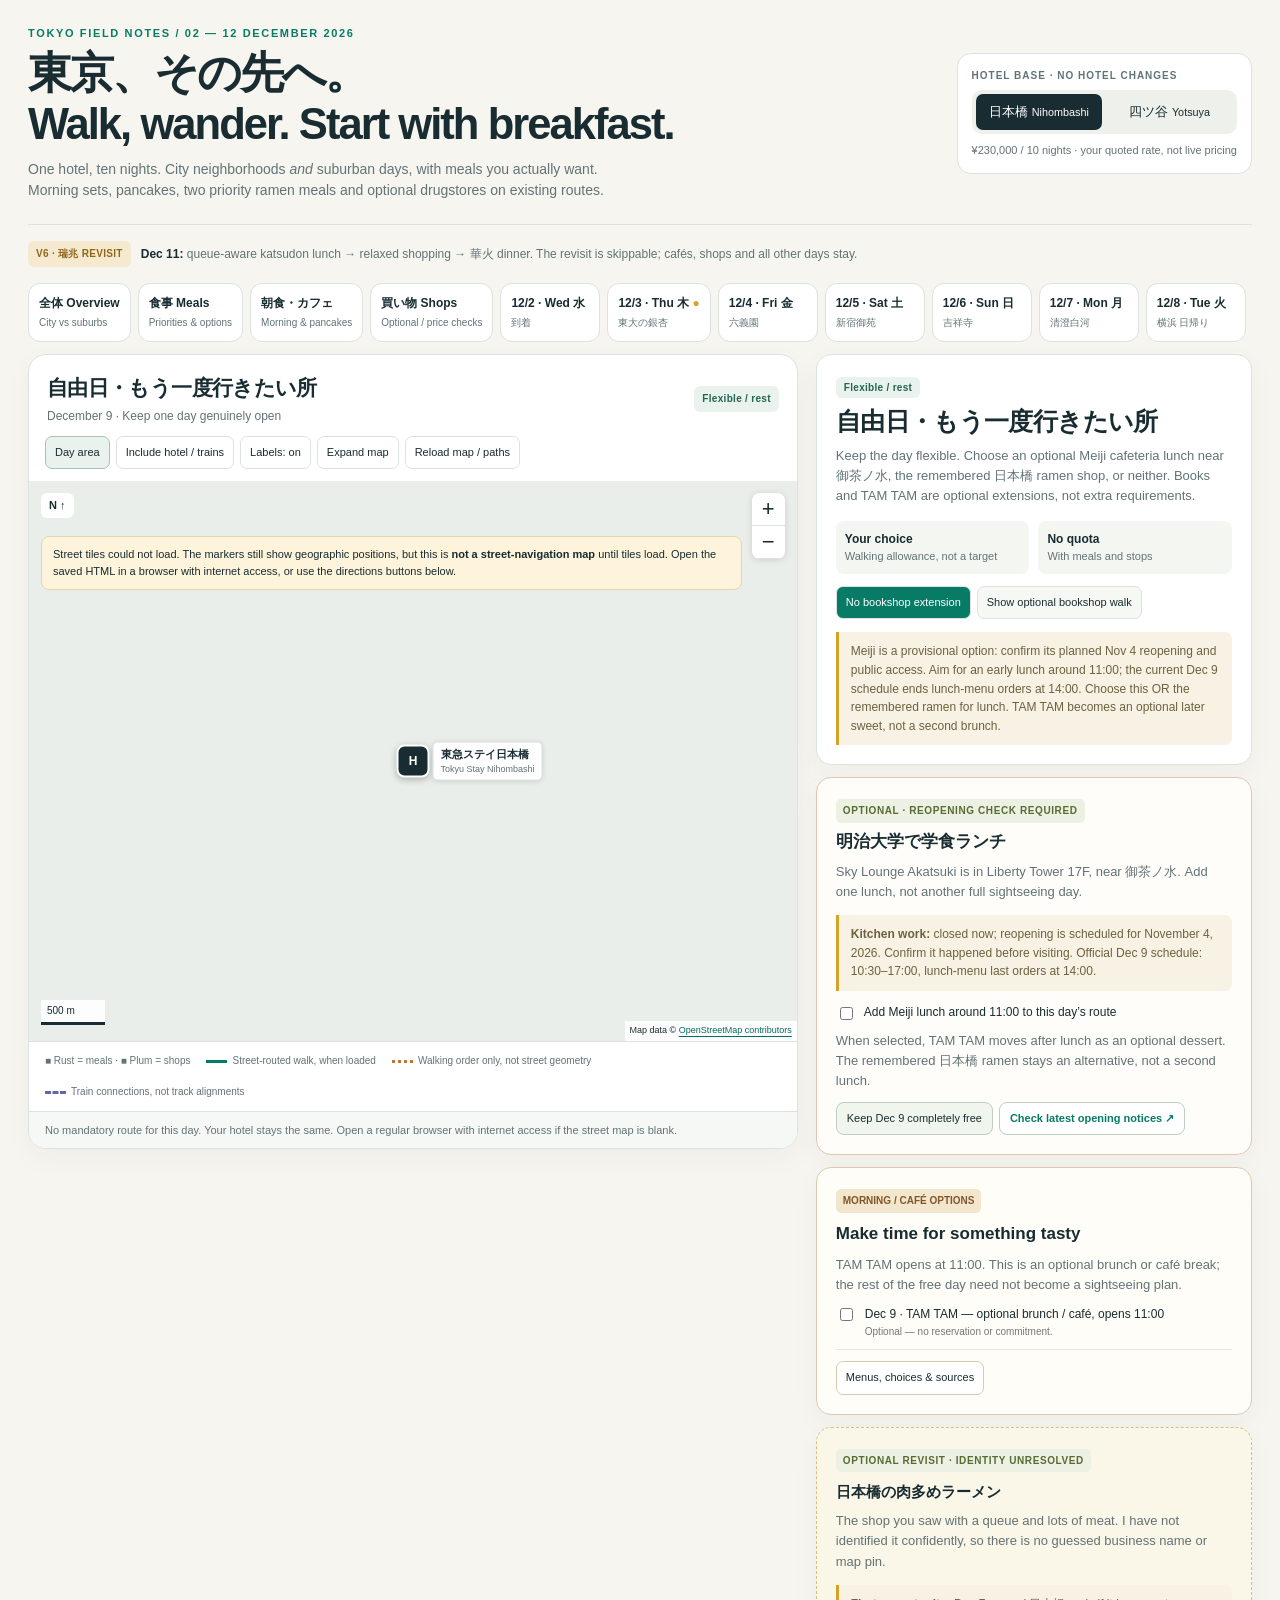
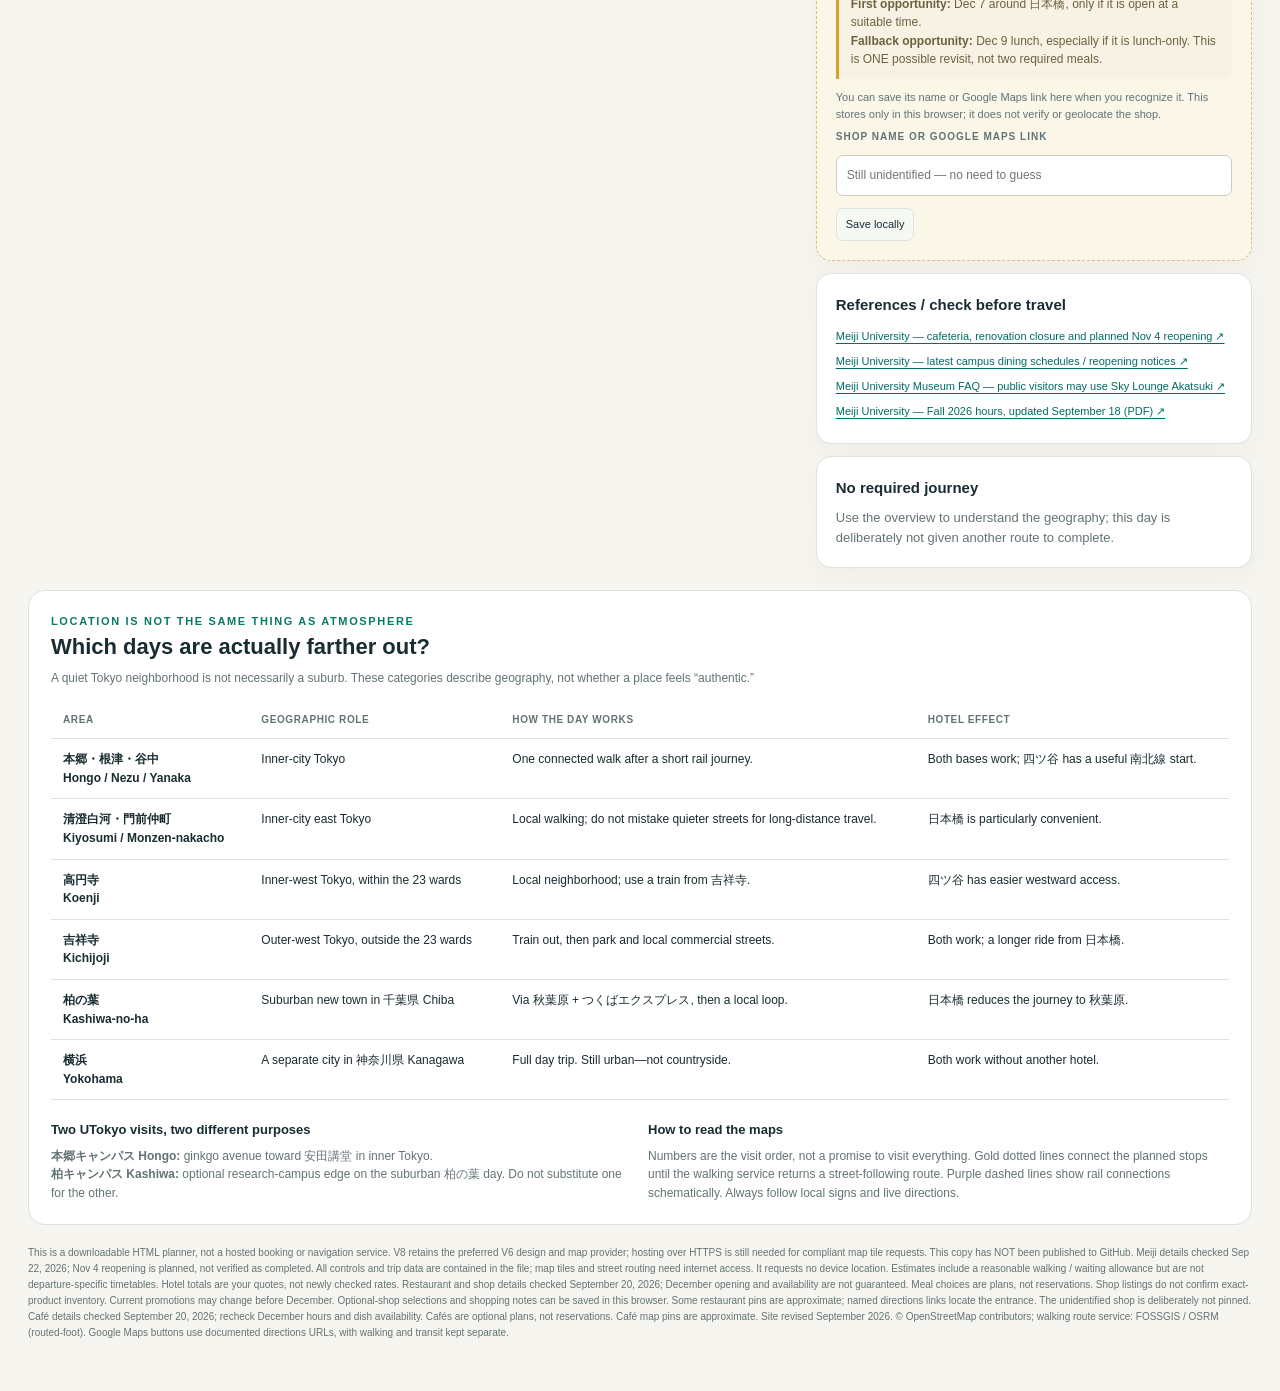
==== index.html @ 402a0243 "Publish interactive Tokyo itinerary with Meiji lunch, meals, and routes" ====
<!doctype html>
<html lang="en"><head><meta charset="utf-8"><meta name="viewport" content="width=device-width,initial-scale=1">
<meta name="color-scheme" content="light"><meta name="referrer" content="strict-origin-when-cross-origin">
<title>Tokyo trip planner · optional 明治大学 lunch + walks, meals, cafés & shops</title>
<style>
:root{--paper:#f7f5ef;--white:#fff;--ink:#182c31;--muted:#627376;--line:#dbe2df;--walk:#087b67;--rail:#6765a3;--pending:#bd782b;--gold:#d6a326;--soft:#eaf2ed;--shadow:0 9px 28px #16382b0a}
*{box-sizing:border-box}body{margin:0;background:var(--paper);color:var(--ink);font:15px/1.55 -apple-system,BlinkMacSystemFont,'Segoe UI','Noto Sans JP','Yu Gothic',sans-serif}button,select{font:inherit}button,a{touch-action:manipulation}button{cursor:pointer}a{color:#006c62;text-underline-offset:3px}button:focus-visible,a:focus-visible{outline:3px solid var(--gold);outline-offset:3px}h1,h2,h3,p{margin:0}button{color:var(--ink)}.shell{max-width:1550px;margin:auto;padding:25px 28px 50px}.brand{display:flex;align-items:center;justify-content:space-between;gap:20px;padding-bottom:22px;border-bottom:1px solid var(--line)}.eyebrow{letter-spacing:.15em;font-size:11px;font-weight:800;text-transform:uppercase;color:var(--walk)}h1{font-size:clamp(29px,3.4vw,46px);letter-spacing:-.045em;line-height:1.18;margin:6px 0 8px}.sub{color:var(--muted);max-width:850px;font-size:14px}.basebox{min-width:282px;padding:14px;background:var(--white);border:1px solid var(--line);border-radius:14px}.smallcaps{font-size:10px;font-weight:800;letter-spacing:.1em;text-transform:uppercase;color:var(--muted)}.segmented{display:flex;padding:4px;background:#edf0eb;border-radius:10px;gap:4px;margin-top:7px}.segmented button{flex:1;background:none;border:0;border-radius:7px;padding:8px 10px;font-size:13px}.segmented button.active{background:var(--ink);color:white}.basequote{font-size:11px;color:var(--muted);margin-top:8px}.intro{display:flex;gap:10px;align-items:center;margin:16px 0;color:var(--muted);font-size:12px}.intro strong{color:var(--ink)}.badge{font-size:10px;font-weight:800;letter-spacing:.03em;border-radius:6px;padding:5px 8px;background:var(--soft);color:#236652;white-space:nowrap}.badge.gold{background:#f5ead0;color:#8f651c}.tabbar{display:flex;gap:6px;overflow:auto;padding:0 0 12px;scrollbar-width:thin}.daytab{white-space:nowrap;flex:1;min-width:85px;padding:10px 10px;border:1px solid var(--line);background:var(--white);border-radius:12px;text-align:left}.daytab b{display:block;font-size:12px}.daytab span{display:block;font-size:10px;margin-top:3px;color:var(--muted)}.daytab.active{border-color:var(--ink);background:var(--ink);color:white}.daytab.active span{color:#c8ded6}.daytab.new b:after{content:' ●';color:var(--gold)}.workspace{display:grid;grid-template-columns:minmax(0,1.5fr) minmax(340px,.85fr);gap:18px;align-items:start}.mapcard{background:var(--white);border:1px solid var(--line);border-radius:18px;overflow:hidden;position:sticky;top:14px;box-shadow:var(--shadow)}.mapheading{display:flex;align-items:center;justify-content:space-between;gap:12px;padding:17px 18px 10px}.mapheading h2{font-size:21px;letter-spacing:-.03em}.mapheading p{font-size:12px;color:var(--muted);margin-top:3px}.tools{display:flex;gap:6px;flex-wrap:wrap;padding:0 16px 12px}.tool{border:1px solid var(--line);background:white;font-size:11px;border-radius:7px;padding:7px 9px}.tool.active{background:var(--soft);border-color:#a6c2b5}.map{height:560px;position:relative;overflow:hidden;background:#e9eeeb;isolation:isolate;touch-action:none;cursor:grab}.map:active{cursor:grabbing}.tiles{position:absolute;inset:0;z-index:0;overflow:hidden}.tile{position:absolute;width:256px;height:256px;max-width:none;user-select:none;-webkit-user-drag:none}.overlay{position:absolute;inset:0;width:100%;height:100%;z-index:1;pointer-events:none;overflow:hidden}.pins{position:absolute;inset:0;z-index:2;pointer-events:none}.pin{position:absolute;transform:translate(-50%,-50%);width:29px;height:29px;border:2px solid white;background:var(--walk);color:white;font-size:12px;font-weight:800;border-radius:50%;box-shadow:0 2px 7px #0004;pointer-events:auto;padding:0}.pin.hotel{background:var(--ink);border-radius:8px;width:33px;height:33px}.pin.outer{background:#ba8120}.pin.rail{background:var(--rail);width:21px;height:21px;font-size:9px}.pin.selected{outline:4px solid #e6b13b90;z-index:2}.pinlabel{position:absolute;left:34px;top:-5px;display:block;font-size:11px;color:var(--ink);background:#fffffff2;padding:5px 7px;border-radius:5px;white-space:nowrap;box-shadow:0 1px 5px #0002;pointer-events:none;border:1px solid #d8dedb;line-height:1.25;text-align:left}.pinlabel small{display:block;font-size:9px;font-weight:500;color:var(--muted);margin-top:2px}.zoom{position:absolute;top:12px;right:12px;z-index:5;box-shadow:0 1px 7px #0002;border-radius:8px;overflow:hidden}.zoom button{display:block;width:33px;height:33px;border:0;border-bottom:1px solid var(--line);background:white;font-size:22px;line-height:1}.north{position:absolute;left:12px;top:12px;z-index:3;background:#fffffff0;border-radius:6px;padding:4px 8px;font-size:11px;font-weight:800}.attribution{position:absolute;right:0;bottom:0;z-index:5;background:#ffffffe8;font-size:9px;padding:3px 5px;cursor:auto}.scale{position:absolute;left:12px;bottom:16px;z-index:3;font-size:10px;background:#ffffffe0;padding:3px 6px;border-bottom:3px solid var(--ink);height:25px;white-space:nowrap}.tilewarn{position:absolute;top:55px;left:12px;right:55px;z-index:3;background:#fff5daed;border:1px solid #e4d6ac;border-radius:8px;font-size:11px;padding:9px 11px;display:none;cursor:auto}.tilewarn.visible{display:block}.popup{position:absolute;z-index:7;bottom:36px;left:16px;right:16px;max-width:400px;background:white;border:1px solid var(--line);box-shadow:0 6px 18px #0002;padding:14px;border-radius:12px;display:none;cursor:auto}.popup.visible{display:block}.popup b{display:block;padding-right:24px}.popup small{color:var(--muted);display:block}.popup p{font-size:12px;margin:7px 0}.popup .close{position:absolute;top:8px;right:8px;background:none;border:0;font-size:20px}.legend{padding:11px 16px;display:flex;gap:16px;flex-wrap:wrap;font-size:10px;color:var(--muted);border-top:1px solid var(--line)}.linekey{display:inline-block;width:21px;margin-right:5px;vertical-align:middle;border-top:3px solid var(--walk)}.linekey.rail{border-top:3px dashed var(--rail)}.linekey.plan{border-top:3px dotted var(--pending)}.status{background:#f5f8f5;padding:10px 16px;font-size:11px;line-height:1.5;color:var(--muted);border-top:1px solid var(--line)}.sidebar{display:flex;flex-direction:column;gap:12px}.card{padding:19px;border-radius:15px;border:1px solid var(--line);background:white;box-shadow:var(--shadow)}.card h2{font-size:25px;line-height:1.25;letter-spacing:-.025em;margin:9px 0}.card h3{font-size:15px;margin-bottom:8px}.card p{overflow-wrap:anywhere;font-size:13px;color:var(--muted)}.stats{display:flex;gap:9px;margin-top:14px}.stats div{background:#f4f6f2;border-radius:8px;padding:9px;flex:1;font-size:11px;color:var(--muted)}.stats b{display:block;color:var(--ink);font-size:12px}.callout{border-left:3px solid var(--gold);padding:10px 12px;background:#f8f2e5;margin-top:13px;font-size:12px;color:#6d613e;border-radius:0 7px 7px 0}.journey{border:1px solid #d6d7e8;background:#f6f5fb}.journey .routetext{font-size:12px;color:#555373}.journey .estimate{font-size:19px;font-weight:800;color:#555373;margin:4px 0}.actions{display:flex;gap:6px;flex-wrap:wrap;margin-top:11px}.linkbtn{display:inline-block;border:1px solid #bdcec7;background:#fff;border-radius:8px;padding:7px 10px;font-size:11px;font-weight:700;color:var(--walk);text-decoration:none}.linkbtn.primary{background:var(--walk);border-color:var(--walk);color:white}.linkbtn.rail{color:#56528d;border-color:#cecae2}.routehead{display:flex;align-items:center;gap:8px;margin-bottom:7px}.mode{font-size:10px;font-weight:800;color:white;background:var(--walk);padding:3px 6px;border-radius:5px}.mode.transit{background:var(--rail)}.routehead h3{font-size:13px;margin:0}.pathstate{font-size:10px;margin:5px 0;color:#8d632d}.stoplist{list-style:none;padding:0;margin:12px 0}.stoplist li{position:relative;padding:0 0 13px 32px;border-left:1px solid #dce5de;margin-left:11px}.stoplist li:last-child{border-left-color:transparent;padding-bottom:0}.stopnum{position:absolute;left:-11px;top:0;border:0;border-radius:50%;width:22px;height:22px;background:#e3f0e7;color:var(--walk);font-size:10px;font-weight:800;padding:0}.stoplist .jp{font-size:12px;font-weight:700;line-height:1.3}.stoplist .en{font-size:10px;color:var(--muted);line-height:1.3;margin-top:2px}.steplink{display:inline-block;margin-top:5px;font-size:10px}.warn{font-size:11px;color:#8c682c}.block-note{font-size:11px;color:var(--muted);line-height:1.5}.overview-list{display:flex;flex-direction:column;gap:8px}.overview-item{background:#f6f8f4;border-radius:9px;border:1px solid #e3e9e1;text-align:left;padding:11px;display:flex;align-items:center;gap:11px;width:100%}.overview-item .number{font-size:12px;background:var(--walk);color:white;border-radius:7px;padding:6px;min-width:31px;text-align:center}.overview-item .number.outer{background:#b7832f}.overview-item b{display:block;font-size:12px}.overview-item small{font-size:10px;color:var(--muted)}.control-row{display:flex;gap:6px;flex-wrap:wrap;margin-top:12px}.control-row button{font-size:11px;padding:7px 9px;border:1px solid var(--line);border-radius:7px;background:#f6f8f4}.control-row button.active{color:white;background:var(--walk)}.sources{font-size:11px}.sources a{display:block;padding:4px 0}.compare{margin-top:22px;background:white;border:1px solid var(--line);border-radius:17px;padding:22px}.compare h2{font-size:22px;margin-bottom:5px}.compare>p{font-size:12px;color:var(--muted)}.tablewrap{overflow:auto;margin-top:13px}table{width:100%;border-collapse:collapse;font-size:12px}th,td{padding:11px 12px;border-bottom:1px solid var(--line);text-align:left;vertical-align:top}th{font-size:10px;text-transform:uppercase;letter-spacing:.06em;color:var(--muted)}td:first-child{font-weight:700;min-width:150px}.bottomnotes{display:grid;grid-template-columns:1fr 1fr;gap:16px;padding-top:20px;font-size:12px;color:var(--muted)}.bottomnotes h3{font-size:13px;color:var(--ink);margin-bottom:6px}footer{font-size:10px;color:var(--muted);margin-top:20px;line-height:1.6}.mapfullscreen .mapcard{position:fixed;inset:12px;z-index:100;display:flex;flex-direction:column}.mapfullscreen .map{height:auto;flex:1}.mapfullscreen{overflow:hidden}.routeallnote{font-size:11px;color:var(--muted);padding:10px 0}.noscript{padding:20px;background:#fff0c2}.desktopnote{font-size:10px;color:var(--muted);margin-top:6px}
@media(max-width:1000px){.shell{padding:18px}.workspace{grid-template-columns:minmax(0,1.2fr) minmax(300px,1fr)}.map{height:520px}.brand{align-items:start}.basebox{min-width:240px}}
@media(max-width:780px){.shell{padding:12px}.brand{display:block}.basebox{margin-top:16px;min-width:0}.workspace{display:block}.mapcard{position:relative;top:0;margin-bottom:14px}.map{height:440px}.mapheading{padding:15px}.mapheading h2{font-size:19px}.intro{flex-wrap:wrap}.sidebar{gap:12px}.bottomnotes{grid-template-columns:1fr}.compare{padding:16px}.daytab{min-width:83px}.mapfullscreen .mapcard{inset:5px}.pinlabel{font-size:10px}h1{font-size:32px}}
@media print{.map,.tools,.tabbar,.linkbtn{display:none}.mapcard{position:relative}.workspace{display:block}.card{break-inside:avoid}.brand{display:block}}

/* Meal planning additions */
.pin.meal{background:#b54f30;border-radius:8px}.mealcard{border-color:#e4c4b3;background:#fffdf9}.mealcard h3{font-size:17px;line-height:1.35;margin-top:8px}.mealcard p{margin:8px 0}.mealstatus{display:inline-block;border-radius:5px;font-size:10px;letter-spacing:.06em;font-weight:800;padding:4px 7px;background:#f8e5d8;color:#944325}.mealstatus.optional{background:#edf1e4;color:#586b32}.mealstatus.backup{background:#edf0f1;color:#596a6d}.mealtime{font-size:11px;color:#996341;margin:5px 0 9px}.mealcheck{font-size:11px;line-height:1.6;color:#74614c;border-top:1px solid #ede2d5;margin-top:10px;padding-top:10px}.remembered{background:#faf6e8;border-style:dashed;border-color:#d7bf7e}.remembered input{width:100%;box-sizing:border-box;border:1px solid #ceccb9;border-radius:7px;padding:10px;margin:9px 0 0;font:inherit;font-size:12px;min-width:0}.remembered .save-status{font-size:11px;color:#536a52}.meal-mini{width:100%;display:block;padding:9px 10px;border:1px solid #e6ddce;background:#fffbf6;text-align:left;border-radius:8px;margin-top:7px}.meal-mini strong{display:block;font-size:12px}.meal-mini small{display:block;font-size:10px;color:#766b5d}.mealcard .actionbtn{border:1px solid #bccec3;background:#f0f5ed;padding:7px 10px;border-radius:8px;font-size:11px}.mealsummary{color:#69766b;font-size:12px;margin-top:7px}details.meal-details{font-size:12px;color:#627376;padding:11px 0 0}details.meal-details summary{cursor:pointer;font-weight:700;color:#253d39}details.meal-details p{font-size:12px;margin-top:7px}

/* Optional shopping; the sightseeing route stays in control. */
.pin.shop{background:#8b5276;border-radius:7px}.shopcard{background:#fffafd;border-color:#e6d5e0}.shopcard h3{font-size:17px;line-height:1.4;margin-top:7px}.shopcard p{margin-top:8px}.shoptag{font-size:10px;font-weight:800;color:#7c4668;background:#f3e7ee;border-radius:5px;padding:4px 7px;display:inline-block}.shopchoice{display:flex;flex-direction:column;gap:8px;margin-top:12px}.shopchoice label{font-size:12px;display:flex;gap:8px;align-items:flex-start}.shopchoice input{accent-color:#8b5276;margin-top:4px;flex-shrink:0}.shopcard select{width:100%;padding:9px;border:1px solid #dac5d3;border-radius:8px;background:#fff;color:#503947;margin-top:7px;font-size:12px}.shopcard .callout{background:#f3eaf0;border-color:#9c6b89;color:#634658}.shopcard .actions button{font:inherit;font-size:11px;background:#fff;border:1px solid #cbb3c0;padding:7px 9px;border-radius:8px}.shopnotes{width:100%;min-height:130px;resize:vertical;padding:11px;border:1px solid #d9c5d2;border-radius:8px;font:12px/1.6 inherit;margin-top:9px}.shopmini{padding:11px;margin-top:9px;background:white;border:1px solid #eadce4;border-radius:9px}.shopmini b{display:block;font-size:12px}.shopmini small{font-size:11px;color:#725f6c}.shopmini .linkbtn{padding:5px 8px;font-size:10px}.shopgroup{display:flex;gap:5px;flex-wrap:wrap;margin-top:8px}.shopgroup button{font-size:11px;padding:6px 8px;background:white;border:1px solid #d9c7d0;border-radius:8px}.shopgroup button.active{background:#8b5276;color:white}.shopcard details{font-size:11px;margin-top:10px}.shopcard summary{cursor:pointer}.shopcard details a{display:block;margin-top:6px}.shopwarning{font-size:11px;color:#765e30;border-left:3px solid #c29650;padding-left:10px;margin-top:10px}.shopstatus{font-size:11px;color:#59664e;margin-top:7px}.chipbutton{background:#8b5276!important;color:white!important}.shopempty{color:#627376;font-size:12px;margin-top:8px}

/* V5: morning and café choices */
.pin.cafe{background:#87623e;border-radius:9px}.cafecard{border-color:#ddc9ad;background:#fffdf7}.cafecard h3{font-size:17px;margin-top:8px}.cafecard p{margin-top:8px}.cafetag{display:inline-block;background:#f2e6cf;color:#815727;padding:4px 7px;font-size:10px;font-weight:800;border-radius:5px}.cafechoice{display:flex;gap:9px;align-items:flex-start;padding:10px 0;border-bottom:1px solid #ede5d9;font-size:12px}.cafechoice input{margin-top:3px;accent-color:#87623e}.cafetime{font-size:11px;color:#775d43;margin-top:9px}.cafenote{font-size:11px;color:#6c6a62;padding-top:8px;line-height:1.6}.cafecard .actions button{font:inherit;font-size:11px;border:1px solid #ddc9ad;background:#fff;border-radius:7px;padding:7px 9px}.cafefilter{display:flex;flex-wrap:wrap;gap:6px;margin-top:12px}.cafefilter button{border:1px solid #ddc9ad;background:white;border-radius:6px;padding:7px 9px;font-size:11px}.cafefilter button.active{background:#87623e;color:white}.cafefactgrid{display:grid;grid-template-columns:1fr 1fr;gap:10px;margin-top:12px}.cafefactgrid>div{padding:12px;background:#f6efe0;border-radius:9px;font-size:11px}.cafefactgrid b{display:block;margin-bottom:4px}.cafecard details{font-size:11px;margin-top:12px}.cafecard details a{display:block;margin-top:5px}.cafecard summary{cursor:pointer}.cafecheck{font-size:11px;padding:10px;background:#f5f2ec;border-radius:8px;margin-top:12px}.card{min-width:0}.cafemobiletext{overflow-wrap:anywhere}

.daytab{flex:0 0 auto;min-width:100px}.daytab span{max-width:142px;overflow:hidden;text-overflow:ellipsis}.tabbar{gap:7px}
.queuetimeline{margin:14px 0;display:grid;gap:0}.queuetimeline>div{display:grid;grid-template-columns:96px minmax(0,1fr);gap:12px;border-top:1px solid #eadbd0;padding:11px 0;font-size:12px}.queuetimeline b{color:#924b31;font-size:11px}.queuetimeline span{color:#5e6a68}.queuecard h3{font-size:22px}.queuecard label{align-items:flex-start;line-height:1.5}.queuecard details{margin-top:8px}
</style></head><body>
<noscript><div class="noscript">This planner needs JavaScript for day tabs and routes. Open the HTML in a normal browser with JavaScript enabled.</div></noscript>
<div class="shell">
<header class="brand"><div><div class="eyebrow">Tokyo field notes / 02 — 12 December 2026</div><h1>東京、その先へ。<br>Walk, wander. Start with breakfast.</h1><p class="sub">One hotel, ten nights. City neighborhoods <em>and</em> suburban days, with meals you actually want.<br>Morning sets, pancakes, two priority ramen meals and optional drugstores on existing routes.</p></div><div class="basebox"><div class="smallcaps">Hotel base · no hotel changes</div><div class="segmented"><button data-base="nih">日本橋 <small>Nihombashi</small></button><button data-base="yot">四ツ谷 <small>Yotsuya</small></button></div><div id="basequote" class="basequote"></div></div></header>
<div class="intro"><span class="badge gold">V6 · 瑞兆 REVISIT</span><span><strong>Dec 11:</strong> queue-aware katsudon lunch → relaxed shopping → 華火 dinner. The revisit is skippable; cafés, shops and all other days stay.</span></div>
<nav class="tabbar" id="tabs" aria-label="Choose a trip day"></nav>
<main class="workspace"><section class="mapcard"><div class="mapheading"><div><h2 id="maptitle">東京と郊外の位置関係</h2><p id="mapsub">The whole trip at a glance</p></div><span class="badge" id="mapbadge">OVERVIEW</span></div><div class="tools"><button class="tool active" id="fitlocal">Day area</button><button class="tool" id="fithotel">Include hotel / trains</button><button class="tool" id="showlabels">Labels: on</button><button class="tool" id="fullscreen">Expand map</button><button class="tool" id="retry">Reload map / paths</button></div>
<div id="map" class="map" tabindex="0" aria-label="Interactive geographic map. Drag to pan, use plus or minus to zoom, or select a numbered stop."><div class="tiles" id="tiles"></div><svg class="overlay" id="overlay" xmlns="http://www.w3.org/2000/svg"></svg><div id="pins" class="pins"></div><div class="north">N ↑</div><div class="zoom"><button id="zoomIn" aria-label="Zoom in">+</button><button id="zoomOut" aria-label="Zoom out">−</button></div><div id="tilewarn" class="tilewarn">Street tiles could not load. The markers still show geographic positions, but this is <strong>not a street-navigation map</strong> until tiles load. Open the saved HTML in a browser with internet access, or use the directions buttons below.</div><div id="scale" class="scale"></div><div class="attribution">Map data © <a href="https://www.openstreetmap.org/copyright" target="_blank" rel="noopener">OpenStreetMap contributors</a></div><div id="popup" class="popup"></div></div>
<div class="legend"><span>■ Rust = meals · ■ Plum = shops</span><span><i class="linekey"></i>Street-routed walk, when loaded</span><span><i class="linekey plan"></i>Walking order only, not street geometry</span><span><i class="linekey rail"></i>Train connections, not track alignments</span></div><div class="status" id="mapstatus" aria-live="polite"></div></section><aside id="sidebar" class="sidebar"></aside></main>
<section class="compare"><div class="eyebrow">Location is not the same thing as atmosphere</div><h2>Which days are actually farther out?</h2><p>A quiet Tokyo neighborhood is not necessarily a suburb. These categories describe geography, not whether a place feels “authentic.”</p><div class="tablewrap"><table><thead><tr><th>Area</th><th>Geographic role</th><th>How the day works</th><th>Hotel effect</th></tr></thead><tbody><tr><td>本郷・根津・谷中<br>Hongo / Nezu / Yanaka</td><td>Inner-city Tokyo</td><td>One connected walk after a short rail journey.</td><td>Both bases work; 四ツ谷 has a useful 南北線 start.</td></tr><tr><td>清澄白河・門前仲町<br>Kiyosumi / Monzen-nakacho</td><td>Inner-city east Tokyo</td><td>Local walking; do not mistake quieter streets for long-distance travel.</td><td>日本橋 is particularly convenient.</td></tr><tr><td>高円寺<br>Koenji</td><td>Inner-west Tokyo, within the 23 wards</td><td>Local neighborhood; use a train from 吉祥寺.</td><td>四ツ谷 has easier westward access.</td></tr><tr><td>吉祥寺<br>Kichijoji</td><td>Outer-west Tokyo, outside the 23 wards</td><td>Train out, then park and local commercial streets.</td><td>Both work; a longer ride from 日本橋.</td></tr><tr><td>柏の葉<br>Kashiwa-no-ha</td><td>Suburban new town in 千葉県 Chiba</td><td>Via 秋葉原 + つくばエクスプレス, then a local loop.</td><td>日本橋 reduces the journey to 秋葉原.</td></tr><tr><td>横浜<br>Yokohama</td><td>A separate city in 神奈川県 Kanagawa</td><td>Full day trip. Still urban—not countryside.</td><td>Both work without another hotel.</td></tr></tbody></table></div><div class="bottomnotes"><div><h3>Two UTokyo visits, two different purposes</h3><strong>本郷キャンパス Hongo:</strong> ginkgo avenue toward 安田講堂 in inner Tokyo.<br><strong>柏キャンパス Kashiwa:</strong> optional research-campus edge on the suburban 柏の葉 day. Do not substitute one for the other.</div><div><h3>How to read the maps</h3>Numbers are the visit order, not a promise to visit everything. Gold dotted lines connect the planned stops until the walking service returns a street-following route. Purple dashed lines show rail connections schematically. Always follow local signs and live directions.</div></div></section>
<footer>This is a downloadable HTML planner, not a hosted booking or navigation service. V8 retains the preferred V6 design and map provider; hosting over HTTPS is still needed for compliant map tile requests. This copy has NOT been published to GitHub. Meiji details checked Sep 22, 2026; Nov 4 reopening is planned, not verified as completed. All controls and trip data are contained in the file; map tiles and street routing need internet access. It requests no device location. Estimates include a reasonable walking / waiting allowance but are not departure-specific timetables. Hotel totals are your quotes, not newly checked rates. Restaurant and shop details checked September 20, 2026; December opening and availability are not guaranteed. Meal choices are plans, not reservations. Shop listings do not confirm exact-product inventory. Current promotions may change before December. Optional-shop selections and shopping notes can be saved in this browser. Some restaurant pins are approximate; named directions links locate the entrance. The unidentified shop is deliberately not pinned. Café details checked September 20, 2026; recheck December hours and dish availability. Cafés are optional plans, not reservations. Café map pins are approximate. Site revised September 2026. © OpenStreetMap contributors; walking route service: FOSSGIS / OSRM (routed-foot). Google Maps buttons use documented directions URLs, with walking and transit kept separate.</footer>
</div><script id="tripdata" type="application/json">{
  "places": {
    "nih": {
      "id": "nih",
      "jp": "東急ステイ日本橋",
      "en": "Tokyu Stay Nihombashi",
      "lat": 35.69016,
      "lon": 139.7751,
      "note": "Hotel area; use the named destination link for the entrance.",
      "query": "Tokyu Stay Nihombashi, 4-7-9 Nihonbashi Honcho, Chuo City, Tokyo"
    },
    "yot": {
      "id": "yot",
      "jp": "東急ステイ四谷",
      "en": "Tokyu Stay Yotsuya",
      "lat": 35.68655,
      "lon": 139.72675,
      "note": "Hotel area; use the named destination link for the entrance.",
      "query": "Tokyu Stay Yotsuya, 2-1-3 Yotsuya, Shinjuku City, Tokyo"
    },
    "yotsuya": {
      "id": "yotsuya",
      "jp": "四ツ谷駅",
      "en": "Yotsuya Station",
      "lat": 35.6859,
      "lon": 139.7302,
      "note": "",
      "query": "四ツ谷駅 Yotsuya Station, Japan"
    },
    "kanda": {
      "id": "kanda",
      "jp": "神田駅",
      "en": "Kanda Station",
      "lat": 35.6917,
      "lon": 139.7709,
      "note": "",
      "query": "神田駅 Kanda Station, Japan"
    },
    "shinnih": {
      "id": "shinnih",
      "jp": "新日本橋駅",
      "en": "Shin-Nihombashi Station",
      "lat": 35.6885,
      "lon": 139.7733,
      "note": "",
      "query": "新日本橋駅 Shin-Nihombashi Station, Japan"
    },
    "mitsukoshi": {
      "id": "mitsukoshi",
      "jp": "三越前駅",
      "en": "Mitsukoshimae Station",
      "lat": 35.6862,
      "lon": 139.7731,
      "note": "",
      "query": "三越前駅 Mitsukoshimae Station, Japan"
    },
    "koden": {
      "id": "koden",
      "jp": "小伝馬町駅",
      "en": "Kodemmacho Station",
      "lat": 35.6909,
      "lon": 139.7783,
      "note": "",
      "query": "小伝馬町駅 Kodemmacho Station, Japan"
    },
    "akiba": {
      "id": "akiba",
      "jp": "秋葉原駅",
      "en": "Akihabara Station",
      "lat": 35.6984,
      "lon": 139.7731,
      "note": "",
      "query": "秋葉原駅 Akihabara Station, Japan"
    },
    "tokyo": {
      "id": "tokyo",
      "jp": "東京駅",
      "en": "Tokyo Station",
      "lat": 35.6812,
      "lon": 139.7671,
      "note": "",
      "query": "東京駅 Tokyo Station, Japan"
    },
    "ochanomizu": {
      "id": "ochanomizu",
      "jp": "御茶ノ水駅",
      "en": "Ochanomizu Station",
      "lat": 35.6996,
      "lon": 139.7651,
      "note": "",
      "query": "御茶ノ水駅 Ochanomizu Station, Japan"
    },
    "hongo": {
      "id": "hongo",
      "jp": "東京大学 正門",
      "en": "UTokyo Hongo Main Gate",
      "lat": 35.7128,
      "lon": 139.7595,
      "note": "Start of the university visit. Follow gate notices; do not enter restricted teaching or research buildings.",
      "query": "東京大学 本郷キャンパス 正門 Tokyo"
    },
    "ginkgo": {
      "id": "ginkgo",
      "jp": "東京大学 銀杏並木",
      "en": "UTokyo Hongo Ginkgo Avenue",
      "lat": 35.71315,
      "lon": 139.7606,
      "note": "The ginkgo stop you remembered. This is 本郷 Hongo, NOT 柏 Kashiwa. Early-December foliage is weather-dependent.",
      "query": "東京大学 本郷キャンパス 銀杏並木 Tokyo"
    },
    "yasuda": {
      "id": "yasuda",
      "jp": "安田講堂",
      "en": "Yasuda Auditorium",
      "lat": 35.7134,
      "lon": 139.7619,
      "note": "Exterior at the end of the ginkgo avenue. This is an active university, not an unrestricted indoor attraction.",
      "query": "安田講堂 Yasuda Auditorium, Japan"
    },
    "hongosta": {
      "id": "hongosta",
      "jp": "本郷三丁目駅",
      "en": "Hongo-sanchome Station",
      "lat": 35.7075,
      "lon": 139.7598,
      "note": "",
      "query": "本郷三丁目駅 Hongo-sanchome Station, Japan"
    },
    "todaimae": {
      "id": "todaimae",
      "jp": "東大前駅",
      "en": "Todaimae Station",
      "lat": 35.7175,
      "lon": 139.758,
      "note": "",
      "query": "東大前駅 Todaimae Station, Japan"
    },
    "nezu": {
      "id": "nezu",
      "jp": "根津神社",
      "en": "Nezu Shrine",
      "lat": 35.7202,
      "lon": 139.7608,
      "note": "Continue into neighborhood streets rather than treating the shrine as the whole district.",
      "query": "根津神社 Nezu Shrine, Japan"
    },
    "sendagi": {
      "id": "sendagi",
      "jp": "千駄木駅",
      "en": "Sendagi Station",
      "lat": 35.7255,
      "lon": 139.7633,
      "note": "",
      "query": "千駄木駅 Sendagi Station, Japan"
    },
    "yanaka": {
      "id": "yanaka",
      "jp": "谷中銀座",
      "en": "Yanaka Ginza",
      "lat": 35.7276,
      "lon": 139.7658,
      "note": "A short shopping street; leave time for surrounding lanes.",
      "query": "谷中銀座 Yanaka Ginza, Japan"
    },
    "nippori": {
      "id": "nippori",
      "jp": "日暮里駅",
      "en": "Nippori Station",
      "lat": 35.7282,
      "lon": 139.7707,
      "note": "",
      "query": "日暮里駅 Nippori Station, Japan"
    },
    "komagome": {
      "id": "komagome",
      "jp": "駒込駅",
      "en": "Komagome Station",
      "lat": 35.7364,
      "lon": 139.7474,
      "note": "",
      "query": "駒込駅 Komagome Station, Japan"
    },
    "rikugien": {
      "id": "rikugien",
      "jp": "六義園 正門",
      "en": "Rikugien Main Entrance",
      "lat": 35.7319,
      "lon": 139.7477,
      "note": "Garden visit is the anchor. Internal garden wandering is additional to the street route. No 2026 illumination date is assumed.",
      "query": "六義園 正門 Tokyo"
    },
    "sugamojizo": {
      "id": "sugamojizo",
      "jp": "巣鴨地蔵通り",
      "en": "Sugamo Jizo-dori",
      "lat": 35.7375,
      "lon": 139.7355,
      "note": "",
      "query": "巣鴨地蔵通り Sugamo Jizo-dori, Japan"
    },
    "sugamo": {
      "id": "sugamo",
      "jp": "巣鴨駅",
      "en": "Sugamo Station",
      "lat": 35.7335,
      "lon": 139.7394,
      "note": "",
      "query": "巣鴨駅 Sugamo Station, Japan"
    },
    "kagura": {
      "id": "kagura",
      "jp": "神楽坂",
      "en": "Kagurazaka",
      "lat": 35.7018,
      "lon": 139.7394,
      "note": "",
      "query": "神楽坂 Kagurazaka, Japan"
    },
    "iidabashi": {
      "id": "iidabashi",
      "jp": "飯田橋駅",
      "en": "Iidabashi Station",
      "lat": 35.7021,
      "lon": 139.745,
      "note": "",
      "query": "飯田橋駅 Iidabashi Station, Japan"
    },
    "gyoen": {
      "id": "gyoen",
      "jp": "新宿御苑 新宿門",
      "en": "Shinjuku Gyoen — Shinjuku Gate",
      "lat": 35.6888,
      "lon": 139.7067,
      "note": "Walk inside the garden at your own pace; the street directions start/end at its entrance.",
      "query": "新宿御苑 新宿門 Tokyo"
    },
    "gyoensta": {
      "id": "gyoensta",
      "jp": "新宿御苑前駅",
      "en": "Shinjuku-gyoemmae Station",
      "lat": 35.6886,
      "lon": 139.71,
      "note": "",
      "query": "新宿御苑前駅 Shinjuku-gyoemmae Station, Japan"
    },
    "sanchome": {
      "id": "sanchome",
      "jp": "新宿三丁目駅",
      "en": "Shinjuku-sanchome Station",
      "lat": 35.6906,
      "lon": 139.7047,
      "note": "",
      "query": "新宿三丁目駅 Shinjuku-sanchome Station, Japan"
    },
    "hanazono": {
      "id": "hanazono",
      "jp": "花園神社",
      "en": "Hanazono Shrine",
      "lat": 35.6934,
      "lon": 139.7065,
      "note": "",
      "query": "花園神社 Hanazono Shrine, Japan"
    },
    "omoide": {
      "id": "omoide",
      "jp": "思い出横丁",
      "en": "Omoide Yokocho",
      "lat": 35.6936,
      "lon": 139.6996,
      "note": "Optional dinner stop, not a required nightlife itinerary.",
      "query": "思い出横丁 Omoide Yokocho, Japan"
    },
    "shinjuku": {
      "id": "shinjuku",
      "jp": "新宿駅",
      "en": "Shinjuku Station",
      "lat": 35.6909,
      "lon": 139.7003,
      "note": "",
      "query": "新宿駅 Shinjuku Station, Japan"
    },
    "kichijoji": {
      "id": "kichijoji",
      "jp": "吉祥寺駅",
      "en": "Kichijoji Station",
      "lat": 35.7032,
      "lon": 139.5798,
      "note": "",
      "query": "吉祥寺駅 Kichijoji Station, Japan"
    },
    "inokashira": {
      "id": "inokashira",
      "jp": "井の頭恩賜公園",
      "en": "Inokashira Park",
      "lat": 35.7002,
      "lon": 139.5741,
      "note": "Pond-side wandering plus local streets. Not a walk all the way to Koenji.",
      "query": "井の頭恩賜公園 Inokashira Park, Japan"
    },
    "nakamichi": {
      "id": "nakamichi",
      "jp": "中道通り",
      "en": "Nakamichi-dori",
      "lat": 35.7044,
      "lon": 139.5762,
      "note": "Browse the shops around the western side of the station.",
      "query": "中道通り Nakamichi-dori, Japan"
    },
    "koenji": {
      "id": "koenji",
      "jp": "高円寺駅",
      "en": "Koenji Station",
      "lat": 35.7054,
      "lon": 139.6497,
      "note": "",
      "query": "高円寺駅 Koenji Station, Japan"
    },
    "pal": {
      "id": "pal",
      "jp": "高円寺パル商店街",
      "en": "Koenji Pal Shopping Street",
      "lat": 35.7037,
      "lon": 139.6494,
      "note": "",
      "query": "高円寺パル商店街 Koenji Pal Shopping Street, Japan"
    },
    "kiyosumista": {
      "id": "kiyosumista",
      "jp": "清澄白河駅",
      "en": "Kiyosumi-shirakawa Station",
      "lat": 35.6821,
      "lon": 139.7989,
      "note": "",
      "query": "清澄白河駅 Kiyosumi-shirakawa Station, Japan"
    },
    "kiyosumi": {
      "id": "kiyosumi",
      "jp": "清澄庭園",
      "en": "Kiyosumi Gardens",
      "lat": 35.6804,
      "lon": 139.7978,
      "note": "",
      "query": "清澄庭園 Kiyosumi Gardens, Japan"
    },
    "fukagawa": {
      "id": "fukagawa",
      "jp": "深川不動堂",
      "en": "Fukagawa Fudodo",
      "lat": 35.6717,
      "lon": 139.7971,
      "note": "",
      "query": "深川不動堂 Fukagawa Fudodo, Japan"
    },
    "tomioka": {
      "id": "tomioka",
      "jp": "富岡八幡宮",
      "en": "Tomioka Hachimangu",
      "lat": 35.6716,
      "lon": 139.7997,
      "note": "",
      "query": "富岡八幡宮 Tomioka Hachimangu, Japan"
    },
    "monzen": {
      "id": "monzen",
      "jp": "門前仲町駅",
      "en": "Monzen-nakacho Station",
      "lat": 35.6726,
      "lon": 139.7954,
      "note": "",
      "query": "門前仲町駅 Monzen-nakacho Station, Japan"
    },
    "nihonbashista": {
      "id": "nihonbashista",
      "jp": "日本橋駅",
      "en": "Nihombashi Station",
      "lat": 35.6827,
      "lon": 139.7745,
      "note": "",
      "query": "日本橋駅 Nihombashi Station, Japan"
    },
    "nihonbridge": {
      "id": "nihonbridge",
      "jp": "日本橋",
      "en": "Nihombashi Bridge",
      "lat": 35.6841,
      "lon": 139.7745,
      "note": "",
      "query": "日本橋 Nihombashi Bridge, Japan"
    },
    "coredo": {
      "id": "coredo",
      "jp": "コレド室町",
      "en": "COREDO Muromachi",
      "lat": 35.6872,
      "lon": 139.7745,
      "note": "",
      "query": "コレド室町 COREDO Muromachi, Japan"
    },
    "yokohama": {
      "id": "yokohama",
      "jp": "横浜駅",
      "en": "Yokohama Station",
      "lat": 35.4659,
      "lon": 139.622,
      "note": "",
      "query": "横浜駅 Yokohama Station, Japan"
    },
    "nihonodori": {
      "id": "nihonodori",
      "jp": "日本大通り駅",
      "en": "Nihon-odori Station",
      "lat": 35.4469,
      "lon": 139.6426,
      "note": "",
      "query": "日本大通り駅 Nihon-odori Station, Japan"
    },
    "boulevard": {
      "id": "boulevard",
      "jp": "日本大通り",
      "en": "Nihon-odori Ginkgo Boulevard",
      "lat": 35.4457,
      "lon": 139.6411,
      "note": "Separate from 日本橋 Nihombashi in Tokyo. Foliage is a bonus, not a guarantee.",
      "query": "日本大通り Nihon-odori Ginkgo Boulevard, Japan"
    },
    "yamashita": {
      "id": "yamashita",
      "jp": "山下公園",
      "en": "Yamashita Park",
      "lat": 35.4452,
      "lon": 139.6496,
      "note": "",
      "query": "山下公園 Yamashita Park, Japan"
    },
    "motomachi": {
      "id": "motomachi",
      "jp": "横浜元町商店街",
      "en": "Yokohama Motomachi",
      "lat": 35.4399,
      "lon": 139.6501,
      "note": "",
      "query": "横浜元町商店街 Yokohama Motomachi, Japan"
    },
    "chinatown": {
      "id": "chinatown",
      "jp": "横浜中華街",
      "en": "Yokohama Chinatown",
      "lat": 35.4432,
      "lon": 139.646,
      "note": "",
      "query": "横浜中華街 Yokohama Chinatown, Japan"
    },
    "motostation": {
      "id": "motostation",
      "jp": "元町・中華街駅",
      "en": "Motomachi-Chukagai Station",
      "lat": 35.4423,
      "lon": 139.6508,
      "note": "",
      "query": "元町・中華街駅 Motomachi-Chukagai Station, Japan"
    },
    "jim": {
      "id": "jim",
      "jp": "神保町駅",
      "en": "Jimbocho Station",
      "lat": 35.6959,
      "lon": 139.7578,
      "note": "",
      "query": "神保町駅 Jimbocho Station, Japan"
    },
    "yushima": {
      "id": "yushima",
      "jp": "湯島天満宮",
      "en": "Yushima Tenmangu",
      "lat": 35.7078,
      "lon": 139.7682,
      "note": "",
      "query": "湯島天満宮 Yushima Tenmangu, Japan"
    },
    "kashista": {
      "id": "kashista",
      "jp": "柏の葉キャンパス駅",
      "en": "Kashiwanoha-campus Station",
      "lat": 35.8933,
      "lon": 139.9525,
      "note": "The Tsukuba Express station. 柏駅 Kashiwa Station is a different destination.",
      "query": "柏の葉キャンパス駅 Kashiwanoha-campus Station, Japan"
    },
    "udck": {
      "id": "udck",
      "jp": "柏の葉ゲートスクエア・UDCK",
      "en": "Gate Square / UDCK",
      "lat": 35.8944,
      "lon": 139.9522,
      "note": "Urban-design hub close to the station. Check current opening arrangements before an indoor visit.",
      "query": "UDCK 柏の葉アーバンデザインセンター Kashiwa Chiba"
    },
    "kashipark": {
      "id": "kashipark",
      "jp": "千葉県立柏の葉公園",
      "en": "Kashiwanoha Park",
      "lat": 35.8972,
      "lon": 139.9418,
      "note": "Public park is a more reliable visitor anchor than university interiors.",
      "query": "千葉県立柏の葉公園 Kashiwanoha Park, Japan"
    },
    "kashiu": {
      "id": "kashiu",
      "jp": "東京大学 柏キャンパス",
      "en": "UTokyo Kashiwa Campus — edge",
      "lat": 35.9009,
      "lon": 139.9391,
      "note": "OPTIONAL: campus edge / entrance only. Different from Hongo ginkgo. No promise of access to labs or buildings.",
      "query": "東京大学 柏キャンパス 正門 Kashiwa Chiba"
    },
    "aqua": {
      "id": "aqua",
      "jp": "柏の葉アクアテラス",
      "en": "Kashiwanoha Aqua Terrace",
      "lat": 35.8993,
      "lon": 139.9522,
      "note": "Waterside public space beside T-SITE; slow down here.",
      "query": "柏の葉アクアテラス Kashiwa Chiba"
    },
    "tsite": {
      "id": "tsite",
      "jp": "柏の葉T-SITE",
      "en": "Kashiwanoha T-SITE",
      "lat": 35.9,
      "lon": 139.9528,
      "note": "Bookshop-centered complex. A good anchor for the afternoon, given you enjoyed 代官山 T-SITE.",
      "query": "柏の葉T-SITE Kashiwa Chiba"
    },
    "shibuya": {
      "id": "shibuya",
      "jp": "渋谷駅",
      "en": "Shibuya Station",
      "lat": 35.658,
      "lon": 139.7016,
      "note": "",
      "query": "渋谷駅 Shibuya Station, Japan"
    },
    "loft": {
      "id": "loft",
      "jp": "渋谷ロフト",
      "en": "Shibuya Loft",
      "lat": 35.661,
      "lon": 139.6999,
      "note": "Your requested Loft revisit. This does not need to become a full shopping-district day.",
      "query": "渋谷ロフト Shibuya Loft, Japan"
    },
    "daikan": {
      "id": "daikan",
      "jp": "代官山T-SITE",
      "en": "Daikanyama T-SITE",
      "lat": 35.6491,
      "lon": 139.6997,
      "note": "Optional familiar favorite; leave room to return to somewhere new instead.",
      "query": "代官山T-SITE Daikanyama T-SITE, Japan"
    },
    "nakameguro": {
      "id": "nakameguro",
      "jp": "中目黒駅",
      "en": "Nakameguro Station",
      "lat": 35.6442,
      "lon": 139.6991,
      "note": "",
      "query": "中目黒駅 Nakameguro Station, Japan"
    },
    "tenkaippin": {
      "id": "tenkaippin",
      "jp": "天下一品 新宿西口店",
      "en": "Tenkaippin — Shinjuku West",
      "lat": 35.6891,
      "lon": 139.6976,
      "query": "天下一品 新宿西口店 東京都新宿区西新宿1-15-10 エスアイシービル",
      "note": "Priority meal on Dec 5: try こってり. This is the currently listed West Exit branch, not an old Shinjuku branch. Approximate map pin; use named walking directions for the entrance.",
      "kind": "meal"
    },
    "hanabi": {
      "id": "hanabi",
      "jp": "辛麺華火 渋谷店",
      "en": "Karamen Hanabi — Shibuya",
      "lat": 35.66026,
      "lon": 139.69936,
      "query": "辛麺華火 渋谷店 東京都渋谷区宇田川町24-6 渋ビルヂング3F",
      "note": "Priority spicy-noodle meal. Dec 11 dinner after the optional 瑞兆 lunch, not a second lunch. 3F at 宇田川町24-6. Confirm evening hours; the official branch page lists closures but not service times. Approximate pin; follow the named destination.",
      "kind": "meal"
    },
    "yuei": {
      "id": "yuei",
      "jp": "だしと麺 遊泳",
      "en": "Dashi to Men Yūei",
      "lat": 35.6981406,
      "lon": 139.6586411,
      "query": "だしと麺 遊泳 東京都杉並区高円寺南1-6-5 高円寺サマリヤマンション104",
      "note": "Optional only. Near 東高円寺, not JR高円寺. Weekend arrival-slot booking is required under the current system; no booking has been made.",
      "kind": "meal"
    },
    "higashikoenji": {
      "id": "higashikoenji",
      "jp": "東高円寺駅",
      "en": "Higashi-Koenji Station",
      "lat": 35.69788,
      "lon": 139.65767,
      "query": "東高円寺駅 東京",
      "note": "Marunouchi Line station near 遊泳; different from JR高円寺.",
      "kind": "station"
    },
    "kasuga": {
      "id": "kasuga",
      "jp": "油そば 春日亭 神田店",
      "en": "Kasugatei — Kanda",
      "lat": 35.691037,
      "lon": 139.769319,
      "query": "油そば 春日亭 神田店 東京都千代田区内神田3-9-6",
      "note": "Optional local backup, not a scheduled extra meal. Official address: 内神田3-9-6, near the west exit of 神田駅.",
      "kind": "meal"
    },
    "welcia": {
      "id": "welcia",
      "jp": "ウエルシア薬局 日本橋1号店",
      "en": "Welcia Nihombashi No.1 (B.B.O.N)",
      "lat": 35.682382,
      "lon": 139.773057,
      "address": "東京都中央区日本橋2-1-10 柳屋ビル1階",
      "note": "Optional stop near 日本橋駅, not right next to the hotel. Anua lists the chain, not confirmed stock of your exact serum.",
      "query": "ウエルシア薬局 日本橋1号店, 東京都中央区日本橋2-1-10 柳屋ビル1階, Japan",
      "category": "shop"
    },
    "ainz": {
      "id": "ainz",
      "jp": "アインズ＆トルペ 新宿東口店",
      "en": "AINZ&TULPE Shinjuku East",
      "lat": 35.69055,
      "lon": 139.7014,
      "address": "東京都新宿区新宿3-36-10 ミラザ新宿ビルB1F～2F",
      "note": "Optional beauty browsing on Dec 5. Map pin is approximate; named directions locate the entrance. Anua partner chain, exact products unconfirmed.",
      "query": "アインズ＆トルペ 新宿東口店, 東京都新宿区新宿3-36-10 ミラザ新宿ビルB1F～2F, Japan",
      "category": "shop"
    },
    "cosme": {
      "id": "cosme",
      "jp": "@cosme STORE ルミネエスト新宿店",
      "en": "@cosme STORE Lumine Est Shinjuku",
      "lat": 35.6911,
      "lon": 139.7007,
      "address": "東京都新宿区新宿3-38-1 ルミネエスト新宿 B2F",
      "note": "Alternative to AINZ&TULPE, not an extra compulsory stop. This branch lists both Anua and The Ordinary. Exact products/stock unconfirmed. Building-level pin; shop is on B2F.",
      "query": "@cosme STORE ルミネエスト新宿店, 東京都新宿区新宿3-38-1 ルミネエスト新宿 B2F, Japan",
      "category": "shop"
    },
    "daikokuwest": {
      "id": "daikokuwest",
      "jp": "ダイコクドラッグ 西新宿一丁目店",
      "en": "Daikoku Drug Nishi-Shinjuku 1-chome",
      "lat": 35.6889197,
      "lon": 139.698592,
      "address": "東京都新宿区西新宿1-18-1 小川ビル",
      "note": "Optional price comparison near the planned 天下一品 meal. This is 大國藥妝 / Daikoku Drug. No verified Anua or The Ordinary stock.",
      "query": "ダイコクドラッグ 西新宿一丁目店, 東京都新宿区西新宿1-18-1 小川ビル, Japan",
      "category": "shop"
    },
    "matsuflag": {
      "id": "matsuflag",
      "jp": "マツモトキヨシ SHIBUYA SCRAMBLE FLAG",
      "en": "Matsumoto Kiyoshi Shibuya Scramble Flag",
      "lat": 35.6595,
      "lon": 139.7001,
      "address": "東京都渋谷区宇田川町22-3",
      "note": "Optional stop on the 華火 / Loft day. Former 渋谷Part1店; renamed in the 2026 refurbishment. Approximate pin; use named directions for the entrance.",
      "query": "マツモトキヨシ SHIBUYA SCRAMBLE FLAG, 東京都渋谷区宇田川町22-3, Japan",
      "category": "shop"
    },
    "daikokuakiba": {
      "id": "daikokuakiba",
      "jp": "ダイコクドラッグ 秋葉原東口店",
      "en": "Daikoku Drug Akihabara East",
      "lat": 35.6982855,
      "lon": 139.775182,
      "address": "東京都千代田区神田佐久間町1-23 誠ビル",
      "note": "Optional alternative on Dec 10, after returning from 柏の葉 via 秋葉原. Current branch page lists the 10th/25th 5%-off days with exclusions; December participation and your products must be checked.",
      "query": "ダイコクドラッグ 秋葉原東口店, 東京都千代田区神田佐久間町1-23 誠ビル, Japan",
      "category": "shop"
    },
    "komedaakiba": {
      "jp": "コメダ珈琲店 アトレ秋葉原店",
      "en": "Komeda Coffee — Atre Akihabara 2",
      "lat": 35.69811,
      "lon": 139.77461,
      "address": "東京都千代田区神田花岡町1-9 アトレ秋葉原2・2F",
      "note": "Morning until 11:00 with a paid drink. Atre Akihabara 2, NOT Atre 1. Shiro-Noir is Danish pastry with soft serve, not a soufflé pancake. Map position is approximate; named directions locate the entrance.",
      "id": "komedaakiba",
      "kind": "cafe",
      "query": "コメダ珈琲店 アトレ秋葉原店, 東京都千代田区神田花岡町1-9 アトレ秋葉原2・2F, Japan"
    },
    "hoshinokanda": {
      "jp": "星乃珈琲店 神田店",
      "en": "Hoshino Coffee — Kanda",
      "lat": 35.691,
      "lon": 139.77135,
      "address": "東京都千代田区鍛冶町2-1-3 保志場ビル2階",
      "note": "Early morning sets, or a separate later visit for oven-baked soufflé pancakes. Ask which pancake dishes are available before 11:00. Map position is approximate; named directions locate the entrance.",
      "id": "hoshinokanda",
      "kind": "cafe",
      "query": "星乃珈琲店 神田店, 東京都千代田区鍛冶町2-1-3 保志場ビル2階, Japan"
    },
    "coffeeen": {
      "jp": "神田珈琲園 神田北口店",
      "en": "Kanda Coffee-en — Kanda North",
      "lat": 35.69308,
      "lon": 139.77054,
      "address": "東京都千代田区鍛冶町2-13-12",
      "note": "An independent coffee shop, not a Komeda branch. Morning add-ons are served until 11:30; paid drink required. Check opening before a very early visit. Map position is approximate; named directions locate the entrance.",
      "id": "coffeeen",
      "kind": "cafe",
      "query": "神田珈琲園 神田北口店, 東京都千代田区鍛冶町2-13-12, Japan"
    },
    "happykichi": {
      "jp": "幸せのパンケーキ 吉祥寺店",
      "en": "A Happy Pancake — Kichijoji",
      "lat": 35.7044,
      "lon": 139.5786,
      "address": "東京都武蔵野市吉祥寺本町1-8-5 レンガ館モール301",
      "note": "Fluffy pancakes. Current Sunday opening 10:00. Brunch on the default route, or later dessert if you select the Yūei ramen-lunch alternative. Map position is approximate; named directions locate the entrance.",
      "id": "happykichi",
      "kind": "cafe",
      "query": "幸せのパンケーキ 吉祥寺店, 東京都武蔵野市吉祥寺本町1-8-5 レンガ館モール301, Japan"
    },
    "tamtam": {
      "jp": "石釜 bake bread 茶房 TAM TAM",
      "en": "Tam Tam — Jimbocho",
      "lat": 35.69552,
      "lon": 139.75833,
      "address": "東京都千代田区神田神保町1-9 1F",
      "note": "Stone-oven hotcakes / French toast. Opens 11:00; a brunch or afternoon café, NOT an early-breakfast stop. No reservations; optional on the free day. Map position is approximate; named directions locate the entrance.",
      "id": "tamtam",
      "kind": "cafe",
      "query": "石釜 bake bread 茶房 TAM TAM, 東京都千代田区神田神保町1-9 1F, Japan"
    },
    "zuicho": {
      "id": "zuicho",
      "jp": "かつどん屋 瑞兆",
      "en": "Katsudon-ya Zuicho — Shibuya",
      "lat": 35.6622,
      "lon": 139.6954,
      "query": "かつどん屋 瑞兆 東京都渋谷区宇田川町41-26 パピエビル1F",
      "address": "東京都渋谷区宇田川町41-26 パピエビル1F",
      "note": "Your requested katsudon revisit in Shibuya, not the unidentified Nihombashi ramen shop. Optional Dec 11 lunch. Approximate pin: use the named directions link for the entrance. Walk-in listing; bring cash and check current hours.",
      "kind": "meal"
    },
    "meiji": {
      "id": "meiji",
      "jp": "明治大学 スカイラウンジ暁",
      "en": "Meiji University — Sky Lounge Akatsuki",
      "lat": 35.6973981,
      "lon": 139.7614543,
      "address": "東京都千代田区神田駿河台1-1 明治大学リバティタワー17階",
      "query": "スカイラウンジ暁 明治大学 リバティタワー17階 東京都千代田区神田駿河台1-1",
      "kind": "meal",
      "note": "Optional Dec 9 lunch. Liberty Tower 17F, Surugadai campus — not UTokyo. Temporarily closed for kitchen work; Meiji schedules reopening on Nov 4, 2026. Confirm reopening and visitor access before travel. Map pin locates the building, not an indoor route."
    }
  },
  "bases": {
    "nih": {
      "label": "日本橋",
      "en": "Nihombashi",
      "quote": "¥230,000 / 10 nights",
      "note": "Your familiar base. Strong for east Tokyo and getting to 秋葉原 for the 柏の葉 day. Hotel is near 新日本橋・小伝馬町・神田, not directly at 日本橋駅.",
      "source": "https://www.tokyustay.co.jp/en/hotel/nihonbashi-tokyo/"
    },
    "yot": {
      "label": "四ツ谷",
      "en": "Yotsuya",
      "quote": "¥220,000 / 10 nights",
      "note": "Convenient for 新宿・吉祥寺 and direct 南北線 trips. No need to switch hotels halfway through.",
      "source": "https://www.tokyustay.co.jp/en/hotel/yotsuya-shinjuku-tokyo/"
    }
  },
  "days": [
    {
      "id": "02",
      "dow": "Wed 水",
      "jp": "到着・近所を知る",
      "en": "Arrive & settle in",
      "type": "Rest / arrival",
      "desc": "One hotel for all ten nights. Check in, eat nearby, and learn your station exits. No sightseeing quota.",
      "walk": "As little as you like",
      "duration": "Easy evening",
      "segments": [],
      "access": {},
      "tip": "Airport and flight times are not fixed here. Do not read an airport connection into the map.",
      "sources": []
    },
    {
      "id": "03",
      "dow": "Thu 木",
      "jp": "東大の銀杏 → 谷根千",
      "en": "UTokyo ginkgo + old Tokyo",
      "type": "Inner Tokyo",
      "desc": "The ginkgo visit is explicitly 東京大学・本郷キャンパス. Then walk through 根津・千駄木・谷中. This is an inner-city day, not a suburban excursion.",
      "walk": "Plan for 5–7 km with browsing",
      "duration": "About 5–7 leisurely hours",
      "segments": [
        {
          "mode": "walking",
          "ids": [
            "hongo",
            "ginkgo",
            "yasuda"
          ],
          "title": "本郷キャンパスの銀杏 / Hongo ginkgo",
          "note": "The avenue leading toward 安田講堂 is the main reason for this stop."
        },
        {
          "mode": "walking",
          "ids": [
            "yasuda",
            "nezu",
            "sendagi",
            "yanaka",
            "nippori"
          ],
          "title": "根津 → 千駄木 → 谷中 / Yanesen walk",
          "note": "The street route is a framework; side streets and café stops are the experience."
        }
      ],
      "access": {
        "nih": {
          "time": "30–45 min",
          "text": "Walk to 神田 → JR中央線 to 御茶ノ水 → 丸ノ内線 to 本郷三丁目; walk to the main gate. Compare with other services in live directions.",
          "nodes": [
            "nih",
            "kanda",
            "ochanomizu",
            "hongosta",
            "hongo"
          ]
        },
        "yot": {
          "time": "25–35 min",
          "text": "四ツ谷 → 南北線 to 東大前; walk south to the Hongo main gate.",
          "nodes": [
            "yot",
            "yotsuya",
            "todaimae",
            "hongo"
          ]
        }
      },
      "return": "nippori",
      "returnText": "Return from 日暮里. To 日本橋: JR to 神田 and walk; to 四ツ谷: connect onto JR中央線 at 神田.",
      "tip": "Keep this early in the trip. Gold leaves are weather-dependent, not guaranteed for Dec 3. Individual Hongo visits normally need no group registration; follow current gate and photography rules.",
      "sources": [
        "hongo",
        "visit"
      ]
    },
    {
      "id": "04",
      "dow": "Fri 金",
      "jp": "六義園・巣鴨",
      "en": "Garden + neighborhood streets",
      "type": "Inner Tokyo",
      "desc": "Give 六義園 a proper afternoon, with nearby 巣鴨 for food and shopping streets. 神楽坂 is an optional train hop, not the next block along the same walk.",
      "walk": "About 3–5 km + garden paths",
      "duration": "Half to full day",
      "segments": [
        {
          "mode": "walking",
          "ids": [
            "komagome",
            "rikugien",
            "sugamojizo",
            "sugamo"
          ],
          "title": "六義園 → 巣鴨 / Local walk",
          "note": "Allow extra time and distance inside the garden."
        }
      ],
      "optionalRail": {
        "mode": "transit",
        "ids": [
          "sugamo",
          "iidabashi",
          "kagura"
        ],
        "title": "Optional: 神楽坂 dinner",
        "note": "三田線 to 春日, then 大江戸線 to 飯田橋 is one workable connection. Check live directions; do not walk the cross-city gap by default."
      },
      "access": {
        "nih": {
          "time": "30–40 min",
          "text": "Walk to 神田; 山手線 toward 上野・駒込, then walk to 六義園.",
          "nodes": [
            "nih",
            "kanda",
            "komagome"
          ]
        },
        "yot": {
          "time": "25–35 min",
          "text": "四ツ谷 → 南北線 direct to 駒込; walk to the main entrance.",
          "nodes": [
            "yot",
            "yotsuya",
            "komagome"
          ]
        }
      },
      "return": "sugamo",
      "returnText": "Return from 巣鴨, unless you add the optional 神楽坂 dinner.",
      "tip": "The earlier claimed 2026 illumination dates are not treated as confirmed in this planner. The daytime garden works without them.",
      "sources": [
        "rikugien"
      ]
    },
    {
      "id": "05",
      "dow": "Sat 土",
      "jp": "新宿御苑・天下一品",
      "en": "Shinjuku revisit + the thick-soup meal",
      "type": "Inner Tokyo",
      "desc": "Keep the one Shinjuku revisit: garden, east-side streets, then 天下一品 新宿西口店 for your こってり meal. No extra restaurant expedition.",
      "walk": "About 3–6 km including the garden",
      "duration": "Half-day + dinner",
      "segments": [
        {
          "mode": "walking",
          "ids": [
            "gyoen",
            "sanchome",
            "hanazono",
            "omoide",
            "tenkaippin",
            "shinjuku"
          ],
          "title": "御苑 → 三丁目 → 思い出横丁 → 天下一品",
          "note": "思い出横丁 is a brief walk-through, not another scheduled dinner. The last leg leads to 天下一品 on the west side of the station."
        }
      ],
      "access": {
        "nih": {
          "time": "35–45 min",
          "text": "神田 → JR中央線 to 御茶ノ水 → 丸ノ内線 to 新宿御苑前; walk to the open entrance.",
          "nodes": [
            "nih",
            "kanda",
            "ochanomizu",
            "gyoensta",
            "gyoen"
          ]
        },
        "yot": {
          "time": "15–25 min",
          "text": "四ツ谷 → 丸ノ内線 to 新宿御苑前, then walk; walking from the hotel is another option.",
          "nodes": [
            "yot",
            "yotsuya",
            "gyoensta",
            "gyoen"
          ]
        }
      },
      "return": "shinjuku",
      "returnText": "JR中央線 toward 四ツ谷 or 神田 makes the return simple.",
      "tip": "Saturday can be busy. Finish whenever you have had enough; Kabukicho nightlife is not a requirement.",
      "sources": [
        "gyoen",
        "tenkaippin",
        "tenbrand"
      ],
      "meals": [
        "tenkaippin"
      ]
    },
    {
      "id": "06",
      "dow": "Sun 日",
      "jp": "吉祥寺・井の頭・高円寺",
      "en": "Western Tokyo, with a train in between",
      "type": "Outer-west + inner-west",
      "desc": "吉祥寺 is outside the 23 special wards. 高円寺 is nearer central Tokyo, on the way back. These are two walking areas connected by a train—not one continuous walk.",
      "walk": "About 5–8 km, split into two walks",
      "duration": "Full day, adjustable",
      "segments": [
        {
          "mode": "walking",
          "ids": [
            "kichijoji",
            "inokashira",
            "nakamichi",
            "kichijoji"
          ],
          "title": "吉祥寺・井の頭 / Park and shopping streets",
          "note": ""
        },
        {
          "mode": "transit",
          "ids": [
            "kichijoji",
            "koenji"
          ],
          "title": "TRAIN: 吉祥寺 → 高円寺",
          "note": "On Sunday use a 中央・総武線 local service for 高円寺, or follow a live route with a transfer. 中央線 rapid trains normally skip 高円寺 on weekends."
        },
        {
          "mode": "walking",
          "ids": [
            "koenji",
            "pal",
            "koenji"
          ],
          "title": "高円寺 / Short evening loop",
          "note": ""
        }
      ],
      "access": {
        "nih": {
          "time": "45–55 min",
          "text": "Walk to 神田 → JR中央線 rapid to 吉祥寺. Choose a service that stops there.",
          "nodes": [
            "nih",
            "kanda",
            "kichijoji"
          ]
        },
        "yot": {
          "time": "30–40 min",
          "text": "Walk to 四ツ谷 → JR中央線 rapid to 吉祥寺.",
          "nodes": [
            "yot",
            "yotsuya",
            "kichijoji"
          ]
        }
      },
      "return": "koenji",
      "returnText": "Use a local train from 高円寺; change to a rapid where useful for 神田. To 四ツ谷 a local is also straightforward.",
      "tip": "The longer geographic gap on this day is rail, not extra walking. You can stay in 吉祥寺 all afternoon and skip 高円寺.",
      "sources": [
        "kichijoji",
        "koenji",
        "jr",
        "yuei",
        "yueiguide"
      ],
      "meals": [
        "yuei"
      ],
      "mealAlternative": {
        "desc": "OPTIONAL 遊泳 version: start with a booked lunch near 東高円寺, walk around 高円寺, then train to 吉祥寺 for the park and shopping streets. This replaces—not adds to—the original sequence.",
        "walk": "About 5–8 km split between two areas",
        "segments": [
          {
            "mode": "walking",
            "ids": [
              "higashikoenji",
              "yuei"
            ],
            "title": "Optional booked lunch / 東高円寺 → 遊泳",
            "note": "Enable this route only if you choose the restaurant and secure an arrival slot. Arrive 15 minutes before it."
          },
          {
            "mode": "walking",
            "ids": [
              "yuei",
              "pal",
              "koenji"
            ],
            "title": "Lunch → 高円寺の商店街",
            "note": "Walk north toward JR高円寺, browsing along the way."
          },
          {
            "mode": "transit",
            "ids": [
              "koenji",
              "kichijoji"
            ],
            "title": "TRAIN: 高円寺 → 吉祥寺",
            "note": "A Sunday 中央・総武線 local service is the simple option; check live directions."
          },
          {
            "mode": "walking",
            "ids": [
              "kichijoji",
              "inokashira",
              "nakamichi",
              "kichijoji"
            ],
            "title": "吉祥寺・井の頭 / Afternoon park and shops",
            "note": "If the lunch slot is late, shorten shopping and visit the park while it is still light."
          }
        ],
        "access": {
          "nih": {
            "time": "40–55 min",
            "text": "Walk to 神田 → JR中央線 to 御茶ノ水 → 丸ノ内線 toward 荻窪, alight at 東高円寺. Use live directions for a better service if available.",
            "nodes": [
              "nih",
              "kanda",
              "ochanomizu",
              "higashikoenji"
            ]
          },
          "yot": {
            "time": "25–35 min",
            "text": "四ツ谷 → 丸ノ内線 toward 荻窪, alight at 東高円寺; short walk to 遊泳.",
            "nodes": [
              "yot",
              "yotsuya",
              "higashikoenji"
            ]
          }
        },
        "return": "kichijoji",
        "returnText": "Return from 吉祥寺 on a JR中央線 service toward 四ツ谷 / 神田; choose a stopping pattern appropriate to your destination.",
        "tip": "This is an optional alternative, not a booking. A late lunch may reduce park daylight; keep the default version if you prefer a spontaneous day."
      }
    },
    {
      "id": "07",
      "dow": "Mon 月",
      "jp": "清澄白河・門前仲町",
      "en": "East-Tokyo garden, cafés and shrines",
      "type": "Inner Tokyo",
      "desc": "Keep the quieter eastern-Tokyo walk, with 日本橋 as the optional finish. Your remembered meat-topped ramen has a flexible slot here, but its name and hours are still unresolved.",
      "walk": "About 3–5 km + garden wandering",
      "duration": "Relaxed full day",
      "segments": [
        {
          "mode": "walking",
          "ids": [
            "kiyosumista",
            "kiyosumi",
            "fukagawa",
            "tomioka",
            "monzen"
          ],
          "title": "清澄白河 → 門前仲町",
          "note": ""
        },
        {
          "mode": "transit",
          "ids": [
            "monzen",
            "nihonbashista"
          ],
          "title": "Optional finish: 日本橋",
          "note": "東西線 connects 門前仲町 and 日本橋; this is a train hop, not compulsory walking."
        },
        {
          "mode": "walking",
          "ids": [
            "nihonbashista",
            "nihonbridge",
            "coredo"
          ],
          "title": "日本橋 / Optional dinner walk",
          "note": ""
        }
      ],
      "access": {
        "nih": {
          "time": "20–30 min",
          "text": "Walk to 三越前 → 半蔵門線 to 清澄白河.",
          "nodes": [
            "nih",
            "mitsukoshi",
            "kiyosumista"
          ]
        },
        "yot": {
          "time": "35–45 min",
          "text": "四ツ谷 → 丸ノ内線 to 大手町 → 半蔵門線 to 清澄白河.",
          "nodes": [
            "yot",
            "yotsuya",
            "tokyo",
            "kiyosumista"
          ]
        }
      },
      "return": "coredo",
      "returnText": "日本橋 base: walk home from コレド室町. 四ツ谷 base: use the central JR/Metro network.",
      "tip": "The remembered restaurant has no guessed map pin. Use it after the walk only if evening service is confirmed; otherwise use the optional Dec 9 lunch opportunity. Do not rearrange the day around an unidentified shop.",
      "sources": [
        "kiyosumi"
      ],
      "remembered": true
    },
    {
      "id": "08",
      "dow": "Tue 火",
      "jp": "横浜 日帰り",
      "en": "A different city, no hotel change",
      "type": "Separate-city day trip",
      "desc": "Train to 横浜, then walk the historic avenue and waterfront. This is genuinely outside Tokyo, although still a big-city day rather than countryside.",
      "walk": "About 4–7 km, with optional detours",
      "duration": "Full day",
      "segments": [
        {
          "mode": "walking",
          "ids": [
            "nihonodori",
            "boulevard",
            "yamashita"
          ],
          "title": "日本大通り → 山下公園",
          "note": ""
        },
        {
          "mode": "walking",
          "ids": [
            "yamashita",
            "motomachi",
            "chinatown",
            "motostation"
          ],
          "title": "元町 → 中華街 / Dinner loop",
          "note": ""
        }
      ],
      "access": {
        "nih": {
          "time": "65–85 min",
          "text": "新日本橋 → JR総武快速・横須賀線 through-service toward 横浜 (or change at 東京) → みなとみらい線 to 日本大通り.",
          "nodes": [
            "nih",
            "shinnih",
            "tokyo",
            "yokohama",
            "nihonodori"
          ]
        },
        "yot": {
          "time": "70–90 min",
          "text": "四ツ谷 → JR中央線 to 東京 → 東海道線 to 横浜 → みなとみらい線 to 日本大通り.",
          "nodes": [
            "yot",
            "yotsuya",
            "tokyo",
            "yokohama",
            "nihonodori"
          ]
        }
      },
      "return": "motostation",
      "returnText": "Return from 元町・中華街 via 横浜. You return to the same Tokyo hotel.",
      "tip": "A waterfront walk and a historic city are the reasons to come; any remaining ginkgo color is a bonus.",
      "sources": [
        "yokohama"
      ]
    },
    {
      "id": "09",
      "dow": "Wed 水",
      "jp": "自由日・もう一度行きたい所",
      "en": "Keep one day genuinely open",
      "type": "Flexible / rest",
      "desc": "Keep the day flexible. Choose an optional Meiji cafeteria lunch near 御茶ノ水, the remembered 日本橋 ramen shop, or neither. Books and TAM TAM are optional extensions, not extra requirements.",
      "walk": "Your choice",
      "duration": "No quota",
      "segments": [],
      "optionalWalk": [
        {
          "mode": "walking",
          "ids": [
            "jim",
            "ochanomizu",
            "yushima"
          ],
          "title": "Optional: 神保町 → 御茶ノ水 → 湯島",
          "note": "This replaces the former dedicated bookshop day; it is not required."
        }
      ],
      "access": {},
      "tip": "Meiji is a provisional option: confirm its planned Nov 4 reopening and public access. Aim for an early lunch around 11:00; the current Dec 9 schedule ends lunch-menu orders at 14:00. Choose this OR the remembered ramen for lunch. TAM TAM becomes an optional later sweet, not a second brunch.",
      "sources": [
        "meiji_dining",
        "meiji_hours",
        "meiji_access",
        "meiji_fall"
      ],
      "remembered": true
    },
    {
      "id": "10",
      "dow": "Thu 木",
      "jp": "柏の葉 キャンパスタウン",
      "en": "The suburban new-town day you asked for",
      "type": "Suburban day trip · 千葉県",
      "desc": "A different urban pattern: station-centered new development, a public park, a research campus, waterside space and T-SITE. Not another central-Tokyo district.",
      "walk": "Town loop ~2–3 km; full loop ~5–7 km",
      "duration": "4–7 hours locally + trains",
      "segments": [
        {
          "mode": "walking",
          "ids": [
            "kashista",
            "udck",
            "kashipark"
          ],
          "title": "Station → Gate Square → public park",
          "note": ""
        },
        {
          "mode": "walking",
          "ids": [
            "kashipark",
            "kashiu",
            "aqua",
            "tsite"
          ],
          "title": "Park → optional campus edge → Aqua Terrace → T-SITE",
          "note": "University stop is exterior/edge only. Follow access signs; no laboratory visit is promised."
        },
        {
          "mode": "walking",
          "ids": [
            "tsite",
            "kashista"
          ],
          "title": "T-SITE → station",
          "note": ""
        }
      ],
      "shortSegments": [
        {
          "mode": "walking",
          "ids": [
            "kashista",
            "udck",
            "aqua",
            "tsite",
            "kashista"
          ],
          "title": "Short town loop / 駅・アクアテラス・T-SITE",
          "note": "Skip the longer park/campus circuit; spend more time browsing and sitting by the water."
        }
      ],
      "access": {
        "nih": {
          "time": "50–65 min",
          "text": "Walk to 小伝馬町 → 日比谷線 to 秋葉原 → walk within the station complex to つくばエクスプレス → 柏の葉キャンパス.",
          "nodes": [
            "nih",
            "koden",
            "akiba",
            "kashista"
          ]
        },
        "yot": {
          "time": "65–80 min",
          "text": "四ツ谷 → 中央・総武線 local to 秋葉原 → transfer to つくばエクスプレス → 柏の葉キャンパス.",
          "nodes": [
            "yot",
            "yotsuya",
            "ochanomizu",
            "akiba",
            "kashista"
          ]
        }
      },
      "return": "kashista",
      "returnText": "Reverse the 秋葉原 / つくばエクスプレス connection. Do not navigate to 柏駅 by mistake.",
      "tip": "Use a TX service that stops at 柏の葉キャンパス. The operator lists Local / Semi-Rapid / Commuter-Rapid, not ordinary Rapid. Hongo ginkgo and the Kashiwa campus are separate visits.",
      "sources": [
        "kashinavi",
        "tx",
        "tsite",
        "kashipark",
        "issp",
        "smart"
      ]
    },
    {
      "id": "11",
      "dow": "Fri 金",
      "jp": "瑞兆・渋谷ロフト・華火",
      "en": "A favorite lunch, relaxed browsing, spicy-noodle dinner",
      "type": "Inner Tokyo / flexible",
      "desc": "Optional 瑞兆 katsudon revisit at lunch, then Loft and only the drugstore browsing you still need. 華火 moves to dinner, subject to evening service. Leave spare time for the queue rather than adding a fixed afternoon attraction.",
      "walk": "About 2–4 km locally; longer extension optional",
      "duration": "Late morning → evening, with queue allowance",
      "segments": [
        {
          "mode": "walking",
          "ids": [
            "shibuya",
            "zuicho"
          ],
          "title": "Late morning: 渋谷駅 → 瑞兆",
          "note": "Aim for around 11:00; listed opening is 11:30. Protect 1½–2 hours for queuing and eating, not a predicted wait. No shop detour before the queue."
        },
        {
          "mode": "walking",
          "ids": [
            "zuicho",
            "loft"
          ],
          "title": "After lunch: 瑞兆 → 渋谷ロフト",
          "note": "Shopping and short local walks fill the afternoon. You are not expected to eat again immediately after leaving 瑞兆."
        },
        {
          "mode": "walking",
          "ids": [
            "loft",
            "hanabi",
            "shibuya"
          ],
          "title": "Evening: 華火 → 渋谷駅",
          "note": "Dinner only after enough time between meals; verify Shibuya evening service. End back at Shibuya for the train home."
        }
      ],
      "access": {
        "nih": {
          "time": "35–45 min",
          "text": "Walk to 三越前 → 銀座線 direct to 渋谷. The 35–45 min allowance is hotel to the Shibuya area; allow another roughly 10–15 min to walk toward 瑞兆. The first walking block has directions.",
          "nodes": [
            "nih",
            "mitsukoshi",
            "shibuya"
          ]
        },
        "yot": {
          "time": "25–40 min",
          "text": "四ツ谷 → JR中央線 to 新宿 → 山手線 to 渋谷, or compare Metro routes. The 25–40 min allowance ends in the Shibuya area; allow another roughly 10–15 min to reach 瑞兆.",
          "nodes": [
            "yot",
            "yotsuya",
            "shinjuku",
            "shibuya"
          ]
        }
      },
      "return": "shibuya",
      "returnText": "From 渋谷: 日本橋 base — 銀座線 to 三越前, then walk. 四ツ谷 base — JR via 新宿 or a suitable Metro connection. The route ends at Shibuya even when the optional southern walk is selected.",
      "tip": "瑞兆 is a welcome revisit, not an obligation to queue indefinitely. Keep breakfast light by choice; no extra pancake brunch is added today. The 代官山・中目黒 extension is off by default. Dec 9 remains free; Dec 12 stays queue-free for the airport.",
      "sources": [
        "zuicho",
        "loft",
        "hanabi"
      ],
      "meals": [
        "zuicho",
        "hanabi"
      ]
    },
    {
      "id": "12",
      "dow": "Sat 土",
      "jp": "帰国・日曜は休む",
      "en": "Fly home; keep Sunday for recovery",
      "type": "Departure",
      "desc": "Breakfast, an optional short local revisit, luggage collection, then the airport. No essential sight belongs on this day.",
      "walk": "Minimal",
      "duration": "Flight-dependent",
      "segments": [],
      "access": {},
      "tip": "Add the actual airport, terminal and departure time once flights are booked. Leave a generous airport buffer; Sunday Dec 13 stays free at home.",
      "sources": []
    }
  ],
  "sources": {
    "hongo": {
      "title": "UTokyo — Hongo ginkgo avenue",
      "url": "https://www.u-tokyo.ac.jp/en/whyutokyo/hongo_hi_002.html"
    },
    "visit": {
      "title": "UTokyo — visitor and photography rules",
      "url": "https://www.u-tokyo.ac.jp/en/general/visit_campuses.html"
    },
    "kashinavi": {
      "title": "柏の葉 — official area / urban-design guide",
      "url": "https://www.kashiwanoha-navi.jp/en"
    },
    "tx": {
      "title": "Tsukuba Express — 柏の葉キャンパス station / stopping services",
      "url": "https://www.mir.co.jp/en/howto/route_map/kashiwanoha-campus/"
    },
    "tsite": {
      "title": "柏の葉T-SITE — official site",
      "url": "https://store.tsite.jp/kashiwanoha/"
    },
    "kashipark": {
      "title": "柏の葉公園 — official park information",
      "url": "https://www.cue-net.or.jp/kouen/kasiwa/index.html"
    },
    "issp": {
      "title": "University of Tokyo — access to Kashiwa campus",
      "url": "https://www.issp.u-tokyo.ac.jp/maincontents/access_en.html"
    },
    "smart": {
      "title": "柏の葉 Smart City — research / business / living",
      "url": "https://www.kashiwanoha-smartcity.com/"
    },
    "kichijoji": {
      "title": "GO TOKYO — 吉祥寺",
      "url": "https://www.gotokyo.org/en/destinations/western-tokyo/kichijoji/index.html"
    },
    "koenji": {
      "title": "GO TOKYO — 高円寺",
      "url": "https://www.gotokyo.org/en/destinations/western-tokyo/koenji/index.html"
    },
    "jr": {
      "title": "JR East — Tokyo network / current service information",
      "url": "https://www.jreast.co.jp/multi/en/"
    },
    "rikugien": {
      "title": "六義園 — official notices",
      "url": "https://www.tokyo-park.or.jp/park/rikugien/"
    },
    "gyoen": {
      "title": "新宿御苑 — official visitor information",
      "url": "https://www.env.go.jp/garden/shinjukugyoen/english/"
    },
    "kiyosumi": {
      "title": "清澄庭園 — official visitor information",
      "url": "https://www.tokyo-park.or.jp/park/kiyosumi/"
    },
    "yokohama": {
      "title": "Yokohama — official autumn guide",
      "url": "https://www.yokohamajapan.com/article/yokohama-autumn-foliage/"
    },
    "loft": {
      "title": "Loft — official store directory",
      "url": "https://www.loft.co.jp/shop_list_en/"
    },
    "tenkaippin": {
      "title": "天下一品 新宿西口店 — current branch listing (Tabelog)",
      "url": "https://tabelog.com/tokyo/A1304/A130401/13315267/"
    },
    "tenbrand": {
      "title": "天下一品 — official brand / shop finder",
      "url": "https://www.tenkaippin.co.jp/"
    },
    "hanabi": {
      "title": "辛麺華火 — official branch list and closure days",
      "url": "https://www.karamen-hanabi-gs.com/access.html"
    },
    "yuei": {
      "title": "だしと麺 遊泳 — venue booking rules on TableCheck",
      "url": "https://www.tablecheck.com/en/shops/dashi-to-menyuei/reserve"
    },
    "yueiguide": {
      "title": "だしと麺 遊泳 — location and noodles",
      "url": "https://www.tablecheck.com/en/dashi-to-menyuei"
    },
    "kasuga": {
      "title": "春日亭 神田店 — official access and hours",
      "url": "https://kasugatei.com/map/kanda/"
    },
    "kohaku": {
      "title": "宍道湖しじみ中華蕎麦 琥珀 — confirmed identity (not scheduled)",
      "url": "https://kohaku-license.jp/cn/"
    },
    "anua_stockists": {
      "title": "Anua Japan — retail partners; assortment varies by branch",
      "url": "https://anuashop.jp/blogs/%E5%BA%97%E8%88%97%E6%83%85%E5%A0%B1"
    },
    "ainz_shinjuku": {
      "title": "AINZ&TULPE — Shinjuku East official store",
      "url": "https://ainz-tulpe.jp/blogs/shop/0140"
    },
    "cosme_shinjuku": {
      "title": "@cosme — Lumine Est Shinjuku official store",
      "url": "https://www.cosme.net/store/shop/lumine-shinjuku/"
    },
    "cosme_brands": {
      "title": "@cosme Shinjuku — Anua and The Ordinary brand directory",
      "url": "https://www.cosme.net/shop/lumine-shinjuku/brands/"
    },
    "welcia_nih": {
      "title": "Welcia — Nihombashi No.1 official store",
      "url": "https://store.welcia.co.jp/welcia/spot/detail?code=1270D"
    },
    "matsuflag": {
      "title": "Matsumoto Kiyoshi — SHIBUYA SCRAMBLE FLAG store locator",
      "url": "https://www.matsukiyococokara-online.com/map?kid=10000378"
    },
    "matsuflag_news": {
      "title": "Matsukiyo Cocokara — 2026 flagship announcement / address",
      "url": "https://prtimes.jp/main/html/rd/p/000000078.000031551.html"
    },
    "ddw": {
      "title": "Daikoku Drug — Nishi-Shinjuku 1-chome store",
      "url": "https://daikokudrug.com/store/353/"
    },
    "dda": {
      "title": "Daikoku Drug — Akihabara East store",
      "url": "https://daikokudrug.com/store/621/"
    },
    "ddsale": {
      "title": "Daikoku Drug — monthly sales and exclusions",
      "url": "https://daikokudrug.com/service/sale/"
    },
    "komeda_morning": {
      "title": "Komeda — morning service and choices",
      "url": "https://www.komeda.co.jp/menu/morning_komeda.html"
    },
    "komeda_atre": {
      "title": "Atre — Komeda Akihabara 2 / hours and floor",
      "url": "https://www.atre.co.jp/akihabara/shop/8911/"
    },
    "komeda_menu": {
      "title": "Komeda — menu (branch assortments and prices vary)",
      "url": "https://www.komeda.co.jp/menu/"
    },
    "hoshino_stores": {
      "title": "Hoshino — official Kanda branch hours",
      "url": "https://www.hoshinocoffee.com/shop.html"
    },
    "hoshino_menu": {
      "title": "Hoshino — morning dishes and oven-baked soufflé pancakes",
      "url": "https://www.hoshinocoffee.com/menu.html"
    },
    "coffeeen_menu": {
      "title": "Kanda Coffee-en — morning add-ons and prices",
      "url": "https://www.kanda-coffee-en.com/menu.html"
    },
    "coffeeen_shop": {
      "title": "Kanda Coffee-en — official address and information",
      "url": "https://www.kanda-coffee-en.com/"
    },
    "happy_shops": {
      "title": "A Happy Pancake — Kichijoji hours / address",
      "url": "https://magia.tokyo/shop"
    },
    "happy_about": {
      "title": "A Happy Pancake — preparation and pancakes",
      "url": "https://magia.tokyo/about"
    },
    "tamtam": {
      "title": "Tam Tam — operator-maintained Tabelog listing / hours",
      "url": "https://tabelog.com/tokyo/A1310/A131003/13174159/"
    },
    "zuicho": {
      "title": "瑞兆 — Tabelog listing: address, hours, walk-in / cash (not an official restaurant site)",
      "url": "https://tabelog.com/tokyo/A1303/A130301/13161530/"
    },
    "meiji_dining": {
      "title": "Meiji University — cafeteria, renovation closure and planned Nov 4 reopening",
      "url": "https://www.meiji.ac.jp/koho/studentsservice/dining/di_surugadai.html"
    },
    "meiji_access": {
      "title": "Meiji University Museum FAQ — public visitors may use Sky Lounge Akatsuki",
      "url": "https://www.meiji.ac.jp/museum/faq_answer.html"
    },
    "meiji_hours": {
      "title": "Meiji University — latest campus dining schedules / reopening notices",
      "url": "https://www.meiji.ac.jp/koho/studentsservice/hour/hour.html"
    },
    "meiji_fall": {
      "title": "Meiji University — Fall 2026 hours, updated September 18 (PDF)",
      "url": "https://www.meiji.ac.jp/koho/studentsservice/hour/6t5h7p000000mj5k-att/a1789710794487.pdf"
    },
    "meiji_tourism": {
      "title": "Chiyoda Tourism — location, city view and cafeteria food (older hours may differ)",
      "url": "https://visit-chiyoda.tokyo/app/en/spot/detail/863"
    }
  },
  "meals": {
    "tenkaippin": {
      "place": "tenkaippin",
      "status": "PRIORITY",
      "day": "05",
      "slot": "Dec 5 · Shinjuku dinner",
      "text": "Your thick-soup experiment: こってり / kotteri. Fits the existing Shinjuku outing; no separate excursion. 思い出横丁 becomes a brief look rather than a second planned dinner.",
      "check": "Use the West Exit branch at 西新宿1-15-10. Check its current opening hours before travel. The branch is listed as walk-in, not a reservation meal.",
      "sources": [
        "tenkaippin",
        "tenbrand"
      ]
    },
    "hanabi": {
      "place": "hanabi",
      "status": "PRIORITY",
      "day": "11",
      "slot": "Dec 11 · dinner after shopping, subject to confirmed evening service",
      "text": "Still a priority meal. With 瑞兆 selected, move 華火 out of the lunch slot: katsudon at lunch, several hours of browsing / walking, then spicy noodles for dinner. Without 瑞兆, 華火 can be lunch or dinner. Do not force two consecutive full meals.",
      "check": "Official site lists Monday and the 1st of each month as closures but does not publish Shibuya service hours. Dec 11 is Friday; confirm evening service close to travel. Nothing is reserved.",
      "sources": [
        "hanabi"
      ]
    },
    "yuei": {
      "place": "yuei",
      "status": "OPTIONAL",
      "day": "06",
      "slot": "Dec 6 · optional lunch; changes the day’s order",
      "text": "Only add this if the noodles appeal and you secure an arrival slot. The alternative route starts at 東高円寺, eats at 遊泳, explores 高円寺, then takes a train to 吉祥寺. Without it, keep the original park-first day.",
      "check": "Current weekend rule: book one week ahead at 11:00 Japan time. For Dec 6, that means Nov 29 at 11:00 JST / 10:00 HKT. Gather 15 minutes early; the slot is priority seating, not a guaranteed immediate table.",
      "sources": [
        "yuei",
        "yueiguide"
      ]
    },
    "kasuga": {
      "place": "kasuga",
      "status": "BACKUP",
      "day": null,
      "slot": "Any convenient evening around 神田 / 日本橋",
      "text": "Keep this on the shortlist rather than giving it its own day. Use it only when you happen to want 油そば; it is not a substitute identity for the meat-topped shop you remember.",
      "check": "Official listing: 1 minute from the west exit of 神田駅, 内神田3-9-6. Recheck hours on the day.",
      "sources": [
        "kasuga"
      ]
    },
    "zuicho": {
      "place": "zuicho",
      "status": "OPTIONAL",
      "day": "11",
      "slot": "Dec 11 · lunch revisit, queue-dependent · not reserved",
      "text": "Your requested return visit. Aim to reach the shop around 11:00 ahead of the listed 11:30 opening. Protect roughly 1½–2 hours for queue + meal; this is a planning allowance, not a forecast. No fixed afternoon booking. Skip freely when the wait is not worth it.",
      "check": "Current Tabelog listing: weekdays 11:30–18:00; closed Sundays / public holidays; no reservations and no card / e-money / QR payments. It notes a ¥2,000 bowl price. Recheck before December. Do not queue on the airport day.",
      "sources": [
        "zuicho"
      ]
    },
    "meiji": {
      "place": "meiji",
      "status": "OPTIONAL",
      "day": "09",
      "slot": "Dec 9 · optional early lunch around 11:00; check reopening first",
      "text": "A university-cafeteria meal with a 17th-floor view, not a high-end tasting menu. Meiji highlights its curry and ramen. Choose from the menu after reopening; post-renovation dishes and prices are not yet verified. This is an alternative to the remembered Nihombashi ramen lunch, not another lunch on top of it.",
      "check": "As checked Sep 22: closed for kitchen work from Aug 1; planned reopening Nov 4, 2026. The official Fall schedule lists Dec 9 at 10:30–17:00, lunch-menu last orders 14:00. General-public use is supported by Meiji’s visitor FAQ. Recheck reopening, current public access and menu. Follow signs; do not enter teaching/research areas.",
      "sources": [
        "meiji_dining",
        "meiji_access",
        "meiji_hours",
        "meiji_fall",
        "meiji_tourism"
      ]
    }
  },
  "remembered": {
    "name": "日本橋の肉多めラーメン（店名未確認）",
    "description": "The place you saw with a queue and lots of meat. We have not identified it confidently. Flexible opportunity on Dec 7, or Dec 9 lunch if suitable.",
    "identified": false
  },
  "revision": {
    "date": "2026-09-22",
    "version": 8,
    "summary": "Preserves the preferred V6 layout and map; adds optional Meiji University cafeteria lunch on Dec 9 with a reopening caveat, map pin, directions, and optional books / later TAM TAM. Not published to GitHub."
  },
  "shops": {
    "ainz": {
      "day": "05",
      "slot": "Dec 5 · choose ONE main beauty store",
      "role": "Anua-listed chain",
      "stock": "Anua lists AINZ&TULPE as a retail partner. This does not confirm which Anua items this branch stocks.",
      "plan": "Allow roughly 30–45 minutes during the Shinjuku walk. Switch to @cosme instead when The Ordinary is the main target.",
      "hours": "Current official hours: 10:00–22:00. Check again for December.",
      "sources": [
        "anua_stockists",
        "ainz_shinjuku"
      ]
    },
    "cosme": {
      "day": "05",
      "slot": "Dec 5 · alternative to AINZ&TULPE",
      "role": "Both brands listed at this branch",
      "stock": "The branch directory lists Anua and The Ordinary, with a stock-update disclaimer. Exact Anua 10% and retinol availability is not confirmed.",
      "plan": "Use instead of AINZ&TULPE, rather than adding another long shop visit. B2F of Lumine Est Shinjuku.",
      "hours": "Current Saturday hours: 10:30–21:00; weekdays 11:00–21:00. Recheck the mall.",
      "sources": [
        "cosme_shinjuku",
        "cosme_brands"
      ]
    },
    "daikokuwest": {
      "day": "05",
      "slot": "Dec 5 · optional 10–20-minute price check",
      "role": "Compare prices, not a stock guarantee",
      "stock": "Anua / The Ordinary stock not verified. Do not assume a discount store has every specialty product.",
      "plan": "A short stop near the west-side 天下一品 meal. The Akihabara branch on Dec 10 is an alternative, not a second required visit.",
      "hours": "Current Saturday hours: 09:05–22:50. Recheck December service.",
      "sources": [
        "ddw",
        "ddsale"
      ]
    },
    "welcia": {
      "day": "07",
      "slot": "Dec 7 · if you finish in 日本橋",
      "role": "Anua-listed chain",
      "stock": "Anua lists Welcia as a partner chain; the exact 10% azelaic serum and retinol stock at this branch remain unconfirmed.",
      "plan": "Quick look between 日本橋駅 and 日本橋 bridge on the existing optional evening loop. Not a dedicated journey from the hotel.",
      "hours": "Current shop hours on Monday: 07:30–23:00. Prescription-counter hours differ.",
      "sources": [
        "anua_stockists",
        "welcia_nih"
      ]
    },
    "daikokuakiba": {
      "day": "10",
      "slot": "Dec 10 · optional stop AFTER 柏の葉",
      "role": "Potential sale-day alternative",
      "stock": "The branch lists 5%-off days on the 10th and 25th, with exclusions. December continuation, eligible products and discount combinations are not guaranteed.",
      "plan": "You already change trains at 秋葉原. Exit the station briefly only if a price comparison is still useful. OFF by default to preserve the suburban day.",
      "hours": "Current Thursday hours: 08:05–22:50. Recheck before relying on a late stop.",
      "sources": [
        "dda",
        "ddsale"
      ]
    },
    "matsuflag": {
      "day": "11",
      "slot": "Dec 11 · on the 華火 / Loft walk",
      "role": "Anua-listed chain",
      "stock": "Anua lists Matsukiyo Cocokara as a retail partner; this does not verify the exact products at this branch.",
      "plan": "Optional short afternoon browse after the 瑞兆 lunch and Loft. Never delay joining the lunch queue for this shop; skip it once your shopping is done.",
      "hours": "Company announcement: 09:00–23:00. Reopened March 7, 2026 under this name; formerly 渋谷Part1店.",
      "sources": [
        "anua_stockists",
        "matsuflag",
        "matsuflag_news"
      ]
    }
  },
  "cafes": {
    "komedaakiba": {
      "day": "10",
      "tag": "Your friend’s recommendation",
      "category": "Morning + pastry dessert",
      "order": "Drink + morning toast / round bread. Choose egg, egg paste or ogura red bean. A mini Shiro-Noir is a separate dessert order, not the free breakfast.",
      "time": "Branch currently 07:00–23:00; morning service ends 11:00.",
      "plan": "Dec 10: around 08:30–09:30 before the TX train to 柏の葉. Repeating Komeda on another morning is welcome.",
      "price": "Pay for the drink; the basic morning bread set is included. Extras and desserts cost more. Branch prices vary.",
      "sources": [
        "komeda_morning",
        "komeda_atre",
        "komeda_menu"
      ]
    },
    "hoshinokanda": {
      "day": "04",
      "tag": "Easy near-hotel breakfast",
      "category": "Morning + oven-baked pancakes",
      "order": "Choose a morning set; the chain lists toast / egg, mini pancakes and other breakfast choices. For the full 窯焼きスフレパンケーキ, a later café visit is the safer plan; check branch availability.",
      "time": "Kanda: weekdays 07:00–22:00, Saturday 08:00–22:00, Sunday/holidays 08:00–19:30. Morning to 11:00.",
      "plan": "Dec 4 breakfast before the train to 六義園. Optional Dec 7 later return for a full pancake dessert.",
      "price": "Check the branch menu. A morning mini pancake is not the same order as the full soufflé stack.",
      "sources": [
        "hoshino_stores",
        "hoshino_menu"
      ]
    },
    "coffeeen": {
      "day": "03",
      "tag": "An older independent kissaten",
      "category": "Savory morning / coffee",
      "order": "Coffee plus a toast or hot-dog morning add-on. A different breakfast from the sweeter pancake cafés.",
      "time": "Official morning menu runs from opening until 11:30. Confirm the opening time before an especially early start.",
      "plan": "Optional Dec 3 breakfast near 神田 before your UTokyo outing. Keep it short enough to enjoy the ginkgo in daylight.",
      "price": "Published menu: blend coffee ¥650 + toast add-on ¥120 = ¥770; hot-dog add-on ¥270 gives ¥920 total. These are current menu figures, not December guarantees.",
      "sources": [
        "coffeeen_menu",
        "coffeeen_shop"
      ]
    },
    "happykichi": {
      "day": "06",
      "tag": "The fluffy-pancake outing",
      "category": "Brunch / afternoon sweet",
      "order": "Start with the signature 幸せのパンケーキ. The brand describes fluffy pancakes with honey-and-cultured-butter whipped butter; made to order in about 20 minutes, plus any queue.",
      "time": "Kichijoji: weekdays 10:30–19:30; weekends/holidays 10:00–20:30. Not an 08:00 breakfast café.",
      "plan": "Dec 6: 10:00 brunch on the default 吉祥寺-first route. With the 遊泳 lunch alternative, move pancakes to after the park as an optional afternoon dessert.",
      "price": "Read the current menu before ordering. No booking has been made; use the official shop site for its online booking options.",
      "sources": [
        "happy_shops",
        "happy_about"
      ]
    },
    "tamtam": {
      "day": "09",
      "tag": "Optional free-day treat",
      "category": "Late brunch / café break",
      "order": "Stone-oven hotcake or French toast. Choose this for a different baked style, not as a guaranteed replica of the jiggliest soufflé pancake.",
      "time": "Currently 11:00–21:30, last order 21:00; irregular closures; no reservations.",
      "plan": "Dec 9 only if you feel like the 神保町 bookshop area. Off by default: the free day stays free.",
      "price": "Operator-maintained listing gives a ¥1,000–1,999 guide budget. Not an exact future menu quote.",
      "sources": [
        "tamtam"
      ]
    }
  },
  "cafeVisits": [
    {
      "key": "coffee03",
      "day": "03",
      "place": "coffeeen",
      "label": "Dec 3 · 神田珈琲園 — savory morning before UTokyo",
      "default": false
    },
    {
      "key": "hoshino04",
      "day": "04",
      "place": "hoshinokanda",
      "label": "Dec 4 · 星乃 神田 — morning before 六義園",
      "default": true
    },
    {
      "key": "happy06",
      "day": "06",
      "place": "happykichi",
      "label": "Dec 6 · 幸せのパンケーキ — brunch or later dessert",
      "default": true
    },
    {
      "key": "hoshino07",
      "day": "07",
      "place": "hoshinokanda",
      "label": "Dec 7 · 星乃 神田 — optional full-pancake return",
      "default": false
    },
    {
      "key": "tam09",
      "day": "09",
      "place": "tamtam",
      "label": "Dec 9 · TAM TAM — optional brunch / café, opens 11:00",
      "default": false
    },
    {
      "key": "komeda10",
      "day": "10",
      "place": "komedaakiba",
      "label": "Dec 10 · コメダ 秋葉原 — morning before 柏の葉",
      "default": true
    }
  ]
}</script>
<script>
'use strict';
const DATA=JSON.parse(document.getElementById('tripdata').textContent),P=DATA.places,B=DATA.bases,DAYS=DATA.days;
const $=id=>document.getElementById(id),esc=s=>String(s??'').replace(/[&<>"']/g,c=>({'&':'&amp;','<':'&lt;','>':'&gt;','"':'&quot;',"'":'&#39;'}[c]));
let state={base:'nih',day:'09',hotel:false,labels:true,short:false,books:false,optRail:false,foodAlt:false,zuicho:true,shibuyaLong:false,shopping:{beauty:'ainz',west:true,welcia:true,flag:true,akiba:false},shopGroup:'all',cafes:Object.fromEntries(DATA.cafeVisits.map(v=>[v.key,v.default])),cafeGroup:'all'};
try{const pref=JSON.parse(localStorage.getItem('tokyoRoutesV3')||'{}');if(B[pref.base])state.base=pref.base;}catch{}
try{const pref=JSON.parse(localStorage.getItem('tokyoShoppingV4')||'{}');if(['ainz','cosme','none'].includes(pref.beauty))state.shopping.beauty=pref.beauty;for(const k of ['west','welcia','flag','akiba'])if(typeof pref[k]==='boolean')state.shopping[k]=pref[k];}catch{}
try{const pref=JSON.parse(localStorage.getItem('tokyoCafesV5')||'{}');for(const k of Object.keys(state.cafes))if(typeof pref[k]==='boolean')state.cafes[k]=pref[k];}catch{}
try{const pref=JSON.parse(localStorage.getItem('tokyoZuichoV6')||'{}');for(const k of ['zuicho','shibuyaLong'])if(typeof pref[k]==='boolean')state[k]=pref[k];}catch{}
state.meiji=false;
try{const p=JSON.parse(localStorage.getItem('tokyoMeijiV8')||'{}');if(typeof p.enabled==='boolean')state.meiji=p.enabled;}catch{}
const qs=new URLSearchParams(location.hash.slice(1));if(B[qs.get('base')])state.base=qs.get('base');if(['meals','shops','cafes'].includes(qs.get('day'))||DAYS.some(d=>d.id===qs.get('day')))state.day=qs.get('day');
function saveState(){try{localStorage.setItem('tokyoMeijiV8',JSON.stringify({enabled:state.meiji}));}catch{}try{localStorage.setItem('tokyoZuichoV6',JSON.stringify({zuicho:state.zuicho,shibuyaLong:state.shibuyaLong}));}catch{}try{localStorage.setItem('tokyoCafesV5',JSON.stringify(state.cafes));}catch{}try{localStorage.setItem('tokyoShoppingV4',JSON.stringify(state.shopping));}catch{}try{localStorage.setItem('tokyoRoutesV3',JSON.stringify({base:state.base}));}catch{}try{history.replaceState(null,'','#'+new URLSearchParams({day:state.day,base:state.base}));}catch{}}
function directions(ids,mode){if(ids.length<2)return '#';const names=ids.map(id=>P[id].query),q=new URLSearchParams({api:'1',origin:names[0],destination:names.at(-1),travelmode:mode});if(mode==='walking'&&names.length>2)q.set('waypoints',names.slice(1,-1).join('|'));return 'https://www.google.com/maps/dir/?'+q.toString();}
function searchLink(id){return 'https://www.google.com/maps/search/?'+new URLSearchParams({api:'1',query:P[id].query});}
function link(url,label,cl=''){return `<a class="linkbtn ${cl}" href="${esc(url)}" target="_blank" rel="noopener">${label} ↗</a>`;}
function activeDay(){let d=DAYS.find(d=>d.id===state.day);if(d?.id==='06'&&state.foodAlt)d={...d,...d.mealAlternative};if(d?.id==='10'&&state.shopping.akiba)d={...d,return:'akiba',returnText:'After the optional Akihabara shop, use 日比谷線 to 小伝馬町 for 日本橋, or 中央・総武線 toward 四ツ谷. The 柏の葉 → 秋葉原 rail leg is shown separately.'};return d;}
function segments(){const d=activeDay();if(!d)return [];let s=d.id==='10'&&state.short?d.shortSegments:d.segments;if(d.id==='09'&&state.books)s=d.optionalWalk; if(d.optionalRail&&state.optRail)s=[...s,d.optionalRail];s=s.map(x=>({...x,ids:[...x.ids]}));
 if(d.id==='05'){
   if(state.shopping.beauty!=='none'){const a=s[0].ids;a.splice(a.indexOf('hanazono')+1,0,state.shopping.beauty);}
   if(state.shopping.west){const a=s[0].ids;a.splice(a.indexOf('tenkaippin')+1,0,'daikokuwest');}
   s[0].title='新宿散歩 + 選んだ店 / Walk + selected optional shops';s[0].note='Optional shop controls above change the route. Choose AINZ&TULPE OR @cosme; skip both when shopping is done. The garden and 天下一品 remain.';
 }
 if(d.id==='07'&&state.shopping.welcia){const a=s.find(x=>x.mode==='walking'&&x.ids.includes('nihonbridge'));if(a){a.ids.splice(a.ids.indexOf('nihonbridge'),0,'welcia');a.note='Optional 日本橋 finish. Welcia is a quick look, not a reason to extend the day when you are tired.';}}
 if(d.id==='11'){
   s=state.zuicho?[
     {mode:'walking',ids:['shibuya','zuicho'],title:'11:00 target: 渋谷駅 → 瑞兆 / Queue + lunch',note:'Suggested arrival before the listed 11:30 opening; not a reservation. Protect about 1½–2 hours for queue + meal, not a predicted waiting time.'},
     {mode:'walking',ids:['zuicho','loft',...(state.shopping.flag?['matsuflag']:[])],title:'Afternoon: ロフト + optional マツキヨ',note:'After lunch, browse and walk at your own pace. Skip the drugstore when shopping is done; nothing here has a fixed arrival time.'}
   ]:[{mode:'walking',ids:['shibuya','loft',...(state.shopping.flag?['matsuflag']:[])],title:'Relaxed 渋谷 shopping / 瑞兆 skipped',note:'No katsudon queue today. 華火 remains on the plan and can be lunch or dinner once its service hours are checked.'}];
   let last=s.at(-1).ids.at(-1);
   if(state.shibuyaLong){
     s.push({mode:'walking',ids:[last,'daikan','nakameguro'],title:'Optional longer walk: 代官山 → 中目黒',note:'Only with spare time and energy. This adds distance rather than a booking. Drop it if 瑞兆 takes longer than you wish.'},
       {mode:'transit',ids:['nakameguro','shibuya'],title:'TRAIN back to 渋谷 before dinner',note:'Use a live 東横線 route to return for 華火; do not accidentally finish the day in 中目黒 while dinner remains in Shibuya.'});
     last='shibuya';
   }
   s.push({mode:'walking',ids:[last,'hanabi','shibuya'],title:state.zuicho?'Evening: 辛麺華火 → 渋谷駅':'Meal: 辛麺華火 → 渋谷駅',note:state.zuicho?'Dinner after an afternoon gap, not another lunch. Shibuya evening service must be confirmed close to travel.':'Choose meal timing around confirmed service hours. End at Shibuya Station for the hotel train.'});
 }
 if(d.id==='10'&&state.shopping.akiba)s.push({mode:'transit',ids:['kashista','akiba'],title:'RETURN TRAIN: 柏の葉 → 秋葉原',note:'This is the return journey, not walking. Pick a TX service that stops at 柏の葉キャンパス.'},{mode:'walking',ids:['akiba','daikokuakiba','akiba'],title:'Optional: 秋葉原の大國藥妝 / Price check',note:'An alternative to the Shinjuku Daikoku visit. Current 10th/25th sale excludes some items; recheck December terms. You are already changing trains here.'});
 return s;}
function uniqueStops(){return [...new Set(segments().flatMap(s=>s.ids))];}
function numberFor(id){return uniqueStops().indexOf(id)+1;}
const routeCache=new Map();let queue=Promise.resolve(),lastRequest=0;
function keyFor(ids){return ids.map(id=>`${P[id].lon.toFixed(5)},${P[id].lat.toFixed(5)}`).join(';');}
function routeData(ids){return routeCache.get(keyFor(ids));}
function requestWalking(ids){const key=keyFor(ids);if(routeCache.has(key))return;routeCache.set(key,{status:'queued'});queue=queue.then(async()=>{
 const wait=Math.max(0,1100-(Date.now()-lastRequest));if(wait)await new Promise(r=>setTimeout(r,wait));lastRequest=Date.now();routeCache.set(key,{status:'loading'});updatePaths();
 const controller=new AbortController(),timer=setTimeout(()=>controller.abort(),14000);
 try{
  // The /routed-foot/ backend is configured for walking, even though OSRM's route URL retains the generic driving token.
  const url='https://routing.openstreetmap.de/routed-foot/route/v1/driving/'+key+'?overview=full&geometries=geojson&steps=false';
  const r=await fetch(url,{signal:controller.signal});if(!r.ok)throw new Error('HTTP '+r.status);const j=await r.json(),rt=j.routes?.[0];
  if(j.code!=='Ok'||rt?.geometry?.type!=='LineString'||!rt.geometry.coordinates?.length)throw new Error('No walking route');
  if(j.waypoints?.some(w=>w.distance>180))throw new Error('One stop is too far from a mapped walking path');
  routeCache.set(key,{status:'ready',geometry:rt.geometry.coordinates.map(c=>[c[1],c[0]]),distance:rt.distance,duration:rt.duration});
 }catch(e){routeCache.set(key,{status:'failed',error:e.name==='AbortError'?'Routing service timed out.':'Street routing unavailable in this browser/network.'});}
 finally{clearTimeout(timer);updatePaths();}
 });}
function loadCurrentPaths(){for(const s of segments())if(s.mode==='walking')requestWalking(s.ids);}
function pathStatus(s){const r=routeData(s.ids);if(s.mode!=='walking')return 'Train connection diagram — open transit directions for actual services.';if(r?.status==='ready')return `Street-following route loaded · ${(r.distance/1000).toFixed(1)} km for this block (extra browsing not included).`;if(r?.status==='failed')return 'Street route unavailable here. Dotted line shows order only. Walking directions still open in Google Maps.';return 'Loading walking paths… dotted line currently shows stop order only.';}

// Small dependency-free Web Mercator tile map. No CDN JavaScript or API key is required.
const mapEl=$('map'),tilesEl=$('tiles'),overlay=$('overlay'),pinsEl=$('pins');
let z=11,center=[35.73,139.78],tileMap=new Map(),tileLoaded=0,tileErrors=0,layerModel={markers:[],lines:[]},selected=null;
function world(lat,lon,zoom=z){const size=256*Math.pow(2,zoom),s=Math.sin(Math.max(-85,Math.min(85,lat))*Math.PI/180);return [(lon+180)/360*size,(.5-Math.log((1+s)/(1-s))/(4*Math.PI))*size];}
function ll(x,y,zoom=z){const size=256*2**zoom;return [Math.atan(Math.sinh(Math.PI*(1-2*y/size)))*180/Math.PI,x/size*360-180];}
function screen(pt){const c=world(...center),w=world(...pt);return [w[0]-c[0]+mapEl.clientWidth/2,w[1]-c[1]+mapEl.clientHeight/2];}
function fit(points){if(!points.length)return;const n=points.map(p=>Array.isArray(p)?p:[p.lat,p.lon]);const w=Math.max(100,mapEl.clientWidth-130),h=Math.max(100,mapEl.clientHeight-120);let nz=16;
 const pp=n.map(p=>world(...p,0)),minx=Math.min(...pp.map(p=>p[0])),maxx=Math.max(...pp.map(p=>p[0])),miny=Math.min(...pp.map(p=>p[1])),maxy=Math.max(...pp.map(p=>p[1]));
 while(nz>8&&((maxx-minx)*2**nz>w||(maxy-miny)*2**nz>h))nz--;
 z=n.length===1?14:nz;center=ll((minx+maxx)/2,(miny+maxy)/2,0);drawMap();}
function drawTiles(){const c=world(...center),w=mapEl.clientWidth,h=mapEl.clientHeight,left=c[0]-w/2,top=c[1]-h/2,x0=Math.floor(left/256),x1=Math.floor((left+w)/256),y0=Math.floor(top/256),y1=Math.floor((top+h)/256),wanted=new Set(),n=2**z;
 for(let x=x0;x<=x1;x++)for(let y=y0;y<=y1;y++){if(y<0||y>=n)continue;const normX=(x%n+n)%n,key=`${z}/${normX}/${y}`;wanted.add(key);let img=tileMap.get(key);if(!img){img=new Image();img.className='tile';img.alt='';img.draggable=false;img.decoding='async';img.onload=()=>{img.style.visibility='visible';tileLoaded++;$('tilewarn').classList.remove('visible');};img.onerror=()=>{img.style.visibility='hidden';tileErrors++;if(tileLoaded===0)$('tilewarn').classList.add('visible');};img.src='https://tile.openstreetmap.org/'+key+'.png';tileMap.set(key,img);tilesEl.appendChild(img);}img.style.left=Math.round(x*256-left)+'px';img.style.top=Math.round(y*256-top)+'px';}
 for(const [key,img]of tileMap)if(!wanted.has(key)){img.remove();tileMap.delete(key);}
}
function drawMap(){drawTiles();drawOverlay();const metersPx=156543.03392*Math.cos(center[0]*Math.PI/180)/2**z;const raw=metersPx*95,pow=10**Math.floor(Math.log10(raw)),m=[1,2,5,10].map(x=>x*pow).filter(x=>x<=raw).at(-1)||pow;$('scale').style.width=(m/metersPx)+'px';$('scale').textContent=m>=1000?(m/1000)+' km':m+' m';}
function drawOverlay(){const W=mapEl.clientWidth,H=mapEl.clientHeight;overlay.setAttribute('viewBox',`0 0 ${W} ${H}`);let out=`<defs><marker id="walkArrow" markerWidth="6" markerHeight="6" refX="4" refY="3" orient="auto"><path d="M0,0 L6,3 L0,6" fill="none" stroke="#087b67" stroke-width="1.5"/></marker><marker id="railArrow" markerWidth="6" markerHeight="6" refX="4" refY="3" orient="auto"><path d="M0,0 L6,3 L0,6" fill="none" stroke="#6765a3" stroke-width="1.5"/></marker></defs>`;
 for(const line of layerModel.lines){const pts=line.points.map(screen);if(pts.length<2)continue;const d=pts.map((p,i)=>(i?'L':'M')+p[0].toFixed(1)+','+p[1].toFixed(1)).join(' '),col=line.mode==='transit'?'#6765a3':line.routed?'#087b67':'#bd782b',dash=line.mode==='transit'?'9 7':line.routed?'':'3 7';out+=`<path d="${d}" fill="none" stroke="#fff" stroke-width="7" opacity=".85"/><path d="${d}" fill="none" stroke="${col}" stroke-width="${line.mode==='transit'?3:4}" stroke-dasharray="${dash}" stroke-linecap="round" stroke-linejoin="round" opacity=".92"/>`;if(line.mode==='transit'){const a=pts[0],b=pts.at(-1),mx=(a[0]+b[0])/2,my=(a[1]+b[1])/2;if(mx>25&&mx<W-25&&my>15&&my<H-15)out+=`<rect x="${mx-23}" y="${my-9}" width="46" height="18" rx="5" fill="#fff" stroke="#cecae2"/><text x="${mx}" y="${my+3}" text-anchor="middle" font-size="9" font-family="sans-serif" fill="#6765a3">TRAIN</text>`;}}
 overlay.innerHTML=out;pinsEl.replaceChildren();let placed=[];
 for(const m of layerModel.markers){const p=P[m.id],xy=screen([p.lat,p.lon]);if(xy[0]<-180||xy[0]>W+180||xy[1]<-80||xy[1]>H+80)continue;const btn=document.createElement('button');btn.className='pin'+(P[m.id].kind==='cafe'?' cafe':'')+(m.hotel?' hotel':'')+(P[m.id].category==='shop'?' shop':'')+(m.outer?' outer':'')+(m.rail?' rail':'')+(p.kind==='meal'?' meal':'')+(selected===m.id?' selected':'');btn.style.left=xy[0]+'px';btn.style.top=xy[1]+'px';btn.textContent=m.text;btn.setAttribute('aria-label',p.jp+' / '+p.en);btn.title=p.jp+' / '+p.en;btn.addEventListener('pointerdown',e=>e.stopPropagation());btn.onclick=e=>{e.stopPropagation();openPoint(m.id);};
 if(state.labels&&!m.rail){const close=placed.some(a=>Math.abs(a[0]-xy[0])<175&&Math.abs(a[1]-xy[1])<40);if(!close||selected===m.id||m.hotel){let label=document.createElement('span');label.className='pinlabel';label.innerHTML=esc(p.jp)+`<small>${esc(p.en)}</small>`;if(xy[0]>W*.65){label.style.left='auto';label.style.right='34px';}btn.appendChild(label);placed.push(xy);}}
 pinsEl.appendChild(btn);}
}
function openPoint(id){selected=id;const p=P[id];$('popup').innerHTML=`<button class="close" aria-label="Close place">×</button><b>${esc(p.jp)}</b><small>${esc(p.en)}</small><p>${esc(p.note||'A stop on the selected route. Use the directions buttons in the trip panel to navigate between stops.')}</p>${p.category==='shop'?`<p style="font-size:11px">${esc(p.address)}</p>`:''}<a href="${esc(searchLink(id))}" target="_blank" rel="noopener" style="font-size:11px">Place details ↗</a>`;$('popup').classList.add('visible');$('popup').querySelector('.close').onclick=()=>{$('popup').classList.remove('visible');selected=null;drawOverlay();};drawOverlay();}
function focusPoint(id){const p=P[id];center=[p.lat,p.lon];z=Math.max(z,15);drawMap();openPoint(id);}
function zoom(delta,px=mapEl.clientWidth/2,py=mapEl.clientHeight/2){const old=z,newz=Math.max(8,Math.min(18,z+delta));if(old===newz)return;const wc=world(...center),geo=ll(wc[0]+px-mapEl.clientWidth/2,wc[1]+py-mapEl.clientHeight/2);z=newz;const a=world(...geo);center=ll(a[0]-(px-mapEl.clientWidth/2),a[1]-(py-mapEl.clientHeight/2));drawMap();}
$('zoomIn').onclick=()=>zoom(1);$('zoomOut').onclick=()=>zoom(-1);let pointers=new Map(),drag=null,pinch=null,moved=false;
mapEl.addEventListener('pointerdown',e=>{if(e.target.closest('button,a,.popup,.tilewarn'))return;pointers.set(e.pointerId,[e.clientX,e.clientY]);mapEl.setPointerCapture(e.pointerId);if(pointers.size===1){drag={x:e.clientX,y:e.clientY,c:world(...center)};moved=false;}else if(pointers.size===2){const a=[...pointers.values()];pinch={d:Math.hypot(a[0][0]-a[1][0],a[0][1]-a[1][1]),z};drag=null;}});
mapEl.addEventListener('pointermove',e=>{if(!pointers.has(e.pointerId))return;pointers.set(e.pointerId,[e.clientX,e.clientY]);if(pointers.size===2&&pinch){const a=[...pointers.values()],d=Math.hypot(a[0][0]-a[1][0],a[0][1]-a[1][1]);if(d/pinch.d>1.4){zoom(1);pinch.d=d;}else if(d/pinch.d<.7){zoom(-1);pinch.d=d;}}else if(drag){const dx=e.clientX-drag.x,dy=e.clientY-drag.y;if(Math.abs(dx)+Math.abs(dy)>4)moved=true;center=ll(drag.c[0]-dx,drag.c[1]-dy);drawMap();}});
function pointerEnd(e){pointers.delete(e.pointerId);drag=null;pinch=null;}mapEl.addEventListener('pointerup',pointerEnd);mapEl.addEventListener('pointercancel',pointerEnd);let wheelTime=0;
mapEl.addEventListener('wheel',e=>{e.preventDefault();if(Date.now()-wheelTime<160)return;wheelTime=Date.now();const r=mapEl.getBoundingClientRect();zoom(e.deltaY<0?1:-1,e.clientX-r.left,e.clientY-r.top);},{passive:false});mapEl.addEventListener('dblclick',e=>{if(!e.target.closest('button,a'))zoom(1);});mapEl.addEventListener('keydown',e=>{if(e.key==='+'||e.key==='='){e.preventDefault();zoom(1);}if(e.key==='-'){e.preventDefault();zoom(-1);}const v={ArrowLeft:[-90,0],ArrowRight:[90,0],ArrowUp:[0,-90],ArrowDown:[0,90]}[e.key];if(v){e.preventDefault();const c=world(...center);center=ll(c[0]+v[0],c[1]+v[1]);drawMap();}});new ResizeObserver(()=>drawMap()).observe(mapEl);

const overviewIds=[['03','ginkgo'],['04','rikugien'],['05','gyoen'],['06','kichijoji'],['07','kiyosumi'],['08','boulevard'],['10','kashista'],['11','loft']];
function mapModel(){let markers=[],lines=[];if(state.day==='shops'){return {markers:[{id:state.base,text:'H',hotel:true},...shopIdsForGroup().map((id,i)=>({id,text:String(i+1)}))],lines:[]};}if(state.day==='meals'){return {markers:[{id:state.base,text:'H',hotel:true},...Object.keys(DATA.meals).map((id,i)=>({id,text:String(i+1)}))],lines:[]};}if(state.day==='overview'){markers=[{id:state.base,text:'H',hotel:true},...overviewIds.map(([day,id])=>({id,text:day,outer:['06','08','10'].includes(day)}))];return{markers,lines};}
 const s=segments(),ids=uniqueStops();markers=ids.map((id,i)=>({id,text:String(i+1),outer:state.day==='10'}));for(const seg of s){const r=routeData(seg.ids);lines.push({mode:seg.mode,routed:r?.status==='ready',points:r?.status==='ready'?r.geometry:seg.ids.map(id=>[P[id].lat,P[id].lon])});}
 if(state.hotel||!ids.length){markers.unshift({id:state.base,text:'H',hotel:true});const d=activeDay(),a=d?.access?.[state.base];if(a&&ids.length){lines.unshift({mode:'transit',points:a.nodes.map(id=>[P[id].lat,P[id].lon])});const ret=state.optRail&&d.optionalRail?'kagura':d.return; if(ret)lines.push({mode:'transit',points:[[P[ret].lat,P[ret].lon],[P[state.base].lat,P[state.base].lon]]});const mids=a.nodes.slice(1,-1).filter(id=>!ids.includes(id));markers.push(...mids.map(id=>({id,text:'駅',rail:true})));}}
 return{markers,lines};}
function refit(){const pts=layerModel.markers.map(m=>P[m.id]);if(pts.length)fit(pts);else fit([P[state.base]]);}
function updatePaths(){layerModel=mapModel();drawOverlay();for(const el of document.querySelectorAll('[data-pathstate]')){const s=segments()[+el.dataset.pathstate];if(s)el.textContent=pathStatus(s);}updateStatus();}
function updateStatus(){const s=segments().filter(x=>x.mode==='walking'),r=s.map(x=>routeData(x.ids));$('mapstatus').textContent=state.day==='shops'?'Shopping options on separate days, not one shopping route. Pick a day to see how selected shops join the walk. Exact product stock and December discounts are unconfirmed.':state.day==='meals'?'Restaurant options on DIFFERENT days, not a food-crawl route. The remembered 日本橋 shop is not pinned because its identity is unresolved. Select a restaurant’s day to see the route.':state.day==='overview'?'Overview: correct geographic positions on a street basemap. Select a day to see its numbered walking route; “Include hotel / trains” adds the outward and return connections.':s.length?`${r.filter(x=>x?.status==='ready').length}/${s.length} walking blocks have street geometry. ${r.some(x=>x?.status==='failed')?'Some paths could not be fetched; those remain dotted order-lines. ':''}Directions buttons open a real origin → destination route. Train lines are schematic connections, not track-level routing.`:'No mandatory route for this day. Your hotel stays the same. Open a regular browser with internet access if the street map is blank.';}
function overviewHTML(){return cafeOverviewCard()+shoppingOverviewCard()+foodOverviewCard()+`<section class="card"><span class="badge gold">A BETTER BALANCE</span><h2>Not all of these are “far out.”</h2><p>本郷・谷中・清澄白河 are still inner Tokyo. 吉祥寺 goes farther west; 横浜 is a different city. <strong>柏の葉 is the new-town excursion we had dropped.</strong></p><div class="stats"><div><b>10 nights</b>Same hotel throughout</div><div><b>3 outward days</b>吉祥寺 · 横浜 · 柏の葉</div></div><div class="callout">Think: train to a district or town, explore on foot, train home. The plan is not to walk all the distances shown on the overview.</div></section><section class="card"><h3>Choose an area / a day</h3><div class="overview-list">${overviewIds.map(([id,pid])=>{const d=DAYS.find(d=>d.id===id);return `<button class="overview-item" data-go="${id}"><span class="number ${['06','08','10'].includes(id)?'outer':''}">${id}</span><span><b>${esc(d.jp)}</b><small>${esc(d.type)} · December ${+id}</small></span></button>`}).join('')}</div></section><section class="card"><h3>日本橋 or 四ツ谷?</h3><p>${esc(B[state.base].note)}</p><div class="actions">${link(B[state.base].source,'Hotel access & rooms')}</div><div class="callout">Adding 柏の葉 makes 日本橋 more useful, not less. You can keep the hotel you already enjoyed without giving up the suburban days.</div></section>`;}
function segmentHTML(s,i){const isWalk=s.mode==='walking';let chunks=[];if(isWalk){for(let n=0;n<s.ids.length-1;n+=4)chunks.push(s.ids.slice(n,Math.min(n+5,s.ids.length)));}else chunks=[s.ids.length>2?[s.ids[0],s.ids.at(-1)]:s.ids];return `<section class="card"><div class="routehead"><span class="mode ${isWalk?'':'transit'}">${isWalk?'WALK 徒歩':'TRAIN 電車'}</span><h3>${esc(s.title)}</h3></div>${s.note?`<p class="block-note">${esc(s.note)}</p>`:''}<div class="pathstate" data-pathstate="${i}">${esc(pathStatus(s))}</div><ol class="stoplist">${s.ids.map((id,n)=>`<li><button class="stopnum" data-focus="${id}" aria-label="Show ${esc(P[id].jp)} on map">${numberFor(id)}</button><div class="jp">${esc(P[id].jp)}</div><div class="en">${esc(P[id].en)}</div>${n<s.ids.length-1?`<a class="steplink" href="${esc(directions([id,s.ids[n+1]],s.mode))}" target="_blank" rel="noopener">${isWalk?'Walk':'Transit'} to next stop ↗</a>`:''}</li>`).join('')}</ol><div class="actions">${chunks.map((c,n)=>link(directions(c,s.mode),isWalk?(chunks.length>1?`Walking directions ${n+1}`:'Open this walking route'):'Open transit directions',isWalk?'primary':'rail')).join('')}</div></section>`;}
function dayHTML(d){const a=d.access[state.base],s=segments();let h=`<section class="card"><span class="badge ${d.id==='10'?'gold':''}">${esc(d.type)}</span><h2>${esc(d.jp)}</h2><p>${esc(d.desc)}</p><div class="stats"><div><b>${esc(d.walk)}</b>Walking allowance, not a target</div><div><b>${esc(d.duration)}</b>With meals and stops</div></div>`;
 if(d.id==='10')h+=`<div class="control-row"><button data-short="false" class="${!state.short?'active':''}">Park + campus-edge loop</button><button data-short="true" class="${state.short?'active':''}">Short town / T-SITE loop</button></div>`;
 if(d.id==='09')h+=`<div class="control-row"><button data-books="false" class="${!state.books?'active':''}">No bookshop extension</button><button data-books="true" class="${state.books?'active':''}">Show optional bookshop walk</button></div>`;
 if(d.optionalRail)h+=`<div class="control-row"><button id="optionalRailToggle" class="${state.optRail?'active':''}">${state.optRail?'Remove':'Add'} optional 神楽坂 dinner</button></div>`;
 h+=`<div class="callout">${esc(d.tip)}</div></section>`;
 if(d.id==='11')h+=zuichoDayCard();
 h+=dailyCafeHTML(d);
 h+=dailyShoppingHTML(d);
 if(d.meals)h+=d.meals.filter(id=>id!=='zuicho'||state.zuicho).map(mealCard).join(''); if(d.remembered)h+=rememberedCard();
 if(a)h+=`<section class="card journey"><div class="smallcaps">OUTWARD · hotel to first area</div><h3>${esc(P[state.base].jp)}</h3><div class="estimate">${esc(a.time)}</div><p class="routetext">${esc(a.text)}</p><div class="actions">${link(directions([state.base, s[0]?.ids[0]||a.nodes.at(-1)],a.mode||'transit'),a.mode==='walking'?'Walk to breakfast':'Open outward transit',a.mode==='walking'?'primary':'rail')}</div><p class="desktopnote">Door-to-area planning allowance, not an exact train time.</p></section>`;
 if(d.id==='09'&&state.books&&!state.meiji&&!a){h+=`<section class="card journey"><h3>Optional start: 神保町</h3><p>日本橋: walk to 三越前 → 半蔵門線 to 神保町. 四ツ谷: JR to 御茶ノ水, then walk toward 神保町.</p><div class="actions">${link(directions([state.base,'jim'],'transit'),'Transit to 神保町','rail')}</div></section>`;}
 h+=s.map(segmentHTML).join('');
 if(d.return){const end=state.optRail&&d.optionalRail?'kagura':d.return;h+=`<section class="card journey"><div class="smallcaps">RETURN · same hotel</div><h3>${esc(P[end].jp)} → ${esc(B[state.base].label)}</h3><p class="routetext">${esc(state.optRail&&d.optionalRail?'Return from 神楽坂 / 飯田橋 instead of 巣鴨.':d.returnText)}</p><div class="actions">${link(directions([end,state.base],'transit'),'Return transit','rail')}</div></section>`;}
 if(d.sources.length)h+=`<section class="card sources"><h3>References / check before travel</h3>${d.sources.map(k=>`<a href="${esc(DATA.sources[k].url)}" target="_blank" rel="noopener">${esc(DATA.sources[k].title)} ↗</a>`).join('')}</section>`;
 if(!s.length)h+=`<section class="card"><h3>No required journey</h3><p>Use the overview to understand the geography; this day is deliberately not given another route to complete.</p></section>`;
 return h;}
function render({fitView=true}={}){saveState();$('popup').classList.remove('visible');selected=null;for(const el of document.querySelectorAll('[data-base]'))el.classList.toggle('active',el.dataset.base===state.base);$('basequote').textContent=B[state.base].quote+' · your quoted rate, not live pricing';
 $('tabs').innerHTML=`<button class="daytab ${state.day==='overview'?'active':''}" data-day="overview"><b>全体 Overview</b><span>City vs suburbs</span></button><button class="daytab ${state.day==='meals'?'active':''}" data-day="meals"><b>食事 Meals</b><span>Priorities & options</span></button><button class="daytab ${state.day==='cafes'?'active':''}" data-day="cafes"><b>朝食・カフェ</b><span>Morning & pancakes</span></button><button class="daytab ${state.day==='shops'?'active':''}" data-day="shops"><b>買い物 Shops</b><span>Optional / price checks</span></button>`+DAYS.map(d=>`<button class="daytab ${state.day===d.id?'active':''} ${d.id==='10'||d.id==='03'||d.id==='11'?'new':''}" data-day="${d.id}"><b>12/${+d.id} · ${d.dow}</b><span>${esc(d.id==='03'?'東大の銀杏':d.id==='10'?'柏の葉':d.id==='11'?'瑞兆・渋谷':d.id==='09'?'自由日・明治':d.jp.split('・')[0].slice(0,9))}</span></button>`).join('');
 const d=activeDay();$('maptitle').textContent=state.day==='cafes'?'朝食・パンケーキ / Cafés':state.day==='shops'?'薬妝・コスメ / Shops':state.day==='meals'?'食事の候補 / Meals':d?d.jp:'東京と郊外の位置関係';$('mapsub').textContent=state.day==='cafes'?'Morning cafés and later pancake stops — separate visits, not one food crawl':state.day==='shops'?'Anua partner chains + 大國藥妝 price comparisons':state.day==='meals'?'Separate meals on separate days — not one route':d?`December ${+d.id} · ${d.en}`:'Whole-trip overview · numbers are December dates';$('mapbadge').textContent=state.day==='cafes'?'MORNINGS & SWEETS':state.day==='shops'?'OPTIONAL SHOPPING':state.day==='meals'?'FOOD SHORTLIST':d?d.type:'OVERVIEW';$('sidebar').innerHTML=state.day==='cafes'?cafesHTML():state.day==='shops'?shopsHTML():state.day==='meals'?mealsHTML():d?dayHTML(d):overviewHTML();$('fitlocal').classList.toggle('active',!state.hotel);$('fithotel').classList.toggle('active',state.hotel);layerModel=mapModel();if(fitView)refit();else drawMap();updateStatus();loadCurrentPaths();}
function selectDay(id){state.day=id;state.hotel=false;state.optRail=false;render();$('tabs').querySelector('.active')?.scrollIntoView({block:'nearest',inline:'center',behavior:'smooth'});}
$('tabs').addEventListener('click',e=>{const btn=e.target.closest('[data-day]');if(btn)selectDay(btn.dataset.day);});document.querySelectorAll('[data-base]').forEach(b=>b.onclick=()=>{state.base=b.dataset.base;render();});
$('sidebar').addEventListener('click',e=>{let b=e.target.closest('[data-go]');if(b){selectDay(b.dataset.go);return;}b=e.target.closest('[data-focus]');if(b){focusPoint(b.dataset.focus);return;}b=e.target.closest('[data-short]');if(b){state.short=b.dataset.short==='true';render();return;}b=e.target.closest('[data-books]');if(b){state.books=b.dataset.books==='true';render();return;}if(e.target.closest('#optionalRailToggle')){state.optRail=!state.optRail;render();}});
$('fitlocal').onclick=()=>{state.hotel=false;render();};$('fithotel').onclick=()=>{state.hotel=true;render();};$('showlabels').onclick=()=>{state.labels=!state.labels;$('showlabels').textContent='Labels: '+(state.labels?'on':'off');drawOverlay();};$('fullscreen').onclick=()=>{document.body.classList.toggle('mapfullscreen');$('fullscreen').textContent=document.body.classList.contains('mapfullscreen')?'Exit expanded map':'Expand map';setTimeout(()=>{drawMap();refit();},60);};
$('retry').onclick=()=>{for(const [k,r]of routeCache)if(r.status==='failed')routeCache.delete(k);for(const im of tileMap.values())im.remove();tileMap.clear();tileLoaded=0;tileErrors=0;$('tilewarn').classList.remove('visible');drawMap();loadCurrentPaths();};
window.addEventListener('keydown',e=>{if(e.key==='Escape'&&document.body.classList.contains('mapfullscreen'))$('fullscreen').click();});

function foodOverviewCard(){return `<section class="card mealcard"><span class="mealstatus">NEW · RAMEN PLANS</span><h3>Two ramen priorities + a favorite to revisit.</h3><p>Keep the same hotel, 東大 ginkgo, 横浜 and 柏の葉. Fit ramen into those days; do not turn every lunch into a queue.</p><button class="meal-mini" data-go="05"><strong>12/5 · 天下一品</strong><small>Thick こってり soup · Shinjuku day</small></button><button class="meal-mini" data-go="11"><strong>12/11 · 瑞兆 lunch / 華火 dinner</strong><small>Queue-dependent revisit, then browsing and a later noodle meal</small></button><button class="meal-mini" data-go="07"><strong>12/7 or 12/9 · 日本橋の思い出の店</strong><small>Optional revisit · exact shop still unknown</small></button><div class="control-row"><button data-go="meals">Open all meal notes</button></div></section>`;}
function mealCard(id){const m=DATA.meals[id],p=P[m.place];const status=id==='zuicho'?'Requested revisit · queue-dependent':m.status==='PRIORITY'?'Priority meal · not reserved':m.status==='OPTIONAL'?'Optional · not booked':'Local backup · unscheduled';return `<section class="card mealcard"><span class="mealstatus ${m.status.toLowerCase()}">${status}</span><h3>${esc(p.jp)}</h3><p style="font-size:11px">${esc(p.en)}</p><div class="mealtime">${esc(m.slot)}</div><p>${esc(m.text)}</p><div class="mealcheck">${esc(m.check)}</div><div class="actions">${link(searchLink(m.place),'Place / photos')}${link(directions([state.base,m.place],'transit'),'From this hotel','rail')}${m.day?`<button class="actionbtn" data-go="${m.day}">See Dec ${+m.day} route</button>`:''}${state.day===m.day&&uniqueStops().includes(m.place)?`<button class="actionbtn" data-focus="${m.place}">Show map pin</button>`:''}</div>${id==='yuei'&&state.day==='06'?`<div class="control-row"><button data-food="false" class="${!state.foodAlt?'active':''}">Keep park-first day</button><button data-food="true" class="${state.foodAlt?'active':''}">Show optional 遊泳 lunch route</button></div>`:''}<details class="meal-details"><summary>Sources / latest checks</summary>${m.sources.map(k=>`<p><a href="${esc(DATA.sources[k].url)}" target="_blank" rel="noopener">${esc(DATA.sources[k].title)} ↗</a></p>`).join('')}</details></section>`;}
let memoryName='';try{memoryName=localStorage.getItem('tokyoRememberedRamen')||'';}catch{}
function memoryLink(){if(!memoryName.trim())return '';try{const u=new URL(memoryName);if(u.protocol==='https:'&&(/(^|\.)google\.[a-z.]+$/.test(u.hostname)||['maps.app.goo.gl','goo.gl'].includes(u.hostname)))return u.href;}catch{}return 'https://www.google.com/maps/search/?'+new URLSearchParams({api:'1',query:memoryName+' 日本橋 東京'});}
function rememberedCard(){return `<section class="card remembered"><span class="mealstatus optional">OPTIONAL REVISIT · IDENTITY UNRESOLVED</span><h3 style="margin-top:8px">日本橋の肉多めラーメン</h3><p>The shop you saw with a queue and lots of meat. I have not identified it confidently, so there is no guessed business name or map pin.</p><div class="callout"><strong>First opportunity:</strong> Dec 7 around 日本橋, only if it is open at a suitable time.<br><strong>Fallback opportunity:</strong> Dec 9 lunch, especially if it is lunch-only. This is ONE possible revisit, not two required meals.</div><p style="margin-top:10px;font-size:11px">You can save its name or Google Maps link here when you recognize it. This stores only in this browser; it does not verify or geolocate the shop.</p><label for="memoryInput" class="smallcaps">Shop name or Google Maps link</label><input id="memoryInput" value="${esc(memoryName)}" placeholder="Still unidentified — no need to guess"><div class="control-row"><button id="saveMemory">Save locally</button>${memoryLink()?link(memoryLink(),'Open remembered shop'):''}</div><p id="saveFeedback" class="save-status" aria-live="polite"></p></section>`;}
function mealsHTML(){return `<section class="card"><span class="badge gold">KEEP THE TRIP RELAXED</span><h2>食事 / What to eat</h2><p>Ten nights do not need ten restaurant targets. These are priorities and optional ideas, not bookings. Current listings are a starting point; check December service before going.</p></section>`+mealCard('tenkaippin')+mealCard('zuicho')+mealCard('hanabi')+mealCard('meiji')+rememberedCard()+mealCard('yuei')+mealCard('kasuga')+`<section class="card"><h3>Not scheduled</h3><p><strong>宍道湖しじみ中華蕎麦 琥珀:</strong> your link confirms the ramen restaurant, not the similarly named fine-dining restaurant. Left out because it does not currently appeal to you.</p><p style="margin-top:8px"><strong>翡翠 and 船清:</strong> no day or expense allocated. Dean’s recommendations remain suggestions, not obligations.</p><div class="actions">${link(DATA.sources.kohaku.url,'Confirmed Kohaku identity')}</div></section>`;}
$('sidebar').addEventListener('click',e=>{const b=e.target.closest('[data-food]');if(b){state.foodAlt=b.dataset.food==='true';render();return;}if(e.target.closest('#saveMemory')){memoryName=$('memoryInput').value.trim();let persisted=false;try{localStorage.setItem('tokyoRememberedRamen',memoryName);persisted=true;}catch{}render({fitView:false});if($('saveFeedback'))$('saveFeedback').textContent=persisted?'Saved in this browser. Identity and map location remain unverified.':'Kept for this page session; this browser blocked persistent storage. Identity remains unverified.';}});


const SHOP_ORDER=['ainz','cosme','daikokuwest','welcia','daikokuakiba','matsuflag'];
function shopIdsForGroup(){return SHOP_ORDER.filter(id=>state.shopGroup==='all'||DATA.shops[id].day===state.shopGroup);}
function shopSummary(id){const p=P[id],q=DATA.shops[id];return `<div class="shopmini"><b>${esc(p.jp)}</b><small>${esc(q.slot)}</small><div class="actions">${link(searchLink(id),'Details')}${uniqueStops().includes(id)?`<button class="linkbtn" data-focus="${id}">Zoom to shop</button>`:''}</div></div>`;}
function shopControls(day){const prefs=state.shopping;let h='';
 if(day==='05'||day==='all')h+=`<div class="shopchoice"><label for="beautyChoice">Dec 5 · main beauty browse — choose one</label><select id="beautyChoice" data-shopping-select="beauty"><option value="ainz" ${prefs.beauty==='ainz'?'selected':''}>アインズ＆トルペ / AINZ&TULPE</option><option value="cosme" ${prefs.beauty==='cosme'?'selected':''}>@cosme STORE — both brands listed</option><option value="none" ${prefs.beauty==='none'?'selected':''}>Skip the beauty-store stop</option></select><label><input type="checkbox" data-shopping="west" ${prefs.west?'checked':''}>Dec 5 · ダイコク 西新宿一丁目 — short price check</label></div>`;
 if(day==='07'||day==='all')h+=`<div class="shopchoice"><label><input type="checkbox" data-shopping="welcia" ${prefs.welcia?'checked':''}>Dec 7 · ウエルシア 日本橋1号 — only on the optional 日本橋 finish</label></div>`;
 if(day==='10'||day==='all')h+=`<div class="shopchoice"><label><input type="checkbox" data-shopping="akiba" ${prefs.akiba?'checked':''}>Dec 10 · add ダイコク 秋葉原東口 on the way back from 柏の葉</label></div>`;
 if(day==='11'||day==='all')h+=`<div class="shopchoice"><label><input type="checkbox" data-shopping="flag" ${prefs.flag?'checked':''}>Dec 11 · マツキヨ SHIBUYA SCRAMBLE FLAG</label></div>`;
 return h;}
function dailyShoppingHTML(d){if(!['05','07','10','11'].includes(d.id))return '';let body='';
 if(d.id==='05')body=`<h3>Beauty browse, then a short price check</h3><p>Choose AINZ&TULPE or @cosme, not both by default. Keep the garden and 天下一品; shorten general shopping if needed. Allow around 30–45 minutes for beauty browsing and 10–20 minutes for Daikoku.</p>`;
 if(d.id==='07')body=`<h3>A quick look in 日本橋</h3><p>Welcia is beside the 日本橋駅 / bridge part of the optional evening route. Drop the whole extension when you would rather finish in 門前仲町.</p>`;
 if(d.id==='10')body=`<h3>Optional: 大國藥妝 on the return</h3><p>Do not change the 柏の葉 outing for shopping. You already transfer at 秋葉原, so a quick Daikoku visit can fit on the way home.</p><div class="callout"><strong>Possible December 10 saving:</strong> the branch currently lists 5%-off days on the 10th / 25th, with exclusions. Confirm the December offer and eligible items. This is an ALTERNATIVE to the Shinjuku branch, not a second required visit.</div>`;
 if(d.id==='11')body=`<h3>マツキヨ after lunch, not before the queue</h3><p>Keep this optional browse to 15–30 minutes after 瑞兆 and Loft. Skip it once you have what you need; 華火 is the later meal.</p>`;
 let ids=d.id==='05'?[...(state.shopping.beauty==='none'?[]:[state.shopping.beauty]),...(state.shopping.west?['daikokuwest']:[])]:d.id==='07'?(state.shopping.welcia?['welcia']:[]):d.id==='10'?(state.shopping.akiba?['daikokuakiba']:[]):state.shopping.flag?['matsuflag']:[];
 return `<section class="card shopcard"><span class="shoptag">OPTIONAL SHOPS · choose / remove</span>${body}${shopControls(d.id)}${ids.map(shopSummary).join('')}<p class="shopwarning">Anua partner-chain status is not confirmation of a particular bottle at this branch. The exact 10% serum is still unconfirmed.</p><div class="actions"><button data-go="shops" class="linkbtn">Shopping notes & official sources</button></div></section>`;}
function shoppingOverviewCard(){return `<section class="card shopcard"><span class="shoptag">NEW · OPTIONAL COSMETICS</span><h3>A few shops, no shopping-only day.</h3><p><strong>12/5:</strong> AINZ&TULPE or @cosme + Daikoku.<br><strong>12/7:</strong> Welcia on the 日本橋 loop.<br><strong>12/11:</strong> Matsukiyo beside the 華火 / Loft outing.</p><div class="callout">Dec 10: optional Daikoku 秋葉原 price check on the return from 柏の葉. Current 10th-of-month sale is a possibility, not a December guarantee.</div><div class="actions"><button class="linkbtn chipbutton" data-go="shops">Open 買い物 / Shops</button><button class="linkbtn" data-go="05">See Dec 5 route</button></div></section>`;}
function shopCard(id){const p=P[id],q=DATA.shops[id];return `<section class="card shopcard"><span class="shoptag">${esc(q.role)}</span><h3>${esc(p.jp)}</h3><p style="font-size:11px">${esc(p.en)}<br>${esc(p.address)}</p><p><strong>${esc(q.slot)}</strong><br>${esc(q.plan)}</p><div class="callout">${esc(q.stock)}</div><p style="font-size:11px">${esc(q.hours)}</p><div class="actions"><button data-go="${q.day}">Day ${+q.day} & route options</button><button data-focus="${id}">Zoom to shop</button>${link(searchLink(id),'Place details')}${link(directions([state.base,id],'transit'),'From hotel','rail')}</div><details><summary>Official sources / inventory caveats</summary>${q.sources.map(k=>`<a href="${esc(DATA.sources[k].url)}" target="_blank" rel="noopener">${esc(DATA.sources[k].title)} ↗</a>`).join('')}</details></section>`;}
let shoppingNotes='';try{shoppingNotes=localStorage.getItem('tokyoShoppingNotesV4')||'';}catch{}
function shopsHTML(){return `<section class="card shopcard"><span class="shoptag">買い物 / OPTIONAL SHOPPING</span><h2>Find the right bottle, then compare.</h2><p>These are options on DIFFERENT days, not a shopping crawl. Choose one main beauty browse and perhaps one discount-store comparison. Finish shopping once you have what you need.</p><div class="callout"><strong>Anua-listed chains:</strong> AINZ&TULPE, Welcia and Matsukiyo Cocokara. <strong>@cosme Shinjuku:</strong> this branch lists Anua and The Ordinary. <strong>Daikoku:</strong> useful to compare, but exact-brand stock is not verified.</div><p class="shopwarning">Save a picture of Anua 10%. A bottle marked 15 is not the same product. No current listing here guarantees all requested items or December stock.</p>${shopControls('all')}<div class="actions">${link(DATA.sources.anua_stockists.url,'Anua retail partners')}</div></section><section class="card shopcard"><h3>大國藥妝 = ダイコクドラッグ</h3><p>It has real promotions; that does not establish it is always the cheapest. The official sale page lists 5%-off days on the 10th / 25th with exclusions. Its year-round member discount is specifically for medicines / health foods, not a promise of 5% off all cosmetics.</p><p>Use the Shinjuku branch on Dec 5 OR consider Akihabara on Dec 10. Compare identical size and concentration, and the final applicable price. Do not spend an afternoon chasing a small saving.</p><div class="actions">${link(DATA.sources.ddsale.url,'Current sales & exclusions')}</div></section><section class="card shopcard"><h3>Show shopping area</h3><div class="shopgroup">${[['all','All options'],['05','新宿 Shinjuku'],['07','日本橋 Nihombashi'],['10','秋葉原 Akihabara'],['11','渋谷 Shibuya']].map(([id,label])=>`<button data-shopgroup="${id}" class="${state.shopGroup===id?'active':''}">${label}</button>`).join('')}</div><p>Open a day tab for the actual walking order. This overview intentionally does not connect different shopping areas into one route.</p></section>`+shopIdsForGroup().map(shopCard).join('')+`<section class="card shopcard"><h3>Shopping notes / save in this browser</h3><p>For each bottle: exact name · concentration · ml · shop · final quoted price. Take a label photo to compare the same product.</p><label for="shopNotes" class="smallcaps">Your notes (no account or upload)</label><textarea id="shopNotes" class="shopnotes" placeholder="Anua 10% — exact version / size / price…&#10;Retinol — Anua OR The Ordinary, not automatically both…">${esc(shoppingNotes)}</textarea><div class="actions"><button id="saveShopNotes">Save notes locally</button></div><div id="shopNoteStatus" class="shopstatus" aria-live="polite"></div></section>`;}
$('sidebar').addEventListener('change',e=>{const t=e.target;if(t.matches('[data-shopping]')){state.shopping[t.dataset.shopping]=t.checked;render();}if(t.matches('[data-shopping-select]')){if(['ainz','cosme','none'].includes(t.value)){state.shopping.beauty=t.value;render();}}});
$('sidebar').addEventListener('click',e=>{const g=e.target.closest('[data-shopgroup]');if(g){state.shopGroup=g.dataset.shopgroup;render();return;}if(e.target.closest('#saveShopNotes')){shoppingNotes=$('shopNotes').value;let saved=false;try{localStorage.setItem('tokyoShoppingNotesV4',shoppingNotes);saved=true;}catch{}$('shopNoteStatus').textContent=saved?'Saved only in this browser. Nothing was uploaded.':'Browser storage blocked; kept for this page session only.';}});

// Morning-service / café module. Names and menu timing are deliberately separate.
const CAFE_ORDER=['komedaakiba','hoshinokanda','happykichi','tamtam','coffeeen'];
function cafeVisitsFor(day){return DATA.cafeVisits.filter(v=>v.day===day);}
function cafeIdsForGroup(){return CAFE_ORDER.filter(id=>state.cafeGroup==='all'||(state.cafeGroup==='near'&&['coffeeen','hoshinokanda','komedaakiba'].includes(id))||(state.cafeGroup==='sweet'&&['happykichi','tamtam','hoshinokanda'].includes(id)));}
function cafeChoices(day){return DATA.cafeVisits.filter(v=>day==='all'||v.day===day).map(v=>`<label class="cafechoice"><input type="checkbox" data-cafe-toggle="${v.key}" ${state.cafes[v.key]?'checked':''}><span>${esc(v.label)}<small style="display:block;color:#777">${v.default?'Suggested starting choice; remove freely.':'Optional — no reservation or commitment.'}</small></span></label>`).join('');}
function cafeCard(id){const p=P[id],c=DATA.cafes[id];return `<section class="card cafecard"><span class="cafetag">${esc(c.tag)}</span><h3>${esc(p.jp)}</h3><p style="font-size:11px">${esc(p.en)}<br>${esc(p.address)}</p><p><strong>What to order</strong><br>${esc(c.order)}</p><div class="cafetime"><strong>When food is served</strong><br>${esc(c.time)}</div><p>${esc(c.plan)}</p><div class="cafecheck">${esc(c.price)}</div><div class="actions"><button data-go="${c.day}">Day ${+c.day} route</button><button data-focus="${id}">Show café on map</button>${link(searchLink(id),'Place details')}${link(directions([state.base,id],state.base==='nih'&&['komedaakiba','hoshinokanda','coffeeen'].includes(id)?'walking':'transit'),'From your hotel')}</div><details><summary>Sources / recheck before December</summary>${c.sources.map(k=>`<a href="${esc(DATA.sources[k].url)}" target="_blank" rel="noopener">${esc(DATA.sources[k].title)} ↗</a>`).join('')}</details></section>`;}
function cafesHTML(){return `<section class="card cafecard"><span class="cafetag">朝食 + おやつ / MORNING & SWEETS</span><h2>コメダ, pancakes,<br>and slow breakfasts.</h2><p>Five cafés, with six possible visits across the trip. Repeat a breakfast you enjoy; these are not five meals to eat in one morning.</p><div class="cafefactgrid"><div><b>モーニング</b>A café breakfast service, not the name of a restaurant. Komeda includes bread with a paid drink until 11:00.</div><div><b>シロノワール ≠ soufflé</b>Komeda’s Danish pastry + soft serve is different from a fluffy pancake. Both are options here.</div></div><div class="callout">Early breakfast: コメダ, 星乃, 神田珈琲園. Later brunch / sweets: 幸せのパンケーキ, TAM TAM. The full-size 星乃 soufflé is separate from the morning mini-pancake option.</div><div class="cafefilter">${[['all','All five cafés'],['near','Near 日本橋 / station starts'],['sweet','Pancakes & sweets']].map(([id,label])=>`<button data-cafe-group="${id}" class="${state.cafeGroup===id?'active':''}">${label}</button>`).join('')}</div></section><section class="card cafecard"><h3>Your café stops · add / remove</h3>${cafeChoices('all')}<p class="cafenote">Switches modify the day routes, not just the pin list. The free day remains free unless you select its optional café or bookshop walk. Times below are current published hours, not guaranteed December openings.</p></section>`+cafeIdsForGroup().map(cafeCard).join('');}
function cafeOverviewCard(){return `<section class="card cafecard"><span class="cafetag">NEW · コメダ & PANCAKES</span><h3>Breakfast is part of the trip.</h3><p>星乃 神田 before 六義園 · fluffy pancakes in 吉祥寺 · コメダ before 柏の葉. Add savory 神田珈琲園, a later 星乃 pancake visit, or free-day TAM TAM whenever they appeal.</p><div class="actions"><button data-go="cafes">Open 朝食・カフェ</button><button data-go="10">Komeda + 柏の葉 day</button></div></section>`;}
function dailyCafeHTML(d){const visits=cafeVisitsFor(d.id);if(!visits.length)return '';const on=visits.filter(v=>state.cafes[v.key]);let context='';
 if(d.id==='03')context='Optional savory breakfast at 神田, then train north. Keep the UTokyo ginkgo visit as the main reason for the day.';
 if(d.id==='04')context='Morning at 星乃 神田, then the JR train to 駒込. The morning mini-pancake option is not a promise that the full soufflé stack is served before 11:00.';
 if(d.id==='06')context=state.foodAlt?'With the booked 遊泳 lunch option: keep pancakes for an optional afternoon dessert AFTER the park. Do not schedule another fixed brunch before the ramen slot.':'Suggested 10:00 pancake brunch in 吉祥寺, then the park and shops. This replaces a separate breakfast and can push lunch later. Allow made-to-order cooking time plus any queue.';
 if(d.id==='07')context='Optional return to 星乃 神田 after the east-Tokyo walk for full-size soufflé pancakes. Choose this OR a heavy ramen return if you are already full; neither is required.';
 if(d.id==='09')context=state.meiji?'With Meiji lunch selected, TAM TAM is an optional later sweet after browsing 神保町 — not another brunch. Skip if full or if the queue is long.':'TAM TAM opens at 11:00. This is an optional brunch or café break; the rest of the free day need not become a sightseeing plan.';
 if(d.id==='10')context='Komeda around 08:30–09:30 before the TX train. Morning service ends at 11:00. The local-map view stays on 柏の葉; “Include hotel / trains” reveals the breakfast leg in 秋葉原.';
 return `<section class="card cafecard"><span class="cafetag">MORNING / CAFÉ OPTIONS</span><h3>${d.id==='10'?'コメダ → train → 柏の葉':'Make time for something tasty'}</h3><p>${esc(context)}</p>${cafeChoices(d.id)}${on.map(v=>`<div class="cafecheck"><strong>${esc(P[v.place].jp)}</strong><br>${esc(DATA.cafes[v.place].time)}<div class="actions"><button data-focus="${v.place}">Zoom to café</button>${link(searchLink(v.place),'Details')}</div></div>`).join('')}<div class="actions"><button data-go="cafes">Menus, choices & sources</button></div></section>`;}
// Extend the existing route functions. The earlier walks, shops, meals and switches remain available.
const priorActiveDay=activeDay;
activeDay=function(){let d=priorActiveDay();if(!d)return d;d={...d,access:{...d.access}};const early=d.id==='03'&&state.cafes.coffee03?'coffeeen':d.id==='04'&&state.cafes.hoshino04?'hoshinokanda':d.id==='10'&&state.cafes.komeda10?'komedaakiba':null;
 if(early){for(const base of ['nih','yot'])d.access[base]={time:base==='nih'?(early==='komedaakiba'?'15–25 min walk':'8–15 min walk'):'25–40 min incl. rail / walking',mode:base==='nih'?'walking':'transit',text:base==='nih'?'Walk from your hotel to '+P[early].jp+'. This estimate is only the breakfast approach; the onward train appears as a separate route block.':'Use JR toward '+(early==='komedaakiba'?'秋葉原':'神田')+', then walk to the café. The onward rail journey is separate.',nodes:[base,early]};}
 if(d.id==='07'&&state.cafes.hoshino07){d.return='hoshinokanda';d.returnText='日本橋: walk home from 神田. 四ツ谷: use JR中央線 from 神田. The café is an optional later stop, not a second required dinner.';}
 if(d.id==='09'&&state.cafes.tam09){d.access[state.base]={time:'15–30 min (planning allowance)',text:state.base==='nih'?'Walk to 三越前 → 半蔵門線 to 神保町, then walk to TAM TAM.':'JR to 御茶ノ水, then walk toward 神保町; compare current Metro alternatives.',nodes:[state.base,'jim']};d.return=state.books?'yushima':'jim';d.returnText='Return whenever you like. The café does not require adding the whole bookshop walk.';}
 return d;};
const priorSegments=segments;
segments=function(){const d=activeDay();if(!d)return [];let s=priorSegments();
 if(d.id==='03'&&state.cafes.coffee03)s=[{mode:'walking',ids:['coffeeen','kanda'],title:'朝食 → 神田駅 / Breakfast to station',note:'Morning add-on service until 11:30. Confirm opening before a very early start.'},{mode:'transit',ids:['kanda','ochanomizu','hongosta'],title:'TRAIN: 神田 → 本郷三丁目',note:'JR中央線 to 御茶ノ水, then 丸ノ内線 to 本郷三丁目. Follow live directions.'},{mode:'walking',ids:['hongosta','hongo'],title:'Station → 東京大学 正門',note:''},...s];
 if(d.id==='04'&&state.cafes.hoshino04)s=[{mode:'walking',ids:['hoshinokanda','kanda'],title:'星乃の朝食 → 神田駅',note:'Choose from the branch morning menu before 11:00.'},{mode:'transit',ids:['kanda','komagome'],title:'TRAIN: 神田 → 駒込',note:'山手線 toward 上野・駒込; then continue the original garden walk.'},...s];
 if(d.id==='06'&&state.cafes.happy06){const p=s.find(x=>x.mode==='walking'&&x.ids.includes('inokashira'));if(p){if(state.foodAlt){const i=p.ids.lastIndexOf('kichijoji');p.ids.splice(i,0,'happykichi');p.title='Park → optional pancake dessert → station';p.note='With the booked ramen-lunch version, use pancakes as an optional later sweet. Visit the park before dark, and skip a long café queue.';}else{p.ids.splice(1,0,'happykichi');p.title='10:00 pancake brunch → 井の頭公園 → shopping streets';p.note='Current Sunday opening 10:00. Made to order in around 20 minutes plus any queue; keep later meal timing flexible.';}}}
 if(d.id==='07'&&state.cafes.hoshino07)s.push({mode:'walking',ids:['coredo','hoshinokanda'],title:'Optional: later 星乃 souffle pancakes',note:'A second visit for the full pancake dish, not a morning set. Drop this if you choose the remembered meat-heavy ramen instead.'});
 if(d.id==='09'&&state.cafes.tam09){if(state.books&&s.length){s[0].ids.splice(1,0,'tamtam');s[0].note='Optional TAM TAM café stop, from 11:00; no reservation. Continue browsing only if you feel like it.';}else s=[{mode:'walking',ids:['jim','tamtam','jim'],title:'Optional: 神保町駅 → TAM TAM → station',note:'Only a café visit; the free day remains yours. From 11:00, subject to irregular closures.'}];}
 if(d.id==='10'&&state.cafes.komeda10)s=[{mode:'walking',ids:['komedaakiba','akiba'],title:'コメダのモーニング → 秋葉原 TX',note:'Café is in アトレ秋葉原2・2F. Morning ends 11:00; allow time to reach the Tsukuba Express platforms.'},{mode:'transit',ids:['akiba','kashista'],title:'TRAIN: 秋葉原 → 柏の葉キャンパス',note:'Use a TX service that stops at 柏の葉キャンパス, not an ordinary Rapid. The suburban walk starts next.'},...s];
 return s;};
const priorMapModel=mapModel;
mapModel=function(){if(state.day==='cafes')return {markers:[{id:state.base,text:'H',hotel:true},...cafeIdsForGroup().map((id,i)=>({id,text:String(i+1)}))],lines:[]};return priorMapModel();};
const priorRefit=refit;
refit=function(){if(!state.hotel&&['03','04','10'].includes(state.day)){const day=DAYS.find(d=>d.id===state.day),ids=[...new Set((state.day==='10'&&state.short?day.shortSegments:day.segments).flatMap(s=>s.ids))];if(state.day==='04'&&state.optRail)ids.push('kagura');fit(ids.map(id=>P[id]));return;}priorRefit();};
// A café card can focus a place even when its optional visit is switched off.
const priorFocusPoint=focusPoint;
focusPoint=function(id){if(P[id]?.kind==='cafe'&&!layerModel.markers.some(m=>m.id===id))layerModel.markers.push({id,text:'☕'});priorFocusPoint(id);};
const priorUpdateStatus=updateStatus;
updateStatus=function(){if(state.day==='cafes'){$('mapstatus').textContent='Five café options on different days, not one breakfast crawl. Select a day to see its café + train + walk sequence. Pins are approximate; named directions find the entrance. December hours and menu stock are not guaranteed.';return;}priorUpdateStatus();if(['03','04','10'].includes(state.day)&&cafeVisitsFor(state.day).some(v=>state.cafes[v.key]))$('mapstatus').textContent+=' The default zoom focuses on the main outing. Include hotel / trains or use “Zoom to café” to see the breakfast approach.';};
$('sidebar').addEventListener('change',e=>{const t=e.target;if(t.matches('[data-cafe-toggle]')){state.cafes[t.dataset.cafeToggle]=t.checked;render();}});
$('sidebar').addEventListener('click',e=>{const b=e.target.closest('[data-cafe-group]');if(b){state.cafeGroup=b.dataset.cafeGroup;render();}});


// V6: a revisit has a queue allowance, not a guaranteed seat or mandatory wait.
function zuichoDayCard(){return `<section class="card mealcard queuecard"><span class="mealstatus optional">REQUESTED REVISIT · FLEXIBLE</span><h3>瑞兆 at lunch, 華火 later.</h3><p>One added meal, not two lunches. Keep the afternoon unbooked so the queue does not turn the day into a race.</p><div class="shopchoice"><label><input type="checkbox" data-shibuya-option="zuicho" ${state.zuicho?'checked':''}> Include 瑞兆 lunch / remove when the queue is not worth it</label><label><input type="checkbox" data-shibuya-option="shibuyaLong" ${state.shibuyaLong?'checked':''}> Add the longer 代官山・中目黒 walk and train back (off by default)</label></div>${state.zuicho?`<div class="queuetimeline"><div><b>Around 11:00</b><span>Reach 瑞兆 before the listed 11:30 opening. Eat a light breakfast if you prefer.</span></div><div><b>Queue + lunch</b><span>Protect roughly 1½–2 hours total. This is our time budget, NOT an estimate of the actual queue.</span></div><div><b>Afternoon</b><span>Loft, optional cosmetics, sitting down and local wandering. No timed attraction.</span></div><div><b>Dinner</b><span>辛麺華火 once hungry again. Confirm evening service before the trip; the official Shibuya page does not state hours.</span></div></div>`:`<div class="callout">瑞兆 removed from today’s route. Enjoy Loft and the existing 華火 meal without a queue commitment.</div>`}<p class="mealcheck">Current 瑞兆 listing: weekday opening 11:30; walk-in, cash-only. Bring cash and recheck December arrangements. Skip freely, or choose to swap the whole 渋谷 outing onto the free day after checking hours—no extra trip is automatically added.</p><details class="meal-details"><summary>Restaurant identity / sources</summary><p>かつどん屋 瑞兆 at 宇田川町41-26 is the Shibuya katsudon shop. It is NOT the still-unidentified meat-heavy ramen shop near 日本橋 and not the similarly named luxury kappo restaurant.</p><p><a href="${esc(DATA.sources.zuicho.url)}" target="_blank" rel="noopener">瑞兆: current Tabelog listing ↗</a></p><p><a href="${esc(DATA.sources.hanabi.url)}" target="_blank" rel="noopener">華火: official branch information ↗</a></p></details></section>`;}
$('sidebar').addEventListener('change',e=>{const t=e.target;if(t.matches('[data-shibuya-option]')&&['zuicho','shibuyaLong'].includes(t.dataset.shibuyaOption)){state[t.dataset.shibuyaOption]=t.checked;render();}});


// V8: optional cafeteria outing; original map/style intentionally retained.
function meijiDayCard(){return `<section class="card mealcard"><span class="mealstatus optional">OPTIONAL · REOPENING CHECK REQUIRED</span><h3>明治大学で学食ランチ</h3><p>Sky Lounge Akatsuki is in Liberty Tower 17F, near 御茶ノ水. Add one lunch, not another full sightseeing day.</p><div class="callout"><strong>Kitchen work:</strong> closed now; reopening is scheduled for November 4, 2026. Confirm it happened before visiting. Official Dec 9 schedule: 10:30–17:00, lunch-menu last orders at 14:00.</div><div class="shopchoice"><label><input type="checkbox" id="meijiLunch" data-meiji-option ${state.meiji?'checked':''}> Add Meiji lunch around 11:00 to this day’s route</label></div><p>When selected, TAM TAM moves after lunch as an optional dessert. The remembered 日本橋 ramen stays an alternative, not a second lunch.</p><div class="actions"><button class="actionbtn" id="meijiKeepFree">Keep Dec 9 completely free</button>${link(DATA.sources.meiji_hours.url,'Check latest opening notices')}</div></section>`;}
const beforeMeijiDay=activeDay;
activeDay=function(){const original=beforeMeijiDay();if(!original||original.id!=='09'||!state.meiji)return original;
 const d={...original,access:{...original.access}};
 d.jp='明治大学の学食 → optional 神保町';d.en='Optional cafeteria lunch + books / café';
 d.duration='About 1 hour for lunch; extend only if you like';d.walk='Roughly 1–3 km locally, optional extensions';
 d.access.nih={time:'20–30 min planning allowance',text:'Walk to 神田 → JR中央線 or a suitable local service to 御茶ノ水. Walk from お茶の水橋口 toward 明治大学リバティタワー. Confirm general-public access, then follow signs to the 17F cafeteria.',nodes:['nih','kanda','ochanomizu']};
 d.access.yot={time:'20–30 min planning allowance',text:'四ツ谷 → JR中央線 / 中央・総武線 to 御茶ノ水, then walk toward Liberty Tower. This route is to the building entrance, not an indoor route.',nodes:['yot','yotsuya','ochanomizu']};
 d.return=state.books||state.cafes.tam09?'jim':'ochanomizu';
 d.returnText=d.return==='jim'?'Finish near 神保町 after optional books / dessert. 日本橋: 半蔵門線 to 三越前, then walk. 四ツ谷: check a current JR/Metro connection.':'Return from 御茶ノ水. No obligation to add another district after lunch.';
 return d;};
const beforeMeijiSegments=segments;
segments=function(){if(state.day!=='09'||!state.meiji)return beforeMeijiSegments();
 const s=[{mode:'walking',ids:['ochanomizu','meiji'],title:'11:00 target: 御茶ノ水 → 明治大学 学食',note:'Walk to the Liberty Tower entrance, then follow on-site signs to 17F. General-public use is supported by the university FAQ; check current access and reopening. Not a reservation. Lunch-menu last orders currently 14:00.'}];
 if(state.books||state.cafes.tam09){s.push({mode:'walking',ids:['meiji','jim'],title:'After lunch: 神保町 / books and local streets',note:'A short nearby extension, not another train excursion. Browse as much or as little as you wish.'});if(state.cafes.tam09)s.push({mode:'walking',ids:['jim','tamtam','jim'],title:'Optional later dessert: TAM TAM',note:'Afternoon only in this version, after lunch and browsing. No second brunch. Skip a long queue or if you are full.'});}
 else s.push({mode:'walking',ids:['meiji','ochanomizu'],title:'Short version: return to 御茶ノ水',note:'Only the cafeteria visit; the rest of the day is still free.'});
 return s;};
const beforeMeijiDayHTML=dayHTML;
dayHTML=function(d){let html=beforeMeijiDayHTML(d);if(d.id==='09'){const i=html.indexOf('</section>')+10;html=html.slice(0,i)+meijiDayCard()+(state.meiji?mealCard('meiji'):'')+html.slice(i);}return html;};
const beforeMeijiOverview=overviewHTML;
overviewHTML=function(){return `<section class="card mealcard"><span class="mealstatus optional">NEW OPTION · DEC 9</span><h3>明治大学 · lunch with a city view</h3><p>A cafeteria stop on the flexible day, not a new whole-day commitment. The university schedules its reopening for November 4 after kitchen work; confirm before travel.</p><div class="actions"><button class="actionbtn" data-go="09">Dec 9 · lunch / skip switch</button></div></section>`+beforeMeijiOverview();};
$('sidebar').addEventListener('change',e=>{if(e.target.matches('[data-meiji-option]')){state.meiji=e.target.checked;render();}});
$('sidebar').addEventListener('click',e=>{if(e.target.closest('#meijiKeepFree')){state.meiji=false;state.books=false;state.cafes.tam09=false;render();}});

render();setTimeout(()=>{if(tileLoaded===0)$('tilewarn').classList.add('visible');},10000);
window.__plannerTest={state,selectDay,directions,world,ll,routeCache,segments,activeDay,get model(){return layerModel;},get zoom(){return z;}};
</script></body></html>
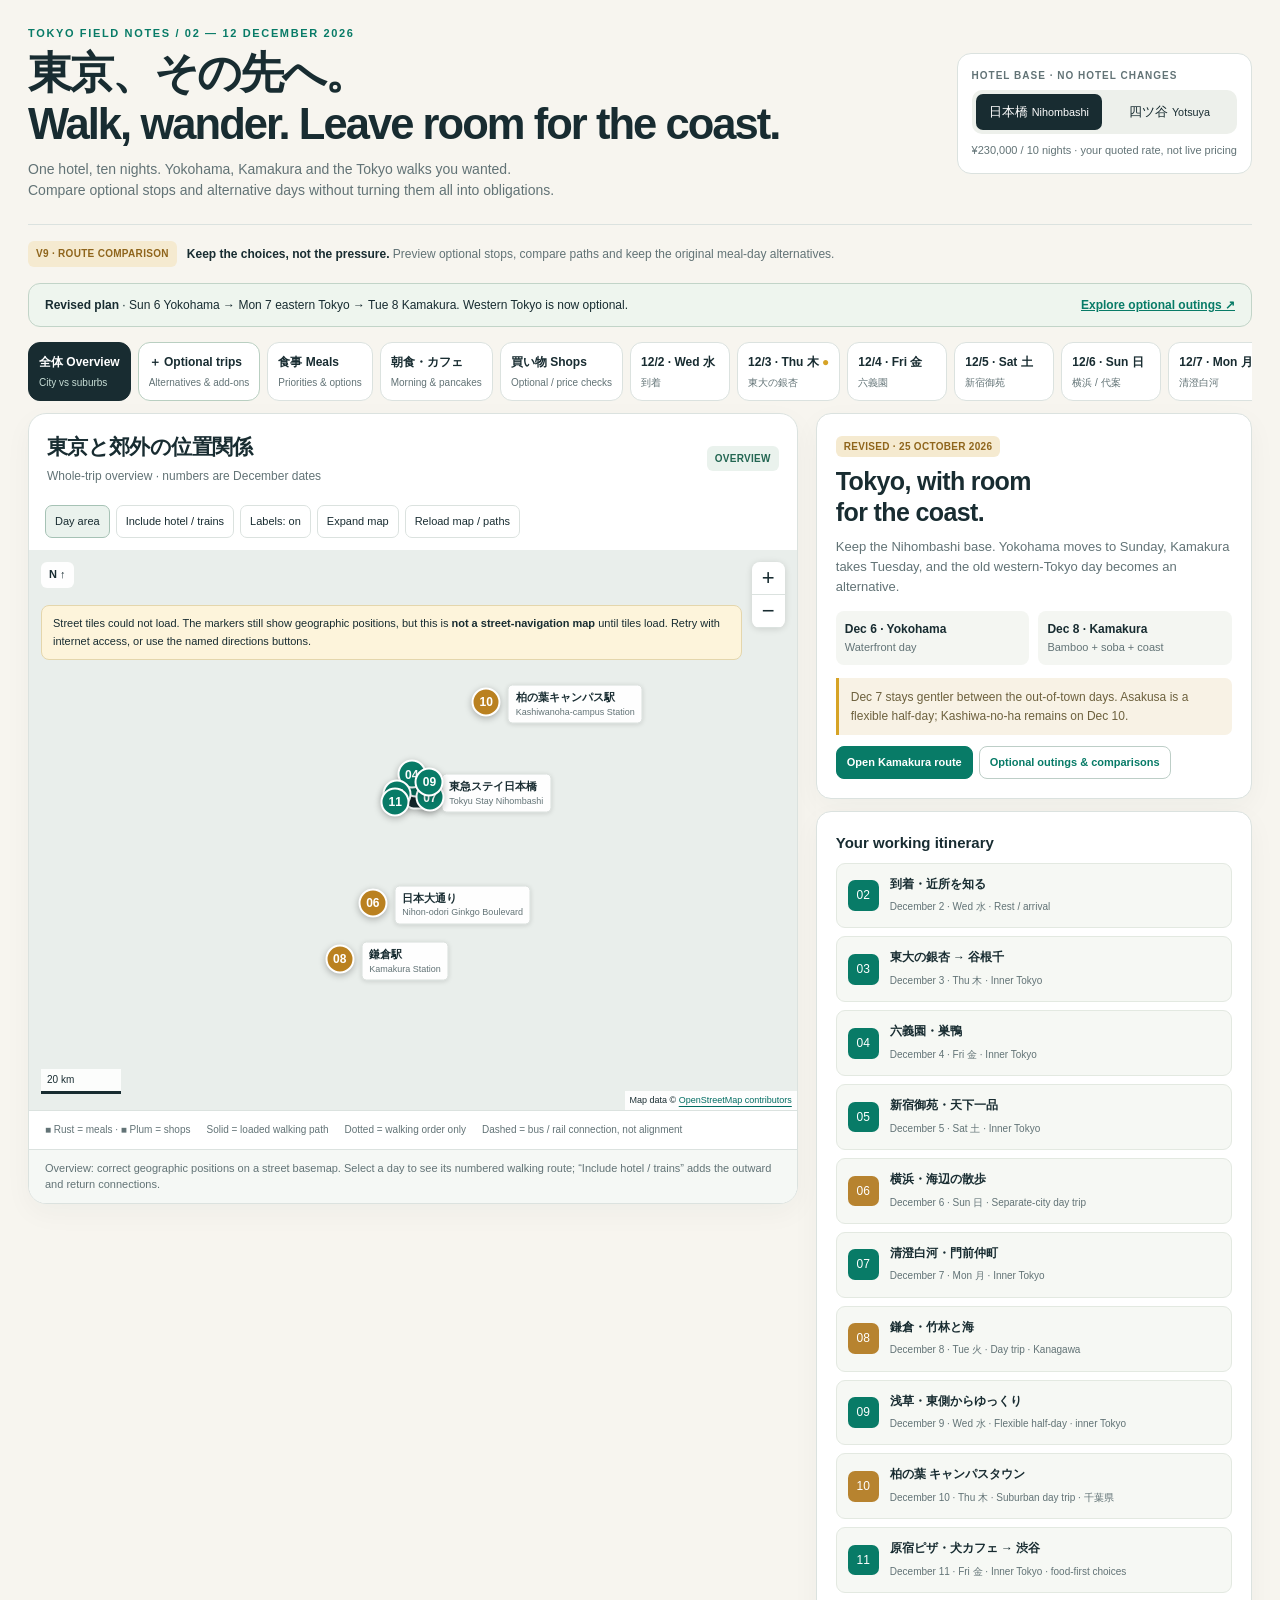
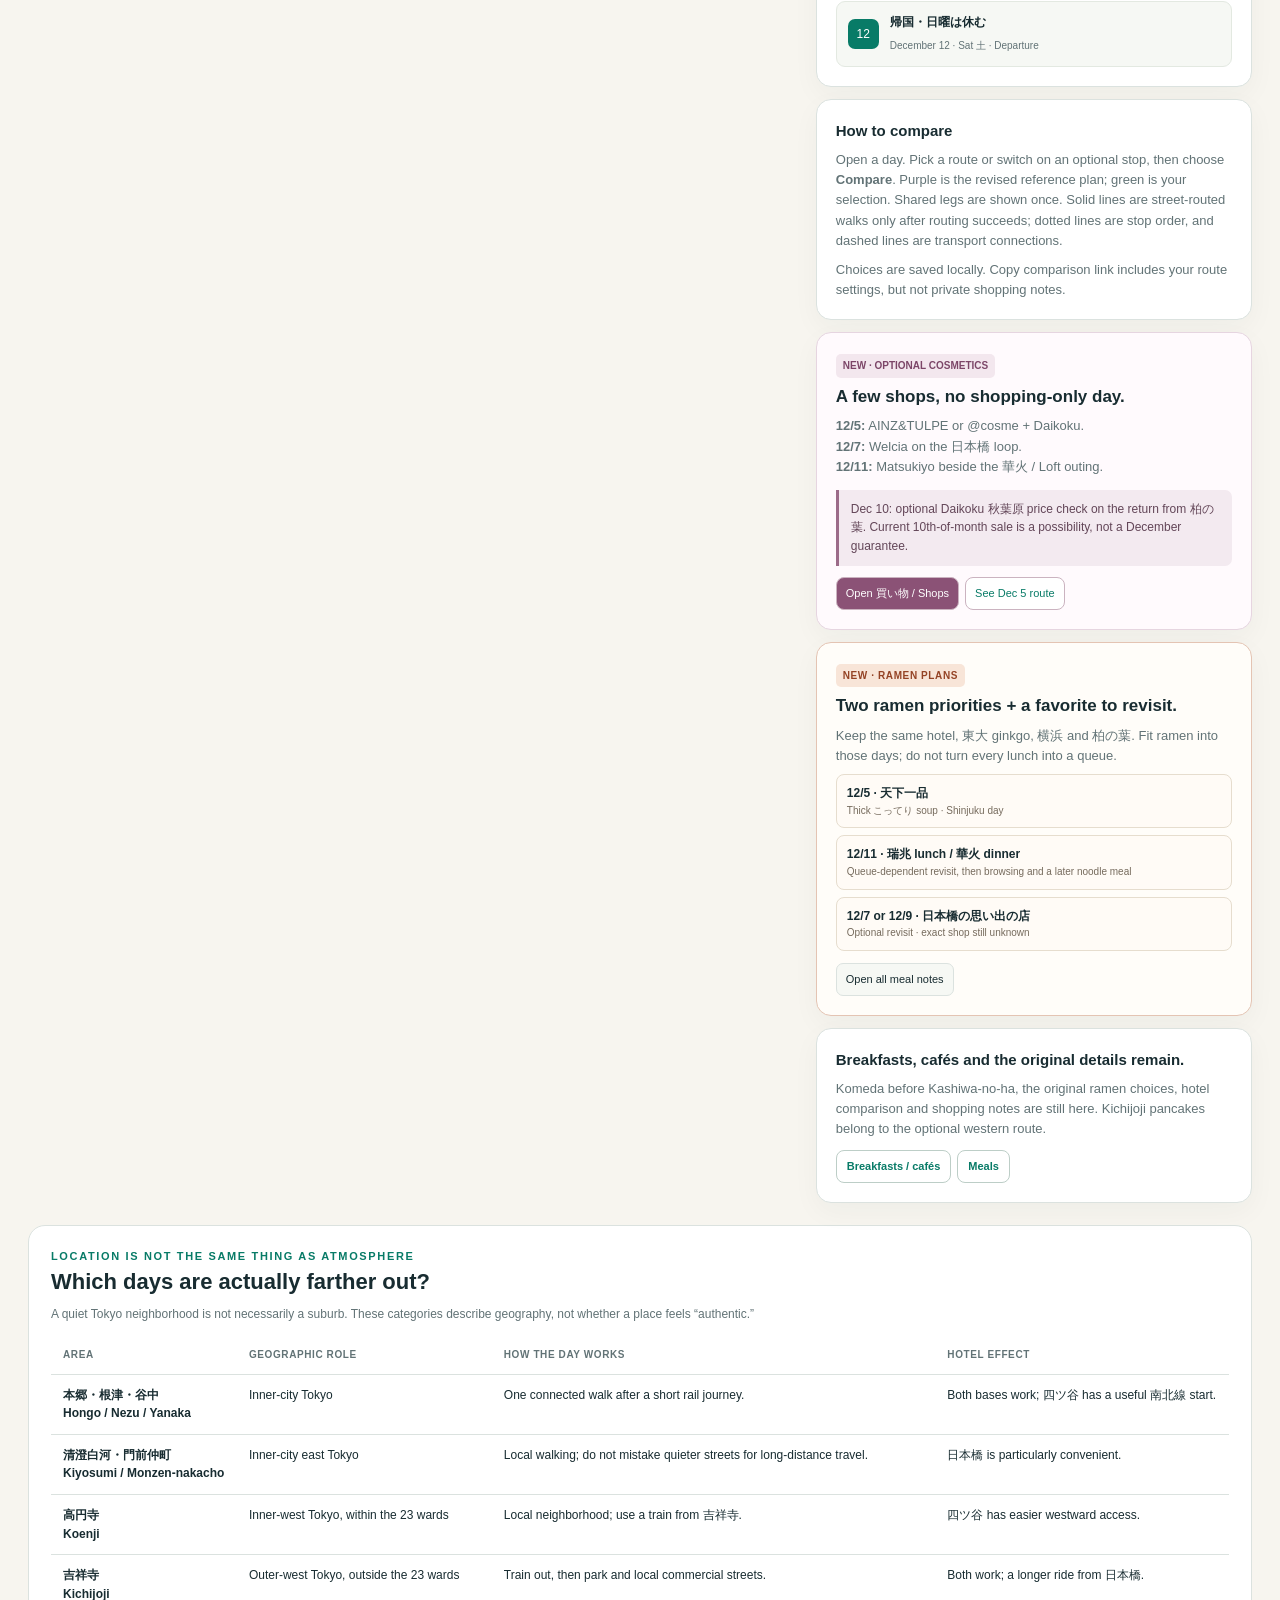
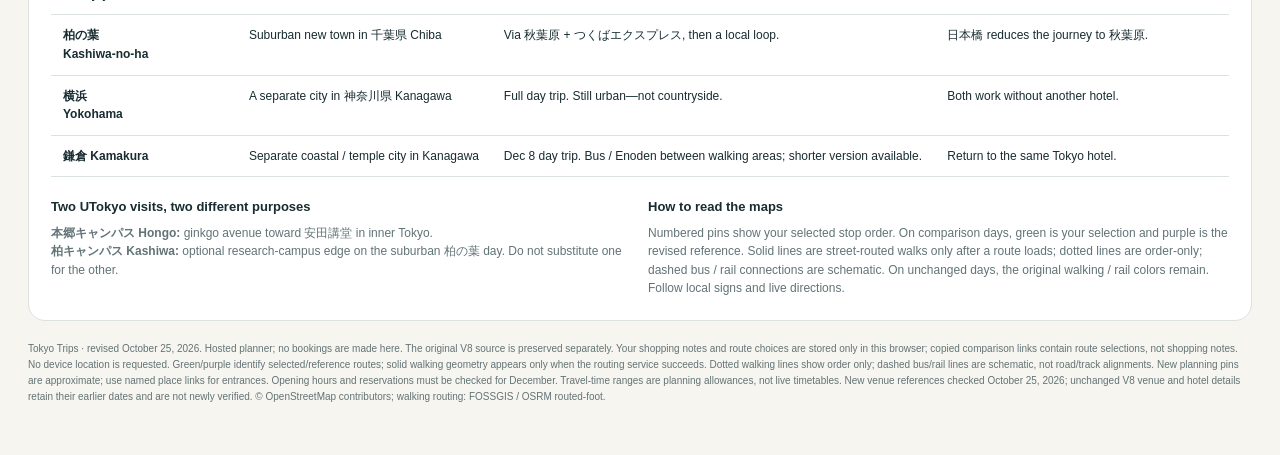
==== commit 71c944f8: "Add Kamakura, optional outings and interactive route comparisons Move Yokohama to Dec 6, add Kamakur" ====
--- a/index.html
+++ b/index.html
@@ -1,2203 +1,33 @@
 <!doctype html>
-<html lang="en"><head><meta charset="utf-8"><meta name="viewport" content="width=device-width,initial-scale=1">
-<meta name="color-scheme" content="light"><meta name="referrer" content="strict-origin-when-cross-origin">
-<title>Tokyo trip planner · optional 明治大学 lunch + walks, meals, cafés & shops</title>
-<style>
-:root{--paper:#f7f5ef;--white:#fff;--ink:#182c31;--muted:#627376;--line:#dbe2df;--walk:#087b67;--rail:#6765a3;--pending:#bd782b;--gold:#d6a326;--soft:#eaf2ed;--shadow:0 9px 28px #16382b0a}
-*{box-sizing:border-box}body{margin:0;background:var(--paper);color:var(--ink);font:15px/1.55 -apple-system,BlinkMacSystemFont,'Segoe UI','Noto Sans JP','Yu Gothic',sans-serif}button,select{font:inherit}button,a{touch-action:manipulation}button{cursor:pointer}a{color:#006c62;text-underline-offset:3px}button:focus-visible,a:focus-visible{outline:3px solid var(--gold);outline-offset:3px}h1,h2,h3,p{margin:0}button{color:var(--ink)}.shell{max-width:1550px;margin:auto;padding:25px 28px 50px}.brand{display:flex;align-items:center;justify-content:space-between;gap:20px;padding-bottom:22px;border-bottom:1px solid var(--line)}.eyebrow{letter-spacing:.15em;font-size:11px;font-weight:800;text-transform:uppercase;color:var(--walk)}h1{font-size:clamp(29px,3.4vw,46px);letter-spacing:-.045em;line-height:1.18;margin:6px 0 8px}.sub{color:var(--muted);max-width:850px;font-size:14px}.basebox{min-width:282px;padding:14px;background:var(--white);border:1px solid var(--line);border-radius:14px}.smallcaps{font-size:10px;font-weight:800;letter-spacing:.1em;text-transform:uppercase;color:var(--muted)}.segmented{display:flex;padding:4px;background:#edf0eb;border-radius:10px;gap:4px;margin-top:7px}.segmented button{flex:1;background:none;border:0;border-radius:7px;padding:8px 10px;font-size:13px}.segmented button.active{background:var(--ink);color:white}.basequote{font-size:11px;color:var(--muted);margin-top:8px}.intro{display:flex;gap:10px;align-items:center;margin:16px 0;color:var(--muted);font-size:12px}.intro strong{color:var(--ink)}.badge{font-size:10px;font-weight:800;letter-spacing:.03em;border-radius:6px;padding:5px 8px;background:var(--soft);color:#236652;white-space:nowrap}.badge.gold{background:#f5ead0;color:#8f651c}.tabbar{display:flex;gap:6px;overflow:auto;padding:0 0 12px;scrollbar-width:thin}.daytab{white-space:nowrap;flex:1;min-width:85px;padding:10px 10px;border:1px solid var(--line);background:var(--white);border-radius:12px;text-align:left}.daytab b{display:block;font-size:12px}.daytab span{display:block;font-size:10px;margin-top:3px;color:var(--muted)}.daytab.active{border-color:var(--ink);background:var(--ink);color:white}.daytab.active span{color:#c8ded6}.daytab.new b:after{content:' ●';color:var(--gold)}.workspace{display:grid;grid-template-columns:minmax(0,1.5fr) minmax(340px,.85fr);gap:18px;align-items:start}.mapcard{background:var(--white);border:1px solid var(--line);border-radius:18px;overflow:hidden;position:sticky;top:14px;box-shadow:var(--shadow)}.mapheading{display:flex;align-items:center;justify-content:space-between;gap:12px;padding:17px 18px 10px}.mapheading h2{font-size:21px;letter-spacing:-.03em}.mapheading p{font-size:12px;color:var(--muted);margin-top:3px}.tools{display:flex;gap:6px;flex-wrap:wrap;padding:0 16px 12px}.tool{border:1px solid var(--line);background:white;font-size:11px;border-radius:7px;padding:7px 9px}.tool.active{background:var(--soft);border-color:#a6c2b5}.map{height:560px;position:relative;overflow:hidden;background:#e9eeeb;isolation:isolate;touch-action:none;cursor:grab}.map:active{cursor:grabbing}.tiles{position:absolute;inset:0;z-index:0;overflow:hidden}.tile{position:absolute;width:256px;height:256px;max-width:none;user-select:none;-webkit-user-drag:none}.overlay{position:absolute;inset:0;width:100%;height:100%;z-index:1;pointer-events:none;overflow:hidden}.pins{position:absolute;inset:0;z-index:2;pointer-events:none}.pin{position:absolute;transform:translate(-50%,-50%);width:29px;height:29px;border:2px solid white;background:var(--walk);color:white;font-size:12px;font-weight:800;border-radius:50%;box-shadow:0 2px 7px #0004;pointer-events:auto;padding:0}.pin.hotel{background:var(--ink);border-radius:8px;width:33px;height:33px}.pin.outer{background:#ba8120}.pin.rail{background:var(--rail);width:21px;height:21px;font-size:9px}.pin.selected{outline:4px solid #e6b13b90;z-index:2}.pinlabel{position:absolute;left:34px;top:-5px;display:block;font-size:11px;color:var(--ink);background:#fffffff2;padding:5px 7px;border-radius:5px;white-space:nowrap;box-shadow:0 1px 5px #0002;pointer-events:none;border:1px solid #d8dedb;line-height:1.25;text-align:left}.pinlabel small{display:block;font-size:9px;font-weight:500;color:var(--muted);margin-top:2px}.zoom{position:absolute;top:12px;right:12px;z-index:5;box-shadow:0 1px 7px #0002;border-radius:8px;overflow:hidden}.zoom button{display:block;width:33px;height:33px;border:0;border-bottom:1px solid var(--line);background:white;font-size:22px;line-height:1}.north{position:absolute;left:12px;top:12px;z-index:3;background:#fffffff0;border-radius:6px;padding:4px 8px;font-size:11px;font-weight:800}.attribution{position:absolute;right:0;bottom:0;z-index:5;background:#ffffffe8;font-size:9px;padding:3px 5px;cursor:auto}.scale{position:absolute;left:12px;bottom:16px;z-index:3;font-size:10px;background:#ffffffe0;padding:3px 6px;border-bottom:3px solid var(--ink);height:25px;white-space:nowrap}.tilewarn{position:absolute;top:55px;left:12px;right:55px;z-index:3;background:#fff5daed;border:1px solid #e4d6ac;border-radius:8px;font-size:11px;padding:9px 11px;display:none;cursor:auto}.tilewarn.visible{display:block}.popup{position:absolute;z-index:7;bottom:36px;left:16px;right:16px;max-width:400px;background:white;border:1px solid var(--line);box-shadow:0 6px 18px #0002;padding:14px;border-radius:12px;display:none;cursor:auto}.popup.visible{display:block}.popup b{display:block;padding-right:24px}.popup small{color:var(--muted);display:block}.popup p{font-size:12px;margin:7px 0}.popup .close{position:absolute;top:8px;right:8px;background:none;border:0;font-size:20px}.legend{padding:11px 16px;display:flex;gap:16px;flex-wrap:wrap;font-size:10px;color:var(--muted);border-top:1px solid var(--line)}.linekey{display:inline-block;width:21px;margin-right:5px;vertical-align:middle;border-top:3px solid var(--walk)}.linekey.rail{border-top:3px dashed var(--rail)}.linekey.plan{border-top:3px dotted var(--pending)}.status{background:#f5f8f5;padding:10px 16px;font-size:11px;line-height:1.5;color:var(--muted);border-top:1px solid var(--line)}.sidebar{display:flex;flex-direction:column;gap:12px}.card{padding:19px;border-radius:15px;border:1px solid var(--line);background:white;box-shadow:var(--shadow)}.card h2{font-size:25px;line-height:1.25;letter-spacing:-.025em;margin:9px 0}.card h3{font-size:15px;margin-bottom:8px}.card p{overflow-wrap:anywhere;font-size:13px;color:var(--muted)}.stats{display:flex;gap:9px;margin-top:14px}.stats div{background:#f4f6f2;border-radius:8px;padding:9px;flex:1;font-size:11px;color:var(--muted)}.stats b{display:block;color:var(--ink);font-size:12px}.callout{border-left:3px solid var(--gold);padding:10px 12px;background:#f8f2e5;margin-top:13px;font-size:12px;color:#6d613e;border-radius:0 7px 7px 0}.journey{border:1px solid #d6d7e8;background:#f6f5fb}.journey .routetext{font-size:12px;color:#555373}.journey .estimate{font-size:19px;font-weight:800;color:#555373;margin:4px 0}.actions{display:flex;gap:6px;flex-wrap:wrap;margin-top:11px}.linkbtn{display:inline-block;border:1px solid #bdcec7;background:#fff;border-radius:8px;padding:7px 10px;font-size:11px;font-weight:700;color:var(--walk);text-decoration:none}.linkbtn.primary{background:var(--walk);border-color:var(--walk);color:white}.linkbtn.rail{color:#56528d;border-color:#cecae2}.routehead{display:flex;align-items:center;gap:8px;margin-bottom:7px}.mode{font-size:10px;font-weight:800;color:white;background:var(--walk);padding:3px 6px;border-radius:5px}.mode.transit{background:var(--rail)}.routehead h3{font-size:13px;margin:0}.pathstate{font-size:10px;margin:5px 0;color:#8d632d}.stoplist{list-style:none;padding:0;margin:12px 0}.stoplist li{position:relative;padding:0 0 13px 32px;border-left:1px solid #dce5de;margin-left:11px}.stoplist li:last-child{border-left-color:transparent;padding-bottom:0}.stopnum{position:absolute;left:-11px;top:0;border:0;border-radius:50%;width:22px;height:22px;background:#e3f0e7;color:var(--walk);font-size:10px;font-weight:800;padding:0}.stoplist .jp{font-size:12px;font-weight:700;line-height:1.3}.stoplist .en{font-size:10px;color:var(--muted);line-height:1.3;margin-top:2px}.steplink{display:inline-block;margin-top:5px;font-size:10px}.warn{font-size:11px;color:#8c682c}.block-note{font-size:11px;color:var(--muted);line-height:1.5}.overview-list{display:flex;flex-direction:column;gap:8px}.overview-item{background:#f6f8f4;border-radius:9px;border:1px solid #e3e9e1;text-align:left;padding:11px;display:flex;align-items:center;gap:11px;width:100%}.overview-item .number{font-size:12px;background:var(--walk);color:white;border-radius:7px;padding:6px;min-width:31px;text-align:center}.overview-item .number.outer{background:#b7832f}.overview-item b{display:block;font-size:12px}.overview-item small{font-size:10px;color:var(--muted)}.control-row{display:flex;gap:6px;flex-wrap:wrap;margin-top:12px}.control-row button{font-size:11px;padding:7px 9px;border:1px solid var(--line);border-radius:7px;background:#f6f8f4}.control-row button.active{color:white;background:var(--walk)}.sources{font-size:11px}.sources a{display:block;padding:4px 0}.compare{margin-top:22px;background:white;border:1px solid var(--line);border-radius:17px;padding:22px}.compare h2{font-size:22px;margin-bottom:5px}.compare>p{font-size:12px;color:var(--muted)}.tablewrap{overflow:auto;margin-top:13px}table{width:100%;border-collapse:collapse;font-size:12px}th,td{padding:11px 12px;border-bottom:1px solid var(--line);text-align:left;vertical-align:top}th{font-size:10px;text-transform:uppercase;letter-spacing:.06em;color:var(--muted)}td:first-child{font-weight:700;min-width:150px}.bottomnotes{display:grid;grid-template-columns:1fr 1fr;gap:16px;padding-top:20px;font-size:12px;color:var(--muted)}.bottomnotes h3{font-size:13px;color:var(--ink);margin-bottom:6px}footer{font-size:10px;color:var(--muted);margin-top:20px;line-height:1.6}.mapfullscreen .mapcard{position:fixed;inset:12px;z-index:100;display:flex;flex-direction:column}.mapfullscreen .map{height:auto;flex:1}.mapfullscreen{overflow:hidden}.routeallnote{font-size:11px;color:var(--muted);padding:10px 0}.noscript{padding:20px;background:#fff0c2}.desktopnote{font-size:10px;color:var(--muted);margin-top:6px}
-@media(max-width:1000px){.shell{padding:18px}.workspace{grid-template-columns:minmax(0,1.2fr) minmax(300px,1fr)}.map{height:520px}.brand{align-items:start}.basebox{min-width:240px}}
-@media(max-width:780px){.shell{padding:12px}.brand{display:block}.basebox{margin-top:16px;min-width:0}.workspace{display:block}.mapcard{position:relative;top:0;margin-bottom:14px}.map{height:440px}.mapheading{padding:15px}.mapheading h2{font-size:19px}.intro{flex-wrap:wrap}.sidebar{gap:12px}.bottomnotes{grid-template-columns:1fr}.compare{padding:16px}.daytab{min-width:83px}.mapfullscreen .mapcard{inset:5px}.pinlabel{font-size:10px}h1{font-size:32px}}
-@media print{.map,.tools,.tabbar,.linkbtn{display:none}.mapcard{position:relative}.workspace{display:block}.card{break-inside:avoid}.brand{display:block}}
-
-/* Meal planning additions */
-.pin.meal{background:#b54f30;border-radius:8px}.mealcard{border-color:#e4c4b3;background:#fffdf9}.mealcard h3{font-size:17px;line-height:1.35;margin-top:8px}.mealcard p{margin:8px 0}.mealstatus{display:inline-block;border-radius:5px;font-size:10px;letter-spacing:.06em;font-weight:800;padding:4px 7px;background:#f8e5d8;color:#944325}.mealstatus.optional{background:#edf1e4;color:#586b32}.mealstatus.backup{background:#edf0f1;color:#596a6d}.mealtime{font-size:11px;color:#996341;margin:5px 0 9px}.mealcheck{font-size:11px;line-height:1.6;color:#74614c;border-top:1px solid #ede2d5;margin-top:10px;padding-top:10px}.remembered{background:#faf6e8;border-style:dashed;border-color:#d7bf7e}.remembered input{width:100%;box-sizing:border-box;border:1px solid #ceccb9;border-radius:7px;padding:10px;margin:9px 0 0;font:inherit;font-size:12px;min-width:0}.remembered .save-status{font-size:11px;color:#536a52}.meal-mini{width:100%;display:block;padding:9px 10px;border:1px solid #e6ddce;background:#fffbf6;text-align:left;border-radius:8px;margin-top:7px}.meal-mini strong{display:block;font-size:12px}.meal-mini small{display:block;font-size:10px;color:#766b5d}.mealcard .actionbtn{border:1px solid #bccec3;background:#f0f5ed;padding:7px 10px;border-radius:8px;font-size:11px}.mealsummary{color:#69766b;font-size:12px;margin-top:7px}details.meal-details{font-size:12px;color:#627376;padding:11px 0 0}details.meal-details summary{cursor:pointer;font-weight:700;color:#253d39}details.meal-details p{font-size:12px;margin-top:7px}
-
-/* Optional shopping; the sightseeing route stays in control. */
-.pin.shop{background:#8b5276;border-radius:7px}.shopcard{background:#fffafd;border-color:#e6d5e0}.shopcard h3{font-size:17px;line-height:1.4;margin-top:7px}.shopcard p{margin-top:8px}.shoptag{font-size:10px;font-weight:800;color:#7c4668;background:#f3e7ee;border-radius:5px;padding:4px 7px;display:inline-block}.shopchoice{display:flex;flex-direction:column;gap:8px;margin-top:12px}.shopchoice label{font-size:12px;display:flex;gap:8px;align-items:flex-start}.shopchoice input{accent-color:#8b5276;margin-top:4px;flex-shrink:0}.shopcard select{width:100%;padding:9px;border:1px solid #dac5d3;border-radius:8px;background:#fff;color:#503947;margin-top:7px;font-size:12px}.shopcard .callout{background:#f3eaf0;border-color:#9c6b89;color:#634658}.shopcard .actions button{font:inherit;font-size:11px;background:#fff;border:1px solid #cbb3c0;padding:7px 9px;border-radius:8px}.shopnotes{width:100%;min-height:130px;resize:vertical;padding:11px;border:1px solid #d9c5d2;border-radius:8px;font:12px/1.6 inherit;margin-top:9px}.shopmini{padding:11px;margin-top:9px;background:white;border:1px solid #eadce4;border-radius:9px}.shopmini b{display:block;font-size:12px}.shopmini small{font-size:11px;color:#725f6c}.shopmini .linkbtn{padding:5px 8px;font-size:10px}.shopgroup{display:flex;gap:5px;flex-wrap:wrap;margin-top:8px}.shopgroup button{font-size:11px;padding:6px 8px;background:white;border:1px solid #d9c7d0;border-radius:8px}.shopgroup button.active{background:#8b5276;color:white}.shopcard details{font-size:11px;margin-top:10px}.shopcard summary{cursor:pointer}.shopcard details a{display:block;margin-top:6px}.shopwarning{font-size:11px;color:#765e30;border-left:3px solid #c29650;padding-left:10px;margin-top:10px}.shopstatus{font-size:11px;color:#59664e;margin-top:7px}.chipbutton{background:#8b5276!important;color:white!important}.shopempty{color:#627376;font-size:12px;margin-top:8px}
-
-/* V5: morning and café choices */
-.pin.cafe{background:#87623e;border-radius:9px}.cafecard{border-color:#ddc9ad;background:#fffdf7}.cafecard h3{font-size:17px;margin-top:8px}.cafecard p{margin-top:8px}.cafetag{display:inline-block;background:#f2e6cf;color:#815727;padding:4px 7px;font-size:10px;font-weight:800;border-radius:5px}.cafechoice{display:flex;gap:9px;align-items:flex-start;padding:10px 0;border-bottom:1px solid #ede5d9;font-size:12px}.cafechoice input{margin-top:3px;accent-color:#87623e}.cafetime{font-size:11px;color:#775d43;margin-top:9px}.cafenote{font-size:11px;color:#6c6a62;padding-top:8px;line-height:1.6}.cafecard .actions button{font:inherit;font-size:11px;border:1px solid #ddc9ad;background:#fff;border-radius:7px;padding:7px 9px}.cafefilter{display:flex;flex-wrap:wrap;gap:6px;margin-top:12px}.cafefilter button{border:1px solid #ddc9ad;background:white;border-radius:6px;padding:7px 9px;font-size:11px}.cafefilter button.active{background:#87623e;color:white}.cafefactgrid{display:grid;grid-template-columns:1fr 1fr;gap:10px;margin-top:12px}.cafefactgrid>div{padding:12px;background:#f6efe0;border-radius:9px;font-size:11px}.cafefactgrid b{display:block;margin-bottom:4px}.cafecard details{font-size:11px;margin-top:12px}.cafecard details a{display:block;margin-top:5px}.cafecard summary{cursor:pointer}.cafecheck{font-size:11px;padding:10px;background:#f5f2ec;border-radius:8px;margin-top:12px}.card{min-width:0}.cafemobiletext{overflow-wrap:anywhere}
-
-.daytab{flex:0 0 auto;min-width:100px}.daytab span{max-width:142px;overflow:hidden;text-overflow:ellipsis}.tabbar{gap:7px}
-.queuetimeline{margin:14px 0;display:grid;gap:0}.queuetimeline>div{display:grid;grid-template-columns:96px minmax(0,1fr);gap:12px;border-top:1px solid #eadbd0;padding:11px 0;font-size:12px}.queuetimeline b{color:#924b31;font-size:11px}.queuetimeline span{color:#5e6a68}.queuecard h3{font-size:22px}.queuecard label{align-items:flex-start;line-height:1.5}.queuecard details{margin-top:8px}
-</style></head><body>
-<noscript><div class="noscript">This planner needs JavaScript for day tabs and routes. Open the HTML in a normal browser with JavaScript enabled.</div></noscript>
-<div class="shell">
-<header class="brand"><div><div class="eyebrow">Tokyo field notes / 02 — 12 December 2026</div><h1>東京、その先へ。<br>Walk, wander. Start with breakfast.</h1><p class="sub">One hotel, ten nights. City neighborhoods <em>and</em> suburban days, with meals you actually want.<br>Morning sets, pancakes, two priority ramen meals and optional drugstores on existing routes.</p></div><div class="basebox"><div class="smallcaps">Hotel base · no hotel changes</div><div class="segmented"><button data-base="nih">日本橋 <small>Nihombashi</small></button><button data-base="yot">四ツ谷 <small>Yotsuya</small></button></div><div id="basequote" class="basequote"></div></div></header>
-<div class="intro"><span class="badge gold">V6 · 瑞兆 REVISIT</span><span><strong>Dec 11:</strong> queue-aware katsudon lunch → relaxed shopping → 華火 dinner. The revisit is skippable; cafés, shops and all other days stay.</span></div>
-<nav class="tabbar" id="tabs" aria-label="Choose a trip day"></nav>
-<main class="workspace"><section class="mapcard"><div class="mapheading"><div><h2 id="maptitle">東京と郊外の位置関係</h2><p id="mapsub">The whole trip at a glance</p></div><span class="badge" id="mapbadge">OVERVIEW</span></div><div class="tools"><button class="tool active" id="fitlocal">Day area</button><button class="tool" id="fithotel">Include hotel / trains</button><button class="tool" id="showlabels">Labels: on</button><button class="tool" id="fullscreen">Expand map</button><button class="tool" id="retry">Reload map / paths</button></div>
-<div id="map" class="map" tabindex="0" aria-label="Interactive geographic map. Drag to pan, use plus or minus to zoom, or select a numbered stop."><div class="tiles" id="tiles"></div><svg class="overlay" id="overlay" xmlns="http://www.w3.org/2000/svg"></svg><div id="pins" class="pins"></div><div class="north">N ↑</div><div class="zoom"><button id="zoomIn" aria-label="Zoom in">+</button><button id="zoomOut" aria-label="Zoom out">−</button></div><div id="tilewarn" class="tilewarn">Street tiles could not load. The markers still show geographic positions, but this is <strong>not a street-navigation map</strong> until tiles load. Open the saved HTML in a browser with internet access, or use the directions buttons below.</div><div id="scale" class="scale"></div><div class="attribution">Map data © <a href="https://www.openstreetmap.org/copyright" target="_blank" rel="noopener">OpenStreetMap contributors</a></div><div id="popup" class="popup"></div></div>
-<div class="legend"><span>■ Rust = meals · ■ Plum = shops</span><span><i class="linekey"></i>Street-routed walk, when loaded</span><span><i class="linekey plan"></i>Walking order only, not street geometry</span><span><i class="linekey rail"></i>Train connections, not track alignments</span></div><div class="status" id="mapstatus" aria-live="polite"></div></section><aside id="sidebar" class="sidebar"></aside></main>
-<section class="compare"><div class="eyebrow">Location is not the same thing as atmosphere</div><h2>Which days are actually farther out?</h2><p>A quiet Tokyo neighborhood is not necessarily a suburb. These categories describe geography, not whether a place feels “authentic.”</p><div class="tablewrap"><table><thead><tr><th>Area</th><th>Geographic role</th><th>How the day works</th><th>Hotel effect</th></tr></thead><tbody><tr><td>本郷・根津・谷中<br>Hongo / Nezu / Yanaka</td><td>Inner-city Tokyo</td><td>One connected walk after a short rail journey.</td><td>Both bases work; 四ツ谷 has a useful 南北線 start.</td></tr><tr><td>清澄白河・門前仲町<br>Kiyosumi / Monzen-nakacho</td><td>Inner-city east Tokyo</td><td>Local walking; do not mistake quieter streets for long-distance travel.</td><td>日本橋 is particularly convenient.</td></tr><tr><td>高円寺<br>Koenji</td><td>Inner-west Tokyo, within the 23 wards</td><td>Local neighborhood; use a train from 吉祥寺.</td><td>四ツ谷 has easier westward access.</td></tr><tr><td>吉祥寺<br>Kichijoji</td><td>Outer-west Tokyo, outside the 23 wards</td><td>Train out, then park and local commercial streets.</td><td>Both work; a longer ride from 日本橋.</td></tr><tr><td>柏の葉<br>Kashiwa-no-ha</td><td>Suburban new town in 千葉県 Chiba</td><td>Via 秋葉原 + つくばエクスプレス, then a local loop.</td><td>日本橋 reduces the journey to 秋葉原.</td></tr><tr><td>横浜<br>Yokohama</td><td>A separate city in 神奈川県 Kanagawa</td><td>Full day trip. Still urban—not countryside.</td><td>Both work without another hotel.</td></tr></tbody></table></div><div class="bottomnotes"><div><h3>Two UTokyo visits, two different purposes</h3><strong>本郷キャンパス Hongo:</strong> ginkgo avenue toward 安田講堂 in inner Tokyo.<br><strong>柏キャンパス Kashiwa:</strong> optional research-campus edge on the suburban 柏の葉 day. Do not substitute one for the other.</div><div><h3>How to read the maps</h3>Numbers are the visit order, not a promise to visit everything. Gold dotted lines connect the planned stops until the walking service returns a street-following route. Purple dashed lines show rail connections schematically. Always follow local signs and live directions.</div></div></section>
-<footer>This is a downloadable HTML planner, not a hosted booking or navigation service. V8 retains the preferred V6 design and map provider; hosting over HTTPS is still needed for compliant map tile requests. This copy has NOT been published to GitHub. Meiji details checked Sep 22, 2026; Nov 4 reopening is planned, not verified as completed. All controls and trip data are contained in the file; map tiles and street routing need internet access. It requests no device location. Estimates include a reasonable walking / waiting allowance but are not departure-specific timetables. Hotel totals are your quotes, not newly checked rates. Restaurant and shop details checked September 20, 2026; December opening and availability are not guaranteed. Meal choices are plans, not reservations. Shop listings do not confirm exact-product inventory. Current promotions may change before December. Optional-shop selections and shopping notes can be saved in this browser. Some restaurant pins are approximate; named directions links locate the entrance. The unidentified shop is deliberately not pinned. Café details checked September 20, 2026; recheck December hours and dish availability. Cafés are optional plans, not reservations. Café map pins are approximate. Site revised September 2026. © OpenStreetMap contributors; walking route service: FOSSGIS / OSRM (routed-foot). Google Maps buttons use documented directions URLs, with walking and transit kept separate.</footer>
-</div><script id="tripdata" type="application/json">{
-  "places": {
-    "nih": {
-      "id": "nih",
-      "jp": "東急ステイ日本橋",
-      "en": "Tokyu Stay Nihombashi",
-      "lat": 35.69016,
-      "lon": 139.7751,
-      "note": "Hotel area; use the named destination link for the entrance.",
-      "query": "Tokyu Stay Nihombashi, 4-7-9 Nihonbashi Honcho, Chuo City, Tokyo"
-    },
-    "yot": {
-      "id": "yot",
-      "jp": "東急ステイ四谷",
-      "en": "Tokyu Stay Yotsuya",
-      "lat": 35.68655,
-      "lon": 139.72675,
-      "note": "Hotel area; use the named destination link for the entrance.",
-      "query": "Tokyu Stay Yotsuya, 2-1-3 Yotsuya, Shinjuku City, Tokyo"
-    },
-    "yotsuya": {
-      "id": "yotsuya",
-      "jp": "四ツ谷駅",
-      "en": "Yotsuya Station",
-      "lat": 35.6859,
-      "lon": 139.7302,
-      "note": "",
-      "query": "四ツ谷駅 Yotsuya Station, Japan"
-    },
-    "kanda": {
-      "id": "kanda",
-      "jp": "神田駅",
-      "en": "Kanda Station",
-      "lat": 35.6917,
-      "lon": 139.7709,
-      "note": "",
-      "query": "神田駅 Kanda Station, Japan"
-    },
-    "shinnih": {
-      "id": "shinnih",
-      "jp": "新日本橋駅",
-      "en": "Shin-Nihombashi Station",
-      "lat": 35.6885,
-      "lon": 139.7733,
-      "note": "",
-      "query": "新日本橋駅 Shin-Nihombashi Station, Japan"
-    },
-    "mitsukoshi": {
-      "id": "mitsukoshi",
-      "jp": "三越前駅",
-      "en": "Mitsukoshimae Station",
-      "lat": 35.6862,
-      "lon": 139.7731,
-      "note": "",
-      "query": "三越前駅 Mitsukoshimae Station, Japan"
-    },
-    "koden": {
-      "id": "koden",
-      "jp": "小伝馬町駅",
-      "en": "Kodemmacho Station",
-      "lat": 35.6909,
-      "lon": 139.7783,
-      "note": "",
-      "query": "小伝馬町駅 Kodemmacho Station, Japan"
-    },
-    "akiba": {
-      "id": "akiba",
-      "jp": "秋葉原駅",
-      "en": "Akihabara Station",
-      "lat": 35.6984,
-      "lon": 139.7731,
-      "note": "",
-      "query": "秋葉原駅 Akihabara Station, Japan"
-    },
-    "tokyo": {
-      "id": "tokyo",
-      "jp": "東京駅",
-      "en": "Tokyo Station",
-      "lat": 35.6812,
-      "lon": 139.7671,
-      "note": "",
-      "query": "東京駅 Tokyo Station, Japan"
-    },
-    "ochanomizu": {
-      "id": "ochanomizu",
-      "jp": "御茶ノ水駅",
-      "en": "Ochanomizu Station",
-      "lat": 35.6996,
-      "lon": 139.7651,
-      "note": "",
-      "query": "御茶ノ水駅 Ochanomizu Station, Japan"
-    },
-    "hongo": {
-      "id": "hongo",
-      "jp": "東京大学 正門",
-      "en": "UTokyo Hongo Main Gate",
-      "lat": 35.7128,
-      "lon": 139.7595,
-      "note": "Start of the university visit. Follow gate notices; do not enter restricted teaching or research buildings.",
-      "query": "東京大学 本郷キャンパス 正門 Tokyo"
-    },
-    "ginkgo": {
-      "id": "ginkgo",
-      "jp": "東京大学 銀杏並木",
-      "en": "UTokyo Hongo Ginkgo Avenue",
-      "lat": 35.71315,
-      "lon": 139.7606,
-      "note": "The ginkgo stop you remembered. This is 本郷 Hongo, NOT 柏 Kashiwa. Early-December foliage is weather-dependent.",
-      "query": "東京大学 本郷キャンパス 銀杏並木 Tokyo"
-    },
-    "yasuda": {
-      "id": "yasuda",
-      "jp": "安田講堂",
-      "en": "Yasuda Auditorium",
-      "lat": 35.7134,
-      "lon": 139.7619,
-      "note": "Exterior at the end of the ginkgo avenue. This is an active university, not an unrestricted indoor attraction.",
-      "query": "安田講堂 Yasuda Auditorium, Japan"
-    },
-    "hongosta": {
-      "id": "hongosta",
-      "jp": "本郷三丁目駅",
-      "en": "Hongo-sanchome Station",
-      "lat": 35.7075,
-      "lon": 139.7598,
-      "note": "",
-      "query": "本郷三丁目駅 Hongo-sanchome Station, Japan"
-    },
-    "todaimae": {
-      "id": "todaimae",
-      "jp": "東大前駅",
-      "en": "Todaimae Station",
-      "lat": 35.7175,
-      "lon": 139.758,
-      "note": "",
-      "query": "東大前駅 Todaimae Station, Japan"
-    },
-    "nezu": {
-      "id": "nezu",
-      "jp": "根津神社",
-      "en": "Nezu Shrine",
-      "lat": 35.7202,
-      "lon": 139.7608,
-      "note": "Continue into neighborhood streets rather than treating the shrine as the whole district.",
-      "query": "根津神社 Nezu Shrine, Japan"
-    },
-    "sendagi": {
-      "id": "sendagi",
-      "jp": "千駄木駅",
-      "en": "Sendagi Station",
-      "lat": 35.7255,
-      "lon": 139.7633,
-      "note": "",
-      "query": "千駄木駅 Sendagi Station, Japan"
-    },
-    "yanaka": {
-      "id": "yanaka",
-      "jp": "谷中銀座",
-      "en": "Yanaka Ginza",
-      "lat": 35.7276,
-      "lon": 139.7658,
-      "note": "A short shopping street; leave time for surrounding lanes.",
-      "query": "谷中銀座 Yanaka Ginza, Japan"
-    },
-    "nippori": {
-      "id": "nippori",
-      "jp": "日暮里駅",
-      "en": "Nippori Station",
-      "lat": 35.7282,
-      "lon": 139.7707,
-      "note": "",
-      "query": "日暮里駅 Nippori Station, Japan"
-    },
-    "komagome": {
-      "id": "komagome",
-      "jp": "駒込駅",
-      "en": "Komagome Station",
-      "lat": 35.7364,
-      "lon": 139.7474,
-      "note": "",
-      "query": "駒込駅 Komagome Station, Japan"
-    },
-    "rikugien": {
-      "id": "rikugien",
-      "jp": "六義園 正門",
-      "en": "Rikugien Main Entrance",
-      "lat": 35.7319,
-      "lon": 139.7477,
-      "note": "Garden visit is the anchor. Internal garden wandering is additional to the street route. No 2026 illumination date is assumed.",
-      "query": "六義園 正門 Tokyo"
-    },
-    "sugamojizo": {
-      "id": "sugamojizo",
-      "jp": "巣鴨地蔵通り",
-      "en": "Sugamo Jizo-dori",
-      "lat": 35.7375,
-      "lon": 139.7355,
-      "note": "",
-      "query": "巣鴨地蔵通り Sugamo Jizo-dori, Japan"
-    },
-    "sugamo": {
-      "id": "sugamo",
-      "jp": "巣鴨駅",
-      "en": "Sugamo Station",
-      "lat": 35.7335,
-      "lon": 139.7394,
-      "note": "",
-      "query": "巣鴨駅 Sugamo Station, Japan"
-    },
-    "kagura": {
-      "id": "kagura",
-      "jp": "神楽坂",
-      "en": "Kagurazaka",
-      "lat": 35.7018,
-      "lon": 139.7394,
-      "note": "",
-      "query": "神楽坂 Kagurazaka, Japan"
-    },
-    "iidabashi": {
-      "id": "iidabashi",
-      "jp": "飯田橋駅",
-      "en": "Iidabashi Station",
-      "lat": 35.7021,
-      "lon": 139.745,
-      "note": "",
-      "query": "飯田橋駅 Iidabashi Station, Japan"
-    },
-    "gyoen": {
-      "id": "gyoen",
-      "jp": "新宿御苑 新宿門",
-      "en": "Shinjuku Gyoen — Shinjuku Gate",
-      "lat": 35.6888,
-      "lon": 139.7067,
-      "note": "Walk inside the garden at your own pace; the street directions start/end at its entrance.",
-      "query": "新宿御苑 新宿門 Tokyo"
-    },
-    "gyoensta": {
-      "id": "gyoensta",
-      "jp": "新宿御苑前駅",
-      "en": "Shinjuku-gyoemmae Station",
-      "lat": 35.6886,
-      "lon": 139.71,
-      "note": "",
-      "query": "新宿御苑前駅 Shinjuku-gyoemmae Station, Japan"
-    },
-    "sanchome": {
-      "id": "sanchome",
-      "jp": "新宿三丁目駅",
-      "en": "Shinjuku-sanchome Station",
-      "lat": 35.6906,
-      "lon": 139.7047,
-      "note": "",
-      "query": "新宿三丁目駅 Shinjuku-sanchome Station, Japan"
-    },
-    "hanazono": {
-      "id": "hanazono",
-      "jp": "花園神社",
-      "en": "Hanazono Shrine",
-      "lat": 35.6934,
-      "lon": 139.7065,
-      "note": "",
-      "query": "花園神社 Hanazono Shrine, Japan"
-    },
-    "omoide": {
-      "id": "omoide",
-      "jp": "思い出横丁",
-      "en": "Omoide Yokocho",
-      "lat": 35.6936,
-      "lon": 139.6996,
-      "note": "Optional dinner stop, not a required nightlife itinerary.",
-      "query": "思い出横丁 Omoide Yokocho, Japan"
-    },
-    "shinjuku": {
-      "id": "shinjuku",
-      "jp": "新宿駅",
-      "en": "Shinjuku Station",
-      "lat": 35.6909,
-      "lon": 139.7003,
-      "note": "",
-      "query": "新宿駅 Shinjuku Station, Japan"
-    },
-    "kichijoji": {
-      "id": "kichijoji",
-      "jp": "吉祥寺駅",
-      "en": "Kichijoji Station",
-      "lat": 35.7032,
-      "lon": 139.5798,
-      "note": "",
-      "query": "吉祥寺駅 Kichijoji Station, Japan"
-    },
-    "inokashira": {
-      "id": "inokashira",
-      "jp": "井の頭恩賜公園",
-      "en": "Inokashira Park",
-      "lat": 35.7002,
-      "lon": 139.5741,
-      "note": "Pond-side wandering plus local streets. Not a walk all the way to Koenji.",
-      "query": "井の頭恩賜公園 Inokashira Park, Japan"
-    },
-    "nakamichi": {
-      "id": "nakamichi",
-      "jp": "中道通り",
-      "en": "Nakamichi-dori",
-      "lat": 35.7044,
-      "lon": 139.5762,
-      "note": "Browse the shops around the western side of the station.",
-      "query": "中道通り Nakamichi-dori, Japan"
-    },
-    "koenji": {
-      "id": "koenji",
-      "jp": "高円寺駅",
-      "en": "Koenji Station",
-      "lat": 35.7054,
-      "lon": 139.6497,
-      "note": "",
-      "query": "高円寺駅 Koenji Station, Japan"
-    },
-    "pal": {
-      "id": "pal",
-      "jp": "高円寺パル商店街",
-      "en": "Koenji Pal Shopping Street",
-      "lat": 35.7037,
-      "lon": 139.6494,
-      "note": "",
-      "query": "高円寺パル商店街 Koenji Pal Shopping Street, Japan"
-    },
-    "kiyosumista": {
-      "id": "kiyosumista",
-      "jp": "清澄白河駅",
-      "en": "Kiyosumi-shirakawa Station",
-      "lat": 35.6821,
-      "lon": 139.7989,
-      "note": "",
-      "query": "清澄白河駅 Kiyosumi-shirakawa Station, Japan"
-    },
-    "kiyosumi": {
-      "id": "kiyosumi",
-      "jp": "清澄庭園",
-      "en": "Kiyosumi Gardens",
-      "lat": 35.6804,
-      "lon": 139.7978,
-      "note": "",
-      "query": "清澄庭園 Kiyosumi Gardens, Japan"
-    },
-    "fukagawa": {
-      "id": "fukagawa",
-      "jp": "深川不動堂",
-      "en": "Fukagawa Fudodo",
-      "lat": 35.6717,
-      "lon": 139.7971,
-      "note": "",
-      "query": "深川不動堂 Fukagawa Fudodo, Japan"
-    },
-    "tomioka": {
-      "id": "tomioka",
-      "jp": "富岡八幡宮",
-      "en": "Tomioka Hachimangu",
-      "lat": 35.6716,
-      "lon": 139.7997,
-      "note": "",
-      "query": "富岡八幡宮 Tomioka Hachimangu, Japan"
-    },
-    "monzen": {
-      "id": "monzen",
-      "jp": "門前仲町駅",
-      "en": "Monzen-nakacho Station",
-      "lat": 35.6726,
-      "lon": 139.7954,
-      "note": "",
-      "query": "門前仲町駅 Monzen-nakacho Station, Japan"
-    },
-    "nihonbashista": {
-      "id": "nihonbashista",
-      "jp": "日本橋駅",
-      "en": "Nihombashi Station",
-      "lat": 35.6827,
-      "lon": 139.7745,
-      "note": "",
-      "query": "日本橋駅 Nihombashi Station, Japan"
-    },
-    "nihonbridge": {
-      "id": "nihonbridge",
-      "jp": "日本橋",
-      "en": "Nihombashi Bridge",
-      "lat": 35.6841,
-      "lon": 139.7745,
-      "note": "",
-      "query": "日本橋 Nihombashi Bridge, Japan"
-    },
-    "coredo": {
-      "id": "coredo",
-      "jp": "コレド室町",
-      "en": "COREDO Muromachi",
-      "lat": 35.6872,
-      "lon": 139.7745,
-      "note": "",
-      "query": "コレド室町 COREDO Muromachi, Japan"
-    },
-    "yokohama": {
-      "id": "yokohama",
-      "jp": "横浜駅",
-      "en": "Yokohama Station",
-      "lat": 35.4659,
-      "lon": 139.622,
-      "note": "",
-      "query": "横浜駅 Yokohama Station, Japan"
-    },
-    "nihonodori": {
-      "id": "nihonodori",
-      "jp": "日本大通り駅",
-      "en": "Nihon-odori Station",
-      "lat": 35.4469,
-      "lon": 139.6426,
-      "note": "",
-      "query": "日本大通り駅 Nihon-odori Station, Japan"
-    },
-    "boulevard": {
-      "id": "boulevard",
-      "jp": "日本大通り",
-      "en": "Nihon-odori Ginkgo Boulevard",
-      "lat": 35.4457,
-      "lon": 139.6411,
-      "note": "Separate from 日本橋 Nihombashi in Tokyo. Foliage is a bonus, not a guarantee.",
-      "query": "日本大通り Nihon-odori Ginkgo Boulevard, Japan"
-    },
-    "yamashita": {
-      "id": "yamashita",
-      "jp": "山下公園",
-      "en": "Yamashita Park",
-      "lat": 35.4452,
-      "lon": 139.6496,
-      "note": "",
-      "query": "山下公園 Yamashita Park, Japan"
-    },
-    "motomachi": {
-      "id": "motomachi",
-      "jp": "横浜元町商店街",
-      "en": "Yokohama Motomachi",
-      "lat": 35.4399,
-      "lon": 139.6501,
-      "note": "",
-      "query": "横浜元町商店街 Yokohama Motomachi, Japan"
-    },
-    "chinatown": {
-      "id": "chinatown",
-      "jp": "横浜中華街",
-      "en": "Yokohama Chinatown",
-      "lat": 35.4432,
-      "lon": 139.646,
-      "note": "",
-      "query": "横浜中華街 Yokohama Chinatown, Japan"
-    },
-    "motostation": {
-      "id": "motostation",
-      "jp": "元町・中華街駅",
-      "en": "Motomachi-Chukagai Station",
-      "lat": 35.4423,
-      "lon": 139.6508,
-      "note": "",
-      "query": "元町・中華街駅 Motomachi-Chukagai Station, Japan"
-    },
-    "jim": {
-      "id": "jim",
-      "jp": "神保町駅",
-      "en": "Jimbocho Station",
-      "lat": 35.6959,
-      "lon": 139.7578,
-      "note": "",
-      "query": "神保町駅 Jimbocho Station, Japan"
-    },
-    "yushima": {
-      "id": "yushima",
-      "jp": "湯島天満宮",
-      "en": "Yushima Tenmangu",
-      "lat": 35.7078,
-      "lon": 139.7682,
-      "note": "",
-      "query": "湯島天満宮 Yushima Tenmangu, Japan"
-    },
-    "kashista": {
-      "id": "kashista",
-      "jp": "柏の葉キャンパス駅",
-      "en": "Kashiwanoha-campus Station",
-      "lat": 35.8933,
-      "lon": 139.9525,
-      "note": "The Tsukuba Express station. 柏駅 Kashiwa Station is a different destination.",
-      "query": "柏の葉キャンパス駅 Kashiwanoha-campus Station, Japan"
-    },
-    "udck": {
-      "id": "udck",
-      "jp": "柏の葉ゲートスクエア・UDCK",
-      "en": "Gate Square / UDCK",
-      "lat": 35.8944,
-      "lon": 139.9522,
-      "note": "Urban-design hub close to the station. Check current opening arrangements before an indoor visit.",
-      "query": "UDCK 柏の葉アーバンデザインセンター Kashiwa Chiba"
-    },
-    "kashipark": {
-      "id": "kashipark",
-      "jp": "千葉県立柏の葉公園",
-      "en": "Kashiwanoha Park",
-      "lat": 35.8972,
-      "lon": 139.9418,
-      "note": "Public park is a more reliable visitor anchor than university interiors.",
-      "query": "千葉県立柏の葉公園 Kashiwanoha Park, Japan"
-    },
-    "kashiu": {
-      "id": "kashiu",
-      "jp": "東京大学 柏キャンパス",
-      "en": "UTokyo Kashiwa Campus — edge",
-      "lat": 35.9009,
-      "lon": 139.9391,
-      "note": "OPTIONAL: campus edge / entrance only. Different from Hongo ginkgo. No promise of access to labs or buildings.",
-      "query": "東京大学 柏キャンパス 正門 Kashiwa Chiba"
-    },
-    "aqua": {
-      "id": "aqua",
-      "jp": "柏の葉アクアテラス",
-      "en": "Kashiwanoha Aqua Terrace",
-      "lat": 35.8993,
-      "lon": 139.9522,
-      "note": "Waterside public space beside T-SITE; slow down here.",
-      "query": "柏の葉アクアテラス Kashiwa Chiba"
-    },
-    "tsite": {
-      "id": "tsite",
-      "jp": "柏の葉T-SITE",
-      "en": "Kashiwanoha T-SITE",
-      "lat": 35.9,
-      "lon": 139.9528,
-      "note": "Bookshop-centered complex. A good anchor for the afternoon, given you enjoyed 代官山 T-SITE.",
-      "query": "柏の葉T-SITE Kashiwa Chiba"
-    },
-    "shibuya": {
-      "id": "shibuya",
-      "jp": "渋谷駅",
-      "en": "Shibuya Station",
-      "lat": 35.658,
-      "lon": 139.7016,
-      "note": "",
-      "query": "渋谷駅 Shibuya Station, Japan"
-    },
-    "loft": {
-      "id": "loft",
-      "jp": "渋谷ロフト",
-      "en": "Shibuya Loft",
-      "lat": 35.661,
-      "lon": 139.6999,
-      "note": "Your requested Loft revisit. This does not need to become a full shopping-district day.",
-      "query": "渋谷ロフト Shibuya Loft, Japan"
-    },
-    "daikan": {
-      "id": "daikan",
-      "jp": "代官山T-SITE",
-      "en": "Daikanyama T-SITE",
-      "lat": 35.6491,
-      "lon": 139.6997,
-      "note": "Optional familiar favorite; leave room to return to somewhere new instead.",
-      "query": "代官山T-SITE Daikanyama T-SITE, Japan"
-    },
-    "nakameguro": {
-      "id": "nakameguro",
-      "jp": "中目黒駅",
-      "en": "Nakameguro Station",
-      "lat": 35.6442,
-      "lon": 139.6991,
-      "note": "",
-      "query": "中目黒駅 Nakameguro Station, Japan"
-    },
-    "tenkaippin": {
-      "id": "tenkaippin",
-      "jp": "天下一品 新宿西口店",
-      "en": "Tenkaippin — Shinjuku West",
-      "lat": 35.6891,
-      "lon": 139.6976,
-      "query": "天下一品 新宿西口店 東京都新宿区西新宿1-15-10 エスアイシービル",
-      "note": "Priority meal on Dec 5: try こってり. This is the currently listed West Exit branch, not an old Shinjuku branch. Approximate map pin; use named walking directions for the entrance.",
-      "kind": "meal"
-    },
-    "hanabi": {
-      "id": "hanabi",
-      "jp": "辛麺華火 渋谷店",
-      "en": "Karamen Hanabi — Shibuya",
-      "lat": 35.66026,
-      "lon": 139.69936,
-      "query": "辛麺華火 渋谷店 東京都渋谷区宇田川町24-6 渋ビルヂング3F",
-      "note": "Priority spicy-noodle meal. Dec 11 dinner after the optional 瑞兆 lunch, not a second lunch. 3F at 宇田川町24-6. Confirm evening hours; the official branch page lists closures but not service times. Approximate pin; follow the named destination.",
-      "kind": "meal"
-    },
-    "yuei": {
-      "id": "yuei",
-      "jp": "だしと麺 遊泳",
-      "en": "Dashi to Men Yūei",
-      "lat": 35.6981406,
-      "lon": 139.6586411,
-      "query": "だしと麺 遊泳 東京都杉並区高円寺南1-6-5 高円寺サマリヤマンション104",
-      "note": "Optional only. Near 東高円寺, not JR高円寺. Weekend arrival-slot booking is required under the current system; no booking has been made.",
-      "kind": "meal"
-    },
-    "higashikoenji": {
-      "id": "higashikoenji",
-      "jp": "東高円寺駅",
-      "en": "Higashi-Koenji Station",
-      "lat": 35.69788,
-      "lon": 139.65767,
-      "query": "東高円寺駅 東京",
-      "note": "Marunouchi Line station near 遊泳; different from JR高円寺.",
-      "kind": "station"
-    },
-    "kasuga": {
-      "id": "kasuga",
-      "jp": "油そば 春日亭 神田店",
-      "en": "Kasugatei — Kanda",
-      "lat": 35.691037,
-      "lon": 139.769319,
-      "query": "油そば 春日亭 神田店 東京都千代田区内神田3-9-6",
-      "note": "Optional local backup, not a scheduled extra meal. Official address: 内神田3-9-6, near the west exit of 神田駅.",
-      "kind": "meal"
-    },
-    "welcia": {
-      "id": "welcia",
-      "jp": "ウエルシア薬局 日本橋1号店",
-      "en": "Welcia Nihombashi No.1 (B.B.O.N)",
-      "lat": 35.682382,
-      "lon": 139.773057,
-      "address": "東京都中央区日本橋2-1-10 柳屋ビル1階",
-      "note": "Optional stop near 日本橋駅, not right next to the hotel. Anua lists the chain, not confirmed stock of your exact serum.",
-      "query": "ウエルシア薬局 日本橋1号店, 東京都中央区日本橋2-1-10 柳屋ビル1階, Japan",
-      "category": "shop"
-    },
-    "ainz": {
-      "id": "ainz",
-      "jp": "アインズ＆トルペ 新宿東口店",
-      "en": "AINZ&TULPE Shinjuku East",
-      "lat": 35.69055,
-      "lon": 139.7014,
-      "address": "東京都新宿区新宿3-36-10 ミラザ新宿ビルB1F～2F",
-      "note": "Optional beauty browsing on Dec 5. Map pin is approximate; named directions locate the entrance. Anua partner chain, exact products unconfirmed.",
-      "query": "アインズ＆トルペ 新宿東口店, 東京都新宿区新宿3-36-10 ミラザ新宿ビルB1F～2F, Japan",
-      "category": "shop"
-    },
-    "cosme": {
-      "id": "cosme",
-      "jp": "@cosme STORE ルミネエスト新宿店",
-      "en": "@cosme STORE Lumine Est Shinjuku",
-      "lat": 35.6911,
-      "lon": 139.7007,
-      "address": "東京都新宿区新宿3-38-1 ルミネエスト新宿 B2F",
-      "note": "Alternative to AINZ&TULPE, not an extra compulsory stop. This branch lists both Anua and The Ordinary. Exact products/stock unconfirmed. Building-level pin; shop is on B2F.",
-      "query": "@cosme STORE ルミネエスト新宿店, 東京都新宿区新宿3-38-1 ルミネエスト新宿 B2F, Japan",
-      "category": "shop"
-    },
-    "daikokuwest": {
-      "id": "daikokuwest",
-      "jp": "ダイコクドラッグ 西新宿一丁目店",
-      "en": "Daikoku Drug Nishi-Shinjuku 1-chome",
-      "lat": 35.6889197,
-      "lon": 139.698592,
-      "address": "東京都新宿区西新宿1-18-1 小川ビル",
-      "note": "Optional price comparison near the planned 天下一品 meal. This is 大國藥妝 / Daikoku Drug. No verified Anua or The Ordinary stock.",
-      "query": "ダイコクドラッグ 西新宿一丁目店, 東京都新宿区西新宿1-18-1 小川ビル, Japan",
-      "category": "shop"
-    },
-    "matsuflag": {
-      "id": "matsuflag",
-      "jp": "マツモトキヨシ SHIBUYA SCRAMBLE FLAG",
-      "en": "Matsumoto Kiyoshi Shibuya Scramble Flag",
-      "lat": 35.6595,
-      "lon": 139.7001,
-      "address": "東京都渋谷区宇田川町22-3",
-      "note": "Optional stop on the 華火 / Loft day. Former 渋谷Part1店; renamed in the 2026 refurbishment. Approximate pin; use named directions for the entrance.",
-      "query": "マツモトキヨシ SHIBUYA SCRAMBLE FLAG, 東京都渋谷区宇田川町22-3, Japan",
-      "category": "shop"
-    },
-    "daikokuakiba": {
-      "id": "daikokuakiba",
-      "jp": "ダイコクドラッグ 秋葉原東口店",
-      "en": "Daikoku Drug Akihabara East",
-      "lat": 35.6982855,
-      "lon": 139.775182,
-      "address": "東京都千代田区神田佐久間町1-23 誠ビル",
-      "note": "Optional alternative on Dec 10, after returning from 柏の葉 via 秋葉原. Current branch page lists the 10th/25th 5%-off days with exclusions; December participation and your products must be checked.",
-      "query": "ダイコクドラッグ 秋葉原東口店, 東京都千代田区神田佐久間町1-23 誠ビル, Japan",
-      "category": "shop"
-    },
-    "komedaakiba": {
-      "jp": "コメダ珈琲店 アトレ秋葉原店",
-      "en": "Komeda Coffee — Atre Akihabara 2",
-      "lat": 35.69811,
-      "lon": 139.77461,
-      "address": "東京都千代田区神田花岡町1-9 アトレ秋葉原2・2F",
-      "note": "Morning until 11:00 with a paid drink. Atre Akihabara 2, NOT Atre 1. Shiro-Noir is Danish pastry with soft serve, not a soufflé pancake. Map position is approximate; named directions locate the entrance.",
-      "id": "komedaakiba",
-      "kind": "cafe",
-      "query": "コメダ珈琲店 アトレ秋葉原店, 東京都千代田区神田花岡町1-9 アトレ秋葉原2・2F, Japan"
-    },
-    "hoshinokanda": {
-      "jp": "星乃珈琲店 神田店",
-      "en": "Hoshino Coffee — Kanda",
-      "lat": 35.691,
-      "lon": 139.77135,
-      "address": "東京都千代田区鍛冶町2-1-3 保志場ビル2階",
-      "note": "Early morning sets, or a separate later visit for oven-baked soufflé pancakes. Ask which pancake dishes are available before 11:00. Map position is approximate; named directions locate the entrance.",
-      "id": "hoshinokanda",
-      "kind": "cafe",
-      "query": "星乃珈琲店 神田店, 東京都千代田区鍛冶町2-1-3 保志場ビル2階, Japan"
-    },
-    "coffeeen": {
-      "jp": "神田珈琲園 神田北口店",
-      "en": "Kanda Coffee-en — Kanda North",
-      "lat": 35.69308,
-      "lon": 139.77054,
-      "address": "東京都千代田区鍛冶町2-13-12",
-      "note": "An independent coffee shop, not a Komeda branch. Morning add-ons are served until 11:30; paid drink required. Check opening before a very early visit. Map position is approximate; named directions locate the entrance.",
-      "id": "coffeeen",
-      "kind": "cafe",
-      "query": "神田珈琲園 神田北口店, 東京都千代田区鍛冶町2-13-12, Japan"
-    },
-    "happykichi": {
-      "jp": "幸せのパンケーキ 吉祥寺店",
-      "en": "A Happy Pancake — Kichijoji",
-      "lat": 35.7044,
-      "lon": 139.5786,
-      "address": "東京都武蔵野市吉祥寺本町1-8-5 レンガ館モール301",
-      "note": "Fluffy pancakes. Current Sunday opening 10:00. Brunch on the default route, or later dessert if you select the Yūei ramen-lunch alternative. Map position is approximate; named directions locate the entrance.",
-      "id": "happykichi",
-      "kind": "cafe",
-      "query": "幸せのパンケーキ 吉祥寺店, 東京都武蔵野市吉祥寺本町1-8-5 レンガ館モール301, Japan"
-    },
-    "tamtam": {
-      "jp": "石釜 bake bread 茶房 TAM TAM",
-      "en": "Tam Tam — Jimbocho",
-      "lat": 35.69552,
-      "lon": 139.75833,
-      "address": "東京都千代田区神田神保町1-9 1F",
-      "note": "Stone-oven hotcakes / French toast. Opens 11:00; a brunch or afternoon café, NOT an early-breakfast stop. No reservations; optional on the free day. Map position is approximate; named directions locate the entrance.",
-      "id": "tamtam",
-      "kind": "cafe",
-      "query": "石釜 bake bread 茶房 TAM TAM, 東京都千代田区神田神保町1-9 1F, Japan"
-    },
-    "zuicho": {
-      "id": "zuicho",
-      "jp": "かつどん屋 瑞兆",
-      "en": "Katsudon-ya Zuicho — Shibuya",
-      "lat": 35.6622,
-      "lon": 139.6954,
-      "query": "かつどん屋 瑞兆 東京都渋谷区宇田川町41-26 パピエビル1F",
-      "address": "東京都渋谷区宇田川町41-26 パピエビル1F",
-      "note": "Your requested katsudon revisit in Shibuya, not the unidentified Nihombashi ramen shop. Optional Dec 11 lunch. Approximate pin: use the named directions link for the entrance. Walk-in listing; bring cash and check current hours.",
-      "kind": "meal"
-    },
-    "meiji": {
-      "id": "meiji",
-      "jp": "明治大学 スカイラウンジ暁",
-      "en": "Meiji University — Sky Lounge Akatsuki",
-      "lat": 35.6973981,
-      "lon": 139.7614543,
-      "address": "東京都千代田区神田駿河台1-1 明治大学リバティタワー17階",
-      "query": "スカイラウンジ暁 明治大学 リバティタワー17階 東京都千代田区神田駿河台1-1",
-      "kind": "meal",
-      "note": "Optional Dec 9 lunch. Liberty Tower 17F, Surugadai campus — not UTokyo. Temporarily closed for kitchen work; Meiji schedules reopening on Nov 4, 2026. Confirm reopening and visitor access before travel. Map pin locates the building, not an indoor route."
-    }
-  },
-  "bases": {
-    "nih": {
-      "label": "日本橋",
-      "en": "Nihombashi",
-      "quote": "¥230,000 / 10 nights",
-      "note": "Your familiar base. Strong for east Tokyo and getting to 秋葉原 for the 柏の葉 day. Hotel is near 新日本橋・小伝馬町・神田, not directly at 日本橋駅.",
-      "source": "https://www.tokyustay.co.jp/en/hotel/nihonbashi-tokyo/"
-    },
-    "yot": {
-      "label": "四ツ谷",
-      "en": "Yotsuya",
-      "quote": "¥220,000 / 10 nights",
-      "note": "Convenient for 新宿・吉祥寺 and direct 南北線 trips. No need to switch hotels halfway through.",
-      "source": "https://www.tokyustay.co.jp/en/hotel/yotsuya-shinjuku-tokyo/"
-    }
-  },
-  "days": [
-    {
-      "id": "02",
-      "dow": "Wed 水",
-      "jp": "到着・近所を知る",
-      "en": "Arrive & settle in",
-      "type": "Rest / arrival",
-      "desc": "One hotel for all ten nights. Check in, eat nearby, and learn your station exits. No sightseeing quota.",
-      "walk": "As little as you like",
-      "duration": "Easy evening",
-      "segments": [],
-      "access": {},
-      "tip": "Airport and flight times are not fixed here. Do not read an airport connection into the map.",
-      "sources": []
-    },
-    {
-      "id": "03",
-      "dow": "Thu 木",
-      "jp": "東大の銀杏 → 谷根千",
-      "en": "UTokyo ginkgo + old Tokyo",
-      "type": "Inner Tokyo",
-      "desc": "The ginkgo visit is explicitly 東京大学・本郷キャンパス. Then walk through 根津・千駄木・谷中. This is an inner-city day, not a suburban excursion.",
-      "walk": "Plan for 5–7 km with browsing",
-      "duration": "About 5–7 leisurely hours",
-      "segments": [
-        {
-          "mode": "walking",
-          "ids": [
-            "hongo",
-            "ginkgo",
-            "yasuda"
-          ],
-          "title": "本郷キャンパスの銀杏 / Hongo ginkgo",
-          "note": "The avenue leading toward 安田講堂 is the main reason for this stop."
-        },
-        {
-          "mode": "walking",
-          "ids": [
-            "yasuda",
-            "nezu",
-            "sendagi",
-            "yanaka",
-            "nippori"
-          ],
-          "title": "根津 → 千駄木 → 谷中 / Yanesen walk",
-          "note": "The street route is a framework; side streets and café stops are the experience."
-        }
-      ],
-      "access": {
-        "nih": {
-          "time": "30–45 min",
-          "text": "Walk to 神田 → JR中央線 to 御茶ノ水 → 丸ノ内線 to 本郷三丁目; walk to the main gate. Compare with other services in live directions.",
-          "nodes": [
-            "nih",
-            "kanda",
-            "ochanomizu",
-            "hongosta",
-            "hongo"
-          ]
-        },
-        "yot": {
-          "time": "25–35 min",
-          "text": "四ツ谷 → 南北線 to 東大前; walk south to the Hongo main gate.",
-          "nodes": [
-            "yot",
-            "yotsuya",
-            "todaimae",
-            "hongo"
-          ]
-        }
-      },
-      "return": "nippori",
-      "returnText": "Return from 日暮里. To 日本橋: JR to 神田 and walk; to 四ツ谷: connect onto JR中央線 at 神田.",
-      "tip": "Keep this early in the trip. Gold leaves are weather-dependent, not guaranteed for Dec 3. Individual Hongo visits normally need no group registration; follow current gate and photography rules.",
-      "sources": [
-        "hongo",
-        "visit"
-      ]
-    },
-    {
-      "id": "04",
-      "dow": "Fri 金",
-      "jp": "六義園・巣鴨",
-      "en": "Garden + neighborhood streets",
-      "type": "Inner Tokyo",
-      "desc": "Give 六義園 a proper afternoon, with nearby 巣鴨 for food and shopping streets. 神楽坂 is an optional train hop, not the next block along the same walk.",
-      "walk": "About 3–5 km + garden paths",
-      "duration": "Half to full day",
-      "segments": [
-        {
-          "mode": "walking",
-          "ids": [
-            "komagome",
-            "rikugien",
-            "sugamojizo",
-            "sugamo"
-          ],
-          "title": "六義園 → 巣鴨 / Local walk",
-          "note": "Allow extra time and distance inside the garden."
-        }
-      ],
-      "optionalRail": {
-        "mode": "transit",
-        "ids": [
-          "sugamo",
-          "iidabashi",
-          "kagura"
-        ],
-        "title": "Optional: 神楽坂 dinner",
-        "note": "三田線 to 春日, then 大江戸線 to 飯田橋 is one workable connection. Check live directions; do not walk the cross-city gap by default."
-      },
-      "access": {
-        "nih": {
-          "time": "30–40 min",
-          "text": "Walk to 神田; 山手線 toward 上野・駒込, then walk to 六義園.",
-          "nodes": [
-            "nih",
-            "kanda",
-            "komagome"
-          ]
-        },
-        "yot": {
-          "time": "25–35 min",
-          "text": "四ツ谷 → 南北線 direct to 駒込; walk to the main entrance.",
-          "nodes": [
-            "yot",
-            "yotsuya",
-            "komagome"
-          ]
-        }
-      },
-      "return": "sugamo",
-      "returnText": "Return from 巣鴨, unless you add the optional 神楽坂 dinner.",
-      "tip": "The earlier claimed 2026 illumination dates are not treated as confirmed in this planner. The daytime garden works without them.",
-      "sources": [
-        "rikugien"
-      ]
-    },
-    {
-      "id": "05",
-      "dow": "Sat 土",
-      "jp": "新宿御苑・天下一品",
-      "en": "Shinjuku revisit + the thick-soup meal",
-      "type": "Inner Tokyo",
-      "desc": "Keep the one Shinjuku revisit: garden, east-side streets, then 天下一品 新宿西口店 for your こってり meal. No extra restaurant expedition.",
-      "walk": "About 3–6 km including the garden",
-      "duration": "Half-day + dinner",
-      "segments": [
-        {
-          "mode": "walking",
-          "ids": [
-            "gyoen",
-            "sanchome",
-            "hanazono",
-            "omoide",
-            "tenkaippin",
-            "shinjuku"
-          ],
-          "title": "御苑 → 三丁目 → 思い出横丁 → 天下一品",
-          "note": "思い出横丁 is a brief walk-through, not another scheduled dinner. The last leg leads to 天下一品 on the west side of the station."
-        }
-      ],
-      "access": {
-        "nih": {
-          "time": "35–45 min",
-          "text": "神田 → JR中央線 to 御茶ノ水 → 丸ノ内線 to 新宿御苑前; walk to the open entrance.",
-          "nodes": [
-            "nih",
-            "kanda",
-            "ochanomizu",
-            "gyoensta",
-            "gyoen"
-          ]
-        },
-        "yot": {
-          "time": "15–25 min",
-          "text": "四ツ谷 → 丸ノ内線 to 新宿御苑前, then walk; walking from the hotel is another option.",
-          "nodes": [
-            "yot",
-            "yotsuya",
-            "gyoensta",
-            "gyoen"
-          ]
-        }
-      },
-      "return": "shinjuku",
-      "returnText": "JR中央線 toward 四ツ谷 or 神田 makes the return simple.",
-      "tip": "Saturday can be busy. Finish whenever you have had enough; Kabukicho nightlife is not a requirement.",
-      "sources": [
-        "gyoen",
-        "tenkaippin",
-        "tenbrand"
-      ],
-      "meals": [
-        "tenkaippin"
-      ]
-    },
-    {
-      "id": "06",
-      "dow": "Sun 日",
-      "jp": "吉祥寺・井の頭・高円寺",
-      "en": "Western Tokyo, with a train in between",
-      "type": "Outer-west + inner-west",
-      "desc": "吉祥寺 is outside the 23 special wards. 高円寺 is nearer central Tokyo, on the way back. These are two walking areas connected by a train—not one continuous walk.",
-      "walk": "About 5–8 km, split into two walks",
-      "duration": "Full day, adjustable",
-      "segments": [
-        {
-          "mode": "walking",
-          "ids": [
-            "kichijoji",
-            "inokashira",
-            "nakamichi",
-            "kichijoji"
-          ],
-          "title": "吉祥寺・井の頭 / Park and shopping streets",
-          "note": ""
-        },
-        {
-          "mode": "transit",
-          "ids": [
-            "kichijoji",
-            "koenji"
-          ],
-          "title": "TRAIN: 吉祥寺 → 高円寺",
-          "note": "On Sunday use a 中央・総武線 local service for 高円寺, or follow a live route with a transfer. 中央線 rapid trains normally skip 高円寺 on weekends."
-        },
-        {
-          "mode": "walking",
-          "ids": [
-            "koenji",
-            "pal",
-            "koenji"
-          ],
-          "title": "高円寺 / Short evening loop",
-          "note": ""
-        }
-      ],
-      "access": {
-        "nih": {
-          "time": "45–55 min",
-          "text": "Walk to 神田 → JR中央線 rapid to 吉祥寺. Choose a service that stops there.",
-          "nodes": [
-            "nih",
-            "kanda",
-            "kichijoji"
-          ]
-        },
-        "yot": {
-          "time": "30–40 min",
-          "text": "Walk to 四ツ谷 → JR中央線 rapid to 吉祥寺.",
-          "nodes": [
-            "yot",
-            "yotsuya",
-            "kichijoji"
-          ]
-        }
-      },
-      "return": "koenji",
-      "returnText": "Use a local train from 高円寺; change to a rapid where useful for 神田. To 四ツ谷 a local is also straightforward.",
-      "tip": "The longer geographic gap on this day is rail, not extra walking. You can stay in 吉祥寺 all afternoon and skip 高円寺.",
-      "sources": [
-        "kichijoji",
-        "koenji",
-        "jr",
-        "yuei",
-        "yueiguide"
-      ],
-      "meals": [
-        "yuei"
-      ],
-      "mealAlternative": {
-        "desc": "OPTIONAL 遊泳 version: start with a booked lunch near 東高円寺, walk around 高円寺, then train to 吉祥寺 for the park and shopping streets. This replaces—not adds to—the original sequence.",
-        "walk": "About 5–8 km split between two areas",
-        "segments": [
-          {
-            "mode": "walking",
-            "ids": [
-              "higashikoenji",
-              "yuei"
-            ],
-            "title": "Optional booked lunch / 東高円寺 → 遊泳",
-            "note": "Enable this route only if you choose the restaurant and secure an arrival slot. Arrive 15 minutes before it."
-          },
-          {
-            "mode": "walking",
-            "ids": [
-              "yuei",
-              "pal",
-              "koenji"
-            ],
-            "title": "Lunch → 高円寺の商店街",
-            "note": "Walk north toward JR高円寺, browsing along the way."
-          },
-          {
-            "mode": "transit",
-            "ids": [
-              "koenji",
-              "kichijoji"
-            ],
-            "title": "TRAIN: 高円寺 → 吉祥寺",
-            "note": "A Sunday 中央・総武線 local service is the simple option; check live directions."
-          },
-          {
-            "mode": "walking",
-            "ids": [
-              "kichijoji",
-              "inokashira",
-              "nakamichi",
-              "kichijoji"
-            ],
-            "title": "吉祥寺・井の頭 / Afternoon park and shops",
-            "note": "If the lunch slot is late, shorten shopping and visit the park while it is still light."
-          }
-        ],
-        "access": {
-          "nih": {
-            "time": "40–55 min",
-            "text": "Walk to 神田 → JR中央線 to 御茶ノ水 → 丸ノ内線 toward 荻窪, alight at 東高円寺. Use live directions for a better service if available.",
-            "nodes": [
-              "nih",
-              "kanda",
-              "ochanomizu",
-              "higashikoenji"
-            ]
-          },
-          "yot": {
-            "time": "25–35 min",
-            "text": "四ツ谷 → 丸ノ内線 toward 荻窪, alight at 東高円寺; short walk to 遊泳.",
-            "nodes": [
-              "yot",
-              "yotsuya",
-              "higashikoenji"
-            ]
-          }
-        },
-        "return": "kichijoji",
-        "returnText": "Return from 吉祥寺 on a JR中央線 service toward 四ツ谷 / 神田; choose a stopping pattern appropriate to your destination.",
-        "tip": "This is an optional alternative, not a booking. A late lunch may reduce park daylight; keep the default version if you prefer a spontaneous day."
-      }
-    },
-    {
-      "id": "07",
-      "dow": "Mon 月",
-      "jp": "清澄白河・門前仲町",
-      "en": "East-Tokyo garden, cafés and shrines",
-      "type": "Inner Tokyo",
-      "desc": "Keep the quieter eastern-Tokyo walk, with 日本橋 as the optional finish. Your remembered meat-topped ramen has a flexible slot here, but its name and hours are still unresolved.",
-      "walk": "About 3–5 km + garden wandering",
-      "duration": "Relaxed full day",
-      "segments": [
-        {
-          "mode": "walking",
-          "ids": [
-            "kiyosumista",
-            "kiyosumi",
-            "fukagawa",
-            "tomioka",
-            "monzen"
-          ],
-          "title": "清澄白河 → 門前仲町",
-          "note": ""
-        },
-        {
-          "mode": "transit",
-          "ids": [
-            "monzen",
-            "nihonbashista"
-          ],
-          "title": "Optional finish: 日本橋",
-          "note": "東西線 connects 門前仲町 and 日本橋; this is a train hop, not compulsory walking."
-        },
-        {
-          "mode": "walking",
-          "ids": [
-            "nihonbashista",
-            "nihonbridge",
-            "coredo"
-          ],
-          "title": "日本橋 / Optional dinner walk",
-          "note": ""
-        }
-      ],
-      "access": {
-        "nih": {
-          "time": "20–30 min",
-          "text": "Walk to 三越前 → 半蔵門線 to 清澄白河.",
-          "nodes": [
-            "nih",
-            "mitsukoshi",
-            "kiyosumista"
-          ]
-        },
-        "yot": {
-          "time": "35–45 min",
-          "text": "四ツ谷 → 丸ノ内線 to 大手町 → 半蔵門線 to 清澄白河.",
-          "nodes": [
-            "yot",
-            "yotsuya",
-            "tokyo",
-            "kiyosumista"
-          ]
-        }
-      },
-      "return": "coredo",
-      "returnText": "日本橋 base: walk home from コレド室町. 四ツ谷 base: use the central JR/Metro network.",
-      "tip": "The remembered restaurant has no guessed map pin. Use it after the walk only if evening service is confirmed; otherwise use the optional Dec 9 lunch opportunity. Do not rearrange the day around an unidentified shop.",
-      "sources": [
-        "kiyosumi"
-      ],
-      "remembered": true
-    },
-    {
-      "id": "08",
-      "dow": "Tue 火",
-      "jp": "横浜 日帰り",
-      "en": "A different city, no hotel change",
-      "type": "Separate-city day trip",
-      "desc": "Train to 横浜, then walk the historic avenue and waterfront. This is genuinely outside Tokyo, although still a big-city day rather than countryside.",
-      "walk": "About 4–7 km, with optional detours",
-      "duration": "Full day",
-      "segments": [
-        {
-          "mode": "walking",
-          "ids": [
-            "nihonodori",
-            "boulevard",
-            "yamashita"
-          ],
-          "title": "日本大通り → 山下公園",
-          "note": ""
-        },
-        {
-          "mode": "walking",
-          "ids": [
-            "yamashita",
-            "motomachi",
-            "chinatown",
-            "motostation"
-          ],
-          "title": "元町 → 中華街 / Dinner loop",
-          "note": ""
-        }
-      ],
-      "access": {
-        "nih": {
-          "time": "65–85 min",
-          "text": "新日本橋 → JR総武快速・横須賀線 through-service toward 横浜 (or change at 東京) → みなとみらい線 to 日本大通り.",
-          "nodes": [
-            "nih",
-            "shinnih",
-            "tokyo",
-            "yokohama",
-            "nihonodori"
-          ]
-        },
-        "yot": {
-          "time": "70–90 min",
-          "text": "四ツ谷 → JR中央線 to 東京 → 東海道線 to 横浜 → みなとみらい線 to 日本大通り.",
-          "nodes": [
-            "yot",
-            "yotsuya",
-            "tokyo",
-            "yokohama",
-            "nihonodori"
-          ]
-        }
-      },
-      "return": "motostation",
-      "returnText": "Return from 元町・中華街 via 横浜. You return to the same Tokyo hotel.",
-      "tip": "A waterfront walk and a historic city are the reasons to come; any remaining ginkgo color is a bonus.",
-      "sources": [
-        "yokohama"
-      ]
-    },
-    {
-      "id": "09",
-      "dow": "Wed 水",
-      "jp": "自由日・もう一度行きたい所",
-      "en": "Keep one day genuinely open",
-      "type": "Flexible / rest",
-      "desc": "Keep the day flexible. Choose an optional Meiji cafeteria lunch near 御茶ノ水, the remembered 日本橋 ramen shop, or neither. Books and TAM TAM are optional extensions, not extra requirements.",
-      "walk": "Your choice",
-      "duration": "No quota",
-      "segments": [],
-      "optionalWalk": [
-        {
-          "mode": "walking",
-          "ids": [
-            "jim",
-            "ochanomizu",
-            "yushima"
-          ],
-          "title": "Optional: 神保町 → 御茶ノ水 → 湯島",
-          "note": "This replaces the former dedicated bookshop day; it is not required."
-        }
-      ],
-      "access": {},
-      "tip": "Meiji is a provisional option: confirm its planned Nov 4 reopening and public access. Aim for an early lunch around 11:00; the current Dec 9 schedule ends lunch-menu orders at 14:00. Choose this OR the remembered ramen for lunch. TAM TAM becomes an optional later sweet, not a second brunch.",
-      "sources": [
-        "meiji_dining",
-        "meiji_hours",
-        "meiji_access",
-        "meiji_fall"
-      ],
-      "remembered": true
-    },
-    {
-      "id": "10",
-      "dow": "Thu 木",
-      "jp": "柏の葉 キャンパスタウン",
-      "en": "The suburban new-town day you asked for",
-      "type": "Suburban day trip · 千葉県",
-      "desc": "A different urban pattern: station-centered new development, a public park, a research campus, waterside space and T-SITE. Not another central-Tokyo district.",
-      "walk": "Town loop ~2–3 km; full loop ~5–7 km",
-      "duration": "4–7 hours locally + trains",
-      "segments": [
-        {
-          "mode": "walking",
-          "ids": [
-            "kashista",
-            "udck",
-            "kashipark"
-          ],
-          "title": "Station → Gate Square → public park",
-          "note": ""
-        },
-        {
-          "mode": "walking",
-          "ids": [
-            "kashipark",
-            "kashiu",
-            "aqua",
-            "tsite"
-          ],
-          "title": "Park → optional campus edge → Aqua Terrace → T-SITE",
-          "note": "University stop is exterior/edge only. Follow access signs; no laboratory visit is promised."
-        },
-        {
-          "mode": "walking",
-          "ids": [
-            "tsite",
-            "kashista"
-          ],
-          "title": "T-SITE → station",
-          "note": ""
-        }
-      ],
-      "shortSegments": [
-        {
-          "mode": "walking",
-          "ids": [
-            "kashista",
-            "udck",
-            "aqua",
-            "tsite",
-            "kashista"
-          ],
-          "title": "Short town loop / 駅・アクアテラス・T-SITE",
-          "note": "Skip the longer park/campus circuit; spend more time browsing and sitting by the water."
-        }
-      ],
-      "access": {
-        "nih": {
-          "time": "50–65 min",
-          "text": "Walk to 小伝馬町 → 日比谷線 to 秋葉原 → walk within the station complex to つくばエクスプレス → 柏の葉キャンパス.",
-          "nodes": [
-            "nih",
-            "koden",
-            "akiba",
-            "kashista"
-          ]
-        },
-        "yot": {
-          "time": "65–80 min",
-          "text": "四ツ谷 → 中央・総武線 local to 秋葉原 → transfer to つくばエクスプレス → 柏の葉キャンパス.",
-          "nodes": [
-            "yot",
-            "yotsuya",
-            "ochanomizu",
-            "akiba",
-            "kashista"
-          ]
-        }
-      },
-      "return": "kashista",
-      "returnText": "Reverse the 秋葉原 / つくばエクスプレス connection. Do not navigate to 柏駅 by mistake.",
-      "tip": "Use a TX service that stops at 柏の葉キャンパス. The operator lists Local / Semi-Rapid / Commuter-Rapid, not ordinary Rapid. Hongo ginkgo and the Kashiwa campus are separate visits.",
-      "sources": [
-        "kashinavi",
-        "tx",
-        "tsite",
-        "kashipark",
-        "issp",
-        "smart"
-      ]
-    },
-    {
-      "id": "11",
-      "dow": "Fri 金",
-      "jp": "瑞兆・渋谷ロフト・華火",
-      "en": "A favorite lunch, relaxed browsing, spicy-noodle dinner",
-      "type": "Inner Tokyo / flexible",
-      "desc": "Optional 瑞兆 katsudon revisit at lunch, then Loft and only the drugstore browsing you still need. 華火 moves to dinner, subject to evening service. Leave spare time for the queue rather than adding a fixed afternoon attraction.",
-      "walk": "About 2–4 km locally; longer extension optional",
-      "duration": "Late morning → evening, with queue allowance",
-      "segments": [
-        {
-          "mode": "walking",
-          "ids": [
-            "shibuya",
-            "zuicho"
-          ],
-          "title": "Late morning: 渋谷駅 → 瑞兆",
-          "note": "Aim for around 11:00; listed opening is 11:30. Protect 1½–2 hours for queuing and eating, not a predicted wait. No shop detour before the queue."
-        },
-        {
-          "mode": "walking",
-          "ids": [
-            "zuicho",
-            "loft"
-          ],
-          "title": "After lunch: 瑞兆 → 渋谷ロフト",
-          "note": "Shopping and short local walks fill the afternoon. You are not expected to eat again immediately after leaving 瑞兆."
-        },
-        {
-          "mode": "walking",
-          "ids": [
-            "loft",
-            "hanabi",
-            "shibuya"
-          ],
-          "title": "Evening: 華火 → 渋谷駅",
-          "note": "Dinner only after enough time between meals; verify Shibuya evening service. End back at Shibuya for the train home."
-        }
-      ],
-      "access": {
-        "nih": {
-          "time": "35–45 min",
-          "text": "Walk to 三越前 → 銀座線 direct to 渋谷. The 35–45 min allowance is hotel to the Shibuya area; allow another roughly 10–15 min to walk toward 瑞兆. The first walking block has directions.",
-          "nodes": [
-            "nih",
-            "mitsukoshi",
-            "shibuya"
-          ]
-        },
-        "yot": {
-          "time": "25–40 min",
-          "text": "四ツ谷 → JR中央線 to 新宿 → 山手線 to 渋谷, or compare Metro routes. The 25–40 min allowance ends in the Shibuya area; allow another roughly 10–15 min to reach 瑞兆.",
-          "nodes": [
-            "yot",
-            "yotsuya",
-            "shinjuku",
-            "shibuya"
-          ]
-        }
-      },
-      "return": "shibuya",
-      "returnText": "From 渋谷: 日本橋 base — 銀座線 to 三越前, then walk. 四ツ谷 base — JR via 新宿 or a suitable Metro connection. The route ends at Shibuya even when the optional southern walk is selected.",
-      "tip": "瑞兆 is a welcome revisit, not an obligation to queue indefinitely. Keep breakfast light by choice; no extra pancake brunch is added today. The 代官山・中目黒 extension is off by default. Dec 9 remains free; Dec 12 stays queue-free for the airport.",
-      "sources": [
-        "zuicho",
-        "loft",
-        "hanabi"
-      ],
-      "meals": [
-        "zuicho",
-        "hanabi"
-      ]
-    },
-    {
-      "id": "12",
-      "dow": "Sat 土",
-      "jp": "帰国・日曜は休む",
-      "en": "Fly home; keep Sunday for recovery",
-      "type": "Departure",
-      "desc": "Breakfast, an optional short local revisit, luggage collection, then the airport. No essential sight belongs on this day.",
-      "walk": "Minimal",
-      "duration": "Flight-dependent",
-      "segments": [],
-      "access": {},
-      "tip": "Add the actual airport, terminal and departure time once flights are booked. Leave a generous airport buffer; Sunday Dec 13 stays free at home.",
-      "sources": []
-    }
-  ],
-  "sources": {
-    "hongo": {
-      "title": "UTokyo — Hongo ginkgo avenue",
-      "url": "https://www.u-tokyo.ac.jp/en/whyutokyo/hongo_hi_002.html"
-    },
-    "visit": {
-      "title": "UTokyo — visitor and photography rules",
-      "url": "https://www.u-tokyo.ac.jp/en/general/visit_campuses.html"
-    },
-    "kashinavi": {
-      "title": "柏の葉 — official area / urban-design guide",
-      "url": "https://www.kashiwanoha-navi.jp/en"
-    },
-    "tx": {
-      "title": "Tsukuba Express — 柏の葉キャンパス station / stopping services",
-      "url": "https://www.mir.co.jp/en/howto/route_map/kashiwanoha-campus/"
-    },
-    "tsite": {
-      "title": "柏の葉T-SITE — official site",
-      "url": "https://store.tsite.jp/kashiwanoha/"
-    },
-    "kashipark": {
-      "title": "柏の葉公園 — official park information",
-      "url": "https://www.cue-net.or.jp/kouen/kasiwa/index.html"
-    },
-    "issp": {
-      "title": "University of Tokyo — access to Kashiwa campus",
-      "url": "https://www.issp.u-tokyo.ac.jp/maincontents/access_en.html"
-    },
-    "smart": {
-      "title": "柏の葉 Smart City — research / business / living",
-      "url": "https://www.kashiwanoha-smartcity.com/"
-    },
-    "kichijoji": {
-      "title": "GO TOKYO — 吉祥寺",
-      "url": "https://www.gotokyo.org/en/destinations/western-tokyo/kichijoji/index.html"
-    },
-    "koenji": {
-      "title": "GO TOKYO — 高円寺",
-      "url": "https://www.gotokyo.org/en/destinations/western-tokyo/koenji/index.html"
-    },
-    "jr": {
-      "title": "JR East — Tokyo network / current service information",
-      "url": "https://www.jreast.co.jp/multi/en/"
-    },
-    "rikugien": {
-      "title": "六義園 — official notices",
-      "url": "https://www.tokyo-park.or.jp/park/rikugien/"
-    },
-    "gyoen": {
-      "title": "新宿御苑 — official visitor information",
-      "url": "https://www.env.go.jp/garden/shinjukugyoen/english/"
-    },
-    "kiyosumi": {
-      "title": "清澄庭園 — official visitor information",
-      "url": "https://www.tokyo-park.or.jp/park/kiyosumi/"
-    },
-    "yokohama": {
-      "title": "Yokohama — official autumn guide",
-      "url": "https://www.yokohamajapan.com/article/yokohama-autumn-foliage/"
-    },
-    "loft": {
-      "title": "Loft — official store directory",
-      "url": "https://www.loft.co.jp/shop_list_en/"
-    },
-    "tenkaippin": {
-      "title": "天下一品 新宿西口店 — current branch listing (Tabelog)",
-      "url": "https://tabelog.com/tokyo/A1304/A130401/13315267/"
-    },
-    "tenbrand": {
-      "title": "天下一品 — official brand / shop finder",
-      "url": "https://www.tenkaippin.co.jp/"
-    },
-    "hanabi": {
-      "title": "辛麺華火 — official branch list and closure days",
-      "url": "https://www.karamen-hanabi-gs.com/access.html"
-    },
-    "yuei": {
-      "title": "だしと麺 遊泳 — venue booking rules on TableCheck",
-      "url": "https://www.tablecheck.com/en/shops/dashi-to-menyuei/reserve"
-    },
-    "yueiguide": {
-      "title": "だしと麺 遊泳 — location and noodles",
-      "url": "https://www.tablecheck.com/en/dashi-to-menyuei"
-    },
-    "kasuga": {
-      "title": "春日亭 神田店 — official access and hours",
-      "url": "https://kasugatei.com/map/kanda/"
-    },
-    "kohaku": {
-      "title": "宍道湖しじみ中華蕎麦 琥珀 — confirmed identity (not scheduled)",
-      "url": "https://kohaku-license.jp/cn/"
-    },
-    "anua_stockists": {
-      "title": "Anua Japan — retail partners; assortment varies by branch",
-      "url": "https://anuashop.jp/blogs/%E5%BA%97%E8%88%97%E6%83%85%E5%A0%B1"
-    },
-    "ainz_shinjuku": {
-      "title": "AINZ&TULPE — Shinjuku East official store",
-      "url": "https://ainz-tulpe.jp/blogs/shop/0140"
-    },
-    "cosme_shinjuku": {
-      "title": "@cosme — Lumine Est Shinjuku official store",
-      "url": "https://www.cosme.net/store/shop/lumine-shinjuku/"
-    },
-    "cosme_brands": {
-      "title": "@cosme Shinjuku — Anua and The Ordinary brand directory",
-      "url": "https://www.cosme.net/shop/lumine-shinjuku/brands/"
-    },
-    "welcia_nih": {
-      "title": "Welcia — Nihombashi No.1 official store",
-      "url": "https://store.welcia.co.jp/welcia/spot/detail?code=1270D"
-    },
-    "matsuflag": {
-      "title": "Matsumoto Kiyoshi — SHIBUYA SCRAMBLE FLAG store locator",
-      "url": "https://www.matsukiyococokara-online.com/map?kid=10000378"
-    },
-    "matsuflag_news": {
-      "title": "Matsukiyo Cocokara — 2026 flagship announcement / address",
-      "url": "https://prtimes.jp/main/html/rd/p/000000078.000031551.html"
-    },
-    "ddw": {
-      "title": "Daikoku Drug — Nishi-Shinjuku 1-chome store",
-      "url": "https://daikokudrug.com/store/353/"
-    },
-    "dda": {
-      "title": "Daikoku Drug — Akihabara East store",
-      "url": "https://daikokudrug.com/store/621/"
-    },
-    "ddsale": {
-      "title": "Daikoku Drug — monthly sales and exclusions",
-      "url": "https://daikokudrug.com/service/sale/"
-    },
-    "komeda_morning": {
-      "title": "Komeda — morning service and choices",
-      "url": "https://www.komeda.co.jp/menu/morning_komeda.html"
-    },
-    "komeda_atre": {
-      "title": "Atre — Komeda Akihabara 2 / hours and floor",
-      "url": "https://www.atre.co.jp/akihabara/shop/8911/"
-    },
-    "komeda_menu": {
-      "title": "Komeda — menu (branch assortments and prices vary)",
-      "url": "https://www.komeda.co.jp/menu/"
-    },
-    "hoshino_stores": {
-      "title": "Hoshino — official Kanda branch hours",
-      "url": "https://www.hoshinocoffee.com/shop.html"
-    },
-    "hoshino_menu": {
-      "title": "Hoshino — morning dishes and oven-baked soufflé pancakes",
-      "url": "https://www.hoshinocoffee.com/menu.html"
-    },
-    "coffeeen_menu": {
-      "title": "Kanda Coffee-en — morning add-ons and prices",
-      "url": "https://www.kanda-coffee-en.com/menu.html"
-    },
-    "coffeeen_shop": {
-      "title": "Kanda Coffee-en — official address and information",
-      "url": "https://www.kanda-coffee-en.com/"
-    },
-    "happy_shops": {
-      "title": "A Happy Pancake — Kichijoji hours / address",
-      "url": "https://magia.tokyo/shop"
-    },
-    "happy_about": {
-      "title": "A Happy Pancake — preparation and pancakes",
-      "url": "https://magia.tokyo/about"
-    },
-    "tamtam": {
-      "title": "Tam Tam — operator-maintained Tabelog listing / hours",
-      "url": "https://tabelog.com/tokyo/A1310/A131003/13174159/"
-    },
-    "zuicho": {
-      "title": "瑞兆 — Tabelog listing: address, hours, walk-in / cash (not an official restaurant site)",
-      "url": "https://tabelog.com/tokyo/A1303/A130301/13161530/"
-    },
-    "meiji_dining": {
-      "title": "Meiji University — cafeteria, renovation closure and planned Nov 4 reopening",
-      "url": "https://www.meiji.ac.jp/koho/studentsservice/dining/di_surugadai.html"
-    },
-    "meiji_access": {
-      "title": "Meiji University Museum FAQ — public visitors may use Sky Lounge Akatsuki",
-      "url": "https://www.meiji.ac.jp/museum/faq_answer.html"
-    },
-    "meiji_hours": {
-      "title": "Meiji University — latest campus dining schedules / reopening notices",
-      "url": "https://www.meiji.ac.jp/koho/studentsservice/hour/hour.html"
-    },
-    "meiji_fall": {
-      "title": "Meiji University — Fall 2026 hours, updated September 18 (PDF)",
-      "url": "https://www.meiji.ac.jp/koho/studentsservice/hour/6t5h7p000000mj5k-att/a1789710794487.pdf"
-    },
-    "meiji_tourism": {
-      "title": "Chiyoda Tourism — location, city view and cafeteria food (older hours may differ)",
-      "url": "https://visit-chiyoda.tokyo/app/en/spot/detail/863"
-    }
-  },
-  "meals": {
-    "tenkaippin": {
-      "place": "tenkaippin",
-      "status": "PRIORITY",
-      "day": "05",
-      "slot": "Dec 5 · Shinjuku dinner",
-      "text": "Your thick-soup experiment: こってり / kotteri. Fits the existing Shinjuku outing; no separate excursion. 思い出横丁 becomes a brief look rather than a second planned dinner.",
-      "check": "Use the West Exit branch at 西新宿1-15-10. Check its current opening hours before travel. The branch is listed as walk-in, not a reservation meal.",
-      "sources": [
-        "tenkaippin",
-        "tenbrand"
-      ]
-    },
-    "hanabi": {
-      "place": "hanabi",
-      "status": "PRIORITY",
-      "day": "11",
-      "slot": "Dec 11 · dinner after shopping, subject to confirmed evening service",
-      "text": "Still a priority meal. With 瑞兆 selected, move 華火 out of the lunch slot: katsudon at lunch, several hours of browsing / walking, then spicy noodles for dinner. Without 瑞兆, 華火 can be lunch or dinner. Do not force two consecutive full meals.",
-      "check": "Official site lists Monday and the 1st of each month as closures but does not publish Shibuya service hours. Dec 11 is Friday; confirm evening service close to travel. Nothing is reserved.",
-      "sources": [
-        "hanabi"
-      ]
-    },
-    "yuei": {
-      "place": "yuei",
-      "status": "OPTIONAL",
-      "day": "06",
-      "slot": "Dec 6 · optional lunch; changes the day’s order",
-      "text": "Only add this if the noodles appeal and you secure an arrival slot. The alternative route starts at 東高円寺, eats at 遊泳, explores 高円寺, then takes a train to 吉祥寺. Without it, keep the original park-first day.",
-      "check": "Current weekend rule: book one week ahead at 11:00 Japan time. For Dec 6, that means Nov 29 at 11:00 JST / 10:00 HKT. Gather 15 minutes early; the slot is priority seating, not a guaranteed immediate table.",
-      "sources": [
-        "yuei",
-        "yueiguide"
-      ]
-    },
-    "kasuga": {
-      "place": "kasuga",
-      "status": "BACKUP",
-      "day": null,
-      "slot": "Any convenient evening around 神田 / 日本橋",
-      "text": "Keep this on the shortlist rather than giving it its own day. Use it only when you happen to want 油そば; it is not a substitute identity for the meat-topped shop you remember.",
-      "check": "Official listing: 1 minute from the west exit of 神田駅, 内神田3-9-6. Recheck hours on the day.",
-      "sources": [
-        "kasuga"
-      ]
-    },
-    "zuicho": {
-      "place": "zuicho",
-      "status": "OPTIONAL",
-      "day": "11",
-      "slot": "Dec 11 · lunch revisit, queue-dependent · not reserved",
-      "text": "Your requested return visit. Aim to reach the shop around 11:00 ahead of the listed 11:30 opening. Protect roughly 1½–2 hours for queue + meal; this is a planning allowance, not a forecast. No fixed afternoon booking. Skip freely when the wait is not worth it.",
-      "check": "Current Tabelog listing: weekdays 11:30–18:00; closed Sundays / public holidays; no reservations and no card / e-money / QR payments. It notes a ¥2,000 bowl price. Recheck before December. Do not queue on the airport day.",
-      "sources": [
-        "zuicho"
-      ]
-    },
-    "meiji": {
-      "place": "meiji",
-      "status": "OPTIONAL",
-      "day": "09",
-      "slot": "Dec 9 · optional early lunch around 11:00; check reopening first",
-      "text": "A university-cafeteria meal with a 17th-floor view, not a high-end tasting menu. Meiji highlights its curry and ramen. Choose from the menu after reopening; post-renovation dishes and prices are not yet verified. This is an alternative to the remembered Nihombashi ramen lunch, not another lunch on top of it.",
-      "check": "As checked Sep 22: closed for kitchen work from Aug 1; planned reopening Nov 4, 2026. The official Fall schedule lists Dec 9 at 10:30–17:00, lunch-menu last orders 14:00. General-public use is supported by Meiji’s visitor FAQ. Recheck reopening, current public access and menu. Follow signs; do not enter teaching/research areas.",
-      "sources": [
-        "meiji_dining",
-        "meiji_access",
-        "meiji_hours",
-        "meiji_fall",
-        "meiji_tourism"
-      ]
-    }
-  },
-  "remembered": {
-    "name": "日本橋の肉多めラーメン（店名未確認）",
-    "description": "The place you saw with a queue and lots of meat. We have not identified it confidently. Flexible opportunity on Dec 7, or Dec 9 lunch if suitable.",
-    "identified": false
-  },
-  "revision": {
-    "date": "2026-09-22",
-    "version": 8,
-    "summary": "Preserves the preferred V6 layout and map; adds optional Meiji University cafeteria lunch on Dec 9 with a reopening caveat, map pin, directions, and optional books / later TAM TAM. Not published to GitHub."
-  },
-  "shops": {
-    "ainz": {
-      "day": "05",
-      "slot": "Dec 5 · choose ONE main beauty store",
-      "role": "Anua-listed chain",
-      "stock": "Anua lists AINZ&TULPE as a retail partner. This does not confirm which Anua items this branch stocks.",
-      "plan": "Allow roughly 30–45 minutes during the Shinjuku walk. Switch to @cosme instead when The Ordinary is the main target.",
-      "hours": "Current official hours: 10:00–22:00. Check again for December.",
-      "sources": [
-        "anua_stockists",
-        "ainz_shinjuku"
-      ]
-    },
-    "cosme": {
-      "day": "05",
-      "slot": "Dec 5 · alternative to AINZ&TULPE",
-      "role": "Both brands listed at this branch",
-      "stock": "The branch directory lists Anua and The Ordinary, with a stock-update disclaimer. Exact Anua 10% and retinol availability is not confirmed.",
-      "plan": "Use instead of AINZ&TULPE, rather than adding another long shop visit. B2F of Lumine Est Shinjuku.",
-      "hours": "Current Saturday hours: 10:30–21:00; weekdays 11:00–21:00. Recheck the mall.",
-      "sources": [
-        "cosme_shinjuku",
-        "cosme_brands"
-      ]
-    },
-    "daikokuwest": {
-      "day": "05",
-      "slot": "Dec 5 · optional 10–20-minute price check",
-      "role": "Compare prices, not a stock guarantee",
-      "stock": "Anua / The Ordinary stock not verified. Do not assume a discount store has every specialty product.",
-      "plan": "A short stop near the west-side 天下一品 meal. The Akihabara branch on Dec 10 is an alternative, not a second required visit.",
-      "hours": "Current Saturday hours: 09:05–22:50. Recheck December service.",
-      "sources": [
-        "ddw",
-        "ddsale"
-      ]
-    },
-    "welcia": {
-      "day": "07",
-      "slot": "Dec 7 · if you finish in 日本橋",
-      "role": "Anua-listed chain",
-      "stock": "Anua lists Welcia as a partner chain; the exact 10% azelaic serum and retinol stock at this branch remain unconfirmed.",
-      "plan": "Quick look between 日本橋駅 and 日本橋 bridge on the existing optional evening loop. Not a dedicated journey from the hotel.",
-      "hours": "Current shop hours on Monday: 07:30–23:00. Prescription-counter hours differ.",
-      "sources": [
-        "anua_stockists",
-        "welcia_nih"
-      ]
-    },
-    "daikokuakiba": {
-      "day": "10",
-      "slot": "Dec 10 · optional stop AFTER 柏の葉",
-      "role": "Potential sale-day alternative",
-      "stock": "The branch lists 5%-off days on the 10th and 25th, with exclusions. December continuation, eligible products and discount combinations are not guaranteed.",
-      "plan": "You already change trains at 秋葉原. Exit the station briefly only if a price comparison is still useful. OFF by default to preserve the suburban day.",
-      "hours": "Current Thursday hours: 08:05–22:50. Recheck before relying on a late stop.",
-      "sources": [
-        "dda",
-        "ddsale"
-      ]
-    },
-    "matsuflag": {
-      "day": "11",
-      "slot": "Dec 11 · on the 華火 / Loft walk",
-      "role": "Anua-listed chain",
-      "stock": "Anua lists Matsukiyo Cocokara as a retail partner; this does not verify the exact products at this branch.",
-      "plan": "Optional short afternoon browse after the 瑞兆 lunch and Loft. Never delay joining the lunch queue for this shop; skip it once your shopping is done.",
-      "hours": "Company announcement: 09:00–23:00. Reopened March 7, 2026 under this name; formerly 渋谷Part1店.",
-      "sources": [
-        "anua_stockists",
-        "matsuflag",
-        "matsuflag_news"
-      ]
-    }
-  },
-  "cafes": {
-    "komedaakiba": {
-      "day": "10",
-      "tag": "Your friend’s recommendation",
-      "category": "Morning + pastry dessert",
-      "order": "Drink + morning toast / round bread. Choose egg, egg paste or ogura red bean. A mini Shiro-Noir is a separate dessert order, not the free breakfast.",
-      "time": "Branch currently 07:00–23:00; morning service ends 11:00.",
-      "plan": "Dec 10: around 08:30–09:30 before the TX train to 柏の葉. Repeating Komeda on another morning is welcome.",
-      "price": "Pay for the drink; the basic morning bread set is included. Extras and desserts cost more. Branch prices vary.",
-      "sources": [
-        "komeda_morning",
-        "komeda_atre",
-        "komeda_menu"
-      ]
-    },
-    "hoshinokanda": {
-      "day": "04",
-      "tag": "Easy near-hotel breakfast",
-      "category": "Morning + oven-baked pancakes",
-      "order": "Choose a morning set; the chain lists toast / egg, mini pancakes and other breakfast choices. For the full 窯焼きスフレパンケーキ, a later café visit is the safer plan; check branch availability.",
-      "time": "Kanda: weekdays 07:00–22:00, Saturday 08:00–22:00, Sunday/holidays 08:00–19:30. Morning to 11:00.",
-      "plan": "Dec 4 breakfast before the train to 六義園. Optional Dec 7 later return for a full pancake dessert.",
-      "price": "Check the branch menu. A morning mini pancake is not the same order as the full soufflé stack.",
-      "sources": [
-        "hoshino_stores",
-        "hoshino_menu"
-      ]
-    },
-    "coffeeen": {
-      "day": "03",
-      "tag": "An older independent kissaten",
-      "category": "Savory morning / coffee",
-      "order": "Coffee plus a toast or hot-dog morning add-on. A different breakfast from the sweeter pancake cafés.",
-      "time": "Official morning menu runs from opening until 11:30. Confirm the opening time before an especially early start.",
-      "plan": "Optional Dec 3 breakfast near 神田 before your UTokyo outing. Keep it short enough to enjoy the ginkgo in daylight.",
-      "price": "Published menu: blend coffee ¥650 + toast add-on ¥120 = ¥770; hot-dog add-on ¥270 gives ¥920 total. These are current menu figures, not December guarantees.",
-      "sources": [
-        "coffeeen_menu",
-        "coffeeen_shop"
-      ]
-    },
-    "happykichi": {
-      "day": "06",
-      "tag": "The fluffy-pancake outing",
-      "category": "Brunch / afternoon sweet",
-      "order": "Start with the signature 幸せのパンケーキ. The brand describes fluffy pancakes with honey-and-cultured-butter whipped butter; made to order in about 20 minutes, plus any queue.",
-      "time": "Kichijoji: weekdays 10:30–19:30; weekends/holidays 10:00–20:30. Not an 08:00 breakfast café.",
-      "plan": "Dec 6: 10:00 brunch on the default 吉祥寺-first route. With the 遊泳 lunch alternative, move pancakes to after the park as an optional afternoon dessert.",
-      "price": "Read the current menu before ordering. No booking has been made; use the official shop site for its online booking options.",
-      "sources": [
-        "happy_shops",
-        "happy_about"
-      ]
-    },
-    "tamtam": {
-      "day": "09",
-      "tag": "Optional free-day treat",
-      "category": "Late brunch / café break",
-      "order": "Stone-oven hotcake or French toast. Choose this for a different baked style, not as a guaranteed replica of the jiggliest soufflé pancake.",
-      "time": "Currently 11:00–21:30, last order 21:00; irregular closures; no reservations.",
-      "plan": "Dec 9 only if you feel like the 神保町 bookshop area. Off by default: the free day stays free.",
-      "price": "Operator-maintained listing gives a ¥1,000–1,999 guide budget. Not an exact future menu quote.",
-      "sources": [
-        "tamtam"
-      ]
-    }
-  },
-  "cafeVisits": [
-    {
-      "key": "coffee03",
-      "day": "03",
-      "place": "coffeeen",
-      "label": "Dec 3 · 神田珈琲園 — savory morning before UTokyo",
-      "default": false
-    },
-    {
-      "key": "hoshino04",
-      "day": "04",
-      "place": "hoshinokanda",
-      "label": "Dec 4 · 星乃 神田 — morning before 六義園",
-      "default": true
-    },
-    {
-      "key": "happy06",
-      "day": "06",
-      "place": "happykichi",
-      "label": "Dec 6 · 幸せのパンケーキ — brunch or later dessert",
-      "default": true
-    },
-    {
-      "key": "hoshino07",
-      "day": "07",
-      "place": "hoshinokanda",
-      "label": "Dec 7 · 星乃 神田 — optional full-pancake return",
-      "default": false
-    },
-    {
-      "key": "tam09",
-      "day": "09",
-      "place": "tamtam",
-      "label": "Dec 9 · TAM TAM — optional brunch / café, opens 11:00",
-      "default": false
-    },
-    {
-      "key": "komeda10",
-      "day": "10",
-      "place": "komedaakiba",
-      "label": "Dec 10 · コメダ 秋葉原 — morning before 柏の葉",
-      "default": true
-    }
-  ]
-}</script>
+<html lang="en">
+<head>
+<meta charset="utf-8"><meta name="viewport" content="width=device-width,initial-scale=1">
+<meta name="referrer" content="strict-origin-when-cross-origin"><meta name="color-scheme" content="light">
+<title>Tokyo Trips · December 2026 · routes & alternatives</title>
+<meta name="description" content="A personal Tokyo trip planner with Yokohama, Kamakura, optional outings and interactive route comparisons.">
+<style>body{margin:0;background:#f7f5ef;color:#182c31;font:16px/1.6 system-ui,sans-serif}.loading{max-width:600px;margin:15vh auto;padding:28px}.loading h1{font-size:32px;letter-spacing:-.04em}.loading a{color:#087b67}</style>
+<link rel="stylesheet" href="trip-update.css?v=20261025">
+</head>
+<body>
+<main class="loading" role="status"><small>TOKYO FIELD NOTES · 2–12 DECEMBER 2026</small><h1>Loading your trip…</h1><p>One hotel. A few new directions.</p><noscript><p>This interactive planner needs JavaScript. <a href="planner-v8.html">Open the preserved planner</a>.</p></noscript></main>
 <script>
-'use strict';
-const DATA=JSON.parse(document.getElementById('tripdata').textContent),P=DATA.places,B=DATA.bases,DAYS=DATA.days;
-const $=id=>document.getElementById(id),esc=s=>String(s??'').replace(/[&<>"']/g,c=>({'&':'&amp;','<':'&lt;','>':'&gt;','"':'&quot;',"'":'&#39;'}[c]));
-let state={base:'nih',day:'09',hotel:false,labels:true,short:false,books:false,optRail:false,foodAlt:false,zuicho:true,shibuyaLong:false,shopping:{beauty:'ainz',west:true,welcia:true,flag:true,akiba:false},shopGroup:'all',cafes:Object.fromEntries(DATA.cafeVisits.map(v=>[v.key,v.default])),cafeGroup:'all'};
-try{const pref=JSON.parse(localStorage.getItem('tokyoRoutesV3')||'{}');if(B[pref.base])state.base=pref.base;}catch{}
-try{const pref=JSON.parse(localStorage.getItem('tokyoShoppingV4')||'{}');if(['ainz','cosme','none'].includes(pref.beauty))state.shopping.beauty=pref.beauty;for(const k of ['west','welcia','flag','akiba'])if(typeof pref[k]==='boolean')state.shopping[k]=pref[k];}catch{}
-try{const pref=JSON.parse(localStorage.getItem('tokyoCafesV5')||'{}');for(const k of Object.keys(state.cafes))if(typeof pref[k]==='boolean')state.cafes[k]=pref[k];}catch{}
-try{const pref=JSON.parse(localStorage.getItem('tokyoZuichoV6')||'{}');for(const k of ['zuicho','shibuyaLong'])if(typeof pref[k]==='boolean')state[k]=pref[k];}catch{}
-state.meiji=false;
-try{const p=JSON.parse(localStorage.getItem('tokyoMeijiV8')||'{}');if(typeof p.enabled==='boolean')state.meiji=p.enabled;}catch{}
-const qs=new URLSearchParams(location.hash.slice(1));if(B[qs.get('base')])state.base=qs.get('base');if(['meals','shops','cafes'].includes(qs.get('day'))||DAYS.some(d=>d.id===qs.get('day')))state.day=qs.get('day');
-function saveState(){try{localStorage.setItem('tokyoMeijiV8',JSON.stringify({enabled:state.meiji}));}catch{}try{localStorage.setItem('tokyoZuichoV6',JSON.stringify({zuicho:state.zuicho,shibuyaLong:state.shibuyaLong}));}catch{}try{localStorage.setItem('tokyoCafesV5',JSON.stringify(state.cafes));}catch{}try{localStorage.setItem('tokyoShoppingV4',JSON.stringify(state.shopping));}catch{}try{localStorage.setItem('tokyoRoutesV3',JSON.stringify({base:state.base}));}catch{}try{history.replaceState(null,'','#'+new URLSearchParams({day:state.day,base:state.base}));}catch{}}
-function directions(ids,mode){if(ids.length<2)return '#';const names=ids.map(id=>P[id].query),q=new URLSearchParams({api:'1',origin:names[0],destination:names.at(-1),travelmode:mode});if(mode==='walking'&&names.length>2)q.set('waypoints',names.slice(1,-1).join('|'));return 'https://www.google.com/maps/dir/?'+q.toString();}
-function searchLink(id){return 'https://www.google.com/maps/search/?'+new URLSearchParams({api:'1',query:P[id].query});}
-function link(url,label,cl=''){return `<a class="linkbtn ${cl}" href="${esc(url)}" target="_blank" rel="noopener">${label} ↗</a>`;}
-function activeDay(){let d=DAYS.find(d=>d.id===state.day);if(d?.id==='06'&&state.foodAlt)d={...d,...d.mealAlternative};if(d?.id==='10'&&state.shopping.akiba)d={...d,return:'akiba',returnText:'After the optional Akihabara shop, use 日比谷線 to 小伝馬町 for 日本橋, or 中央・総武線 toward 四ツ谷. The 柏の葉 → 秋葉原 rail leg is shown separately.'};return d;}
-function segments(){const d=activeDay();if(!d)return [];let s=d.id==='10'&&state.short?d.shortSegments:d.segments;if(d.id==='09'&&state.books)s=d.optionalWalk; if(d.optionalRail&&state.optRail)s=[...s,d.optionalRail];s=s.map(x=>({...x,ids:[...x.ids]}));
- if(d.id==='05'){
-   if(state.shopping.beauty!=='none'){const a=s[0].ids;a.splice(a.indexOf('hanazono')+1,0,state.shopping.beauty);}
-   if(state.shopping.west){const a=s[0].ids;a.splice(a.indexOf('tenkaippin')+1,0,'daikokuwest');}
-   s[0].title='新宿散歩 + 選んだ店 / Walk + selected optional shops';s[0].note='Optional shop controls above change the route. Choose AINZ&TULPE OR @cosme; skip both when shopping is done. The garden and 天下一品 remain.';
- }
- if(d.id==='07'&&state.shopping.welcia){const a=s.find(x=>x.mode==='walking'&&x.ids.includes('nihonbridge'));if(a){a.ids.splice(a.ids.indexOf('nihonbridge'),0,'welcia');a.note='Optional 日本橋 finish. Welcia is a quick look, not a reason to extend the day when you are tired.';}}
- if(d.id==='11'){
-   s=state.zuicho?[
-     {mode:'walking',ids:['shibuya','zuicho'],title:'11:00 target: 渋谷駅 → 瑞兆 / Queue + lunch',note:'Suggested arrival before the listed 11:30 opening; not a reservation. Protect about 1½–2 hours for queue + meal, not a predicted waiting time.'},
-     {mode:'walking',ids:['zuicho','loft',...(state.shopping.flag?['matsuflag']:[])],title:'Afternoon: ロフト + optional マツキヨ',note:'After lunch, browse and walk at your own pace. Skip the drugstore when shopping is done; nothing here has a fixed arrival time.'}
-   ]:[{mode:'walking',ids:['shibuya','loft',...(state.shopping.flag?['matsuflag']:[])],title:'Relaxed 渋谷 shopping / 瑞兆 skipped',note:'No katsudon queue today. 華火 remains on the plan and can be lunch or dinner once its service hours are checked.'}];
-   let last=s.at(-1).ids.at(-1);
-   if(state.shibuyaLong){
-     s.push({mode:'walking',ids:[last,'daikan','nakameguro'],title:'Optional longer walk: 代官山 → 中目黒',note:'Only with spare time and energy. This adds distance rather than a booking. Drop it if 瑞兆 takes longer than you wish.'},
-       {mode:'transit',ids:['nakameguro','shibuya'],title:'TRAIN back to 渋谷 before dinner',note:'Use a live 東横線 route to return for 華火; do not accidentally finish the day in 中目黒 while dinner remains in Shibuya.'});
-     last='shibuya';
-   }
-   s.push({mode:'walking',ids:[last,'hanabi','shibuya'],title:state.zuicho?'Evening: 辛麺華火 → 渋谷駅':'Meal: 辛麺華火 → 渋谷駅',note:state.zuicho?'Dinner after an afternoon gap, not another lunch. Shibuya evening service must be confirmed close to travel.':'Choose meal timing around confirmed service hours. End at Shibuya Station for the hotel train.'});
- }
- if(d.id==='10'&&state.shopping.akiba)s.push({mode:'transit',ids:['kashista','akiba'],title:'RETURN TRAIN: 柏の葉 → 秋葉原',note:'This is the return journey, not walking. Pick a TX service that stops at 柏の葉キャンパス.'},{mode:'walking',ids:['akiba','daikokuakiba','akiba'],title:'Optional: 秋葉原の大國藥妝 / Price check',note:'An alternative to the Shinjuku Daikoku visit. Current 10th/25th sale excludes some items; recheck December terms. You are already changing trains here.'});
- return s;}
-function uniqueStops(){return [...new Set(segments().flatMap(s=>s.ids))];}
-function numberFor(id){return uniqueStops().indexOf(id)+1;}
-const routeCache=new Map();let queue=Promise.resolve(),lastRequest=0;
-function keyFor(ids){return ids.map(id=>`${P[id].lon.toFixed(5)},${P[id].lat.toFixed(5)}`).join(';');}
-function routeData(ids){return routeCache.get(keyFor(ids));}
-function requestWalking(ids){const key=keyFor(ids);if(routeCache.has(key))return;routeCache.set(key,{status:'queued'});queue=queue.then(async()=>{
- const wait=Math.max(0,1100-(Date.now()-lastRequest));if(wait)await new Promise(r=>setTimeout(r,wait));lastRequest=Date.now();routeCache.set(key,{status:'loading'});updatePaths();
- const controller=new AbortController(),timer=setTimeout(()=>controller.abort(),14000);
- try{
-  // The /routed-foot/ backend is configured for walking, even though OSRM's route URL retains the generic driving token.
-  const url='https://routing.openstreetmap.de/routed-foot/route/v1/driving/'+key+'?overview=full&geometries=geojson&steps=false';
-  const r=await fetch(url,{signal:controller.signal});if(!r.ok)throw new Error('HTTP '+r.status);const j=await r.json(),rt=j.routes?.[0];
-  if(j.code!=='Ok'||rt?.geometry?.type!=='LineString'||!rt.geometry.coordinates?.length)throw new Error('No walking route');
-  if(j.waypoints?.some(w=>w.distance>180))throw new Error('One stop is too far from a mapped walking path');
-  routeCache.set(key,{status:'ready',geometry:rt.geometry.coordinates.map(c=>[c[1],c[0]]),distance:rt.distance,duration:rt.duration});
- }catch(e){routeCache.set(key,{status:'failed',error:e.name==='AbortError'?'Routing service timed out.':'Street routing unavailable in this browser/network.'});}
- finally{clearTimeout(timer);updatePaths();}
- });}
-function loadCurrentPaths(){for(const s of segments())if(s.mode==='walking')requestWalking(s.ids);}
-function pathStatus(s){const r=routeData(s.ids);if(s.mode!=='walking')return 'Train connection diagram — open transit directions for actual services.';if(r?.status==='ready')return `Street-following route loaded · ${(r.distance/1000).toFixed(1)} km for this block (extra browsing not included).`;if(r?.status==='failed')return 'Street route unavailable here. Dotted line shows order only. Walking directions still open in Google Maps.';return 'Loading walking paths… dotted line currently shows stop order only.';}
-
-// Small dependency-free Web Mercator tile map. No CDN JavaScript or API key is required.
-const mapEl=$('map'),tilesEl=$('tiles'),overlay=$('overlay'),pinsEl=$('pins');
-let z=11,center=[35.73,139.78],tileMap=new Map(),tileLoaded=0,tileErrors=0,layerModel={markers:[],lines:[]},selected=null;
-function world(lat,lon,zoom=z){const size=256*Math.pow(2,zoom),s=Math.sin(Math.max(-85,Math.min(85,lat))*Math.PI/180);return [(lon+180)/360*size,(.5-Math.log((1+s)/(1-s))/(4*Math.PI))*size];}
-function ll(x,y,zoom=z){const size=256*2**zoom;return [Math.atan(Math.sinh(Math.PI*(1-2*y/size)))*180/Math.PI,x/size*360-180];}
-function screen(pt){const c=world(...center),w=world(...pt);return [w[0]-c[0]+mapEl.clientWidth/2,w[1]-c[1]+mapEl.clientHeight/2];}
-function fit(points){if(!points.length)return;const n=points.map(p=>Array.isArray(p)?p:[p.lat,p.lon]);const w=Math.max(100,mapEl.clientWidth-130),h=Math.max(100,mapEl.clientHeight-120);let nz=16;
- const pp=n.map(p=>world(...p,0)),minx=Math.min(...pp.map(p=>p[0])),maxx=Math.max(...pp.map(p=>p[0])),miny=Math.min(...pp.map(p=>p[1])),maxy=Math.max(...pp.map(p=>p[1]));
- while(nz>8&&((maxx-minx)*2**nz>w||(maxy-miny)*2**nz>h))nz--;
- z=n.length===1?14:nz;center=ll((minx+maxx)/2,(miny+maxy)/2,0);drawMap();}
-function drawTiles(){const c=world(...center),w=mapEl.clientWidth,h=mapEl.clientHeight,left=c[0]-w/2,top=c[1]-h/2,x0=Math.floor(left/256),x1=Math.floor((left+w)/256),y0=Math.floor(top/256),y1=Math.floor((top+h)/256),wanted=new Set(),n=2**z;
- for(let x=x0;x<=x1;x++)for(let y=y0;y<=y1;y++){if(y<0||y>=n)continue;const normX=(x%n+n)%n,key=`${z}/${normX}/${y}`;wanted.add(key);let img=tileMap.get(key);if(!img){img=new Image();img.className='tile';img.alt='';img.draggable=false;img.decoding='async';img.onload=()=>{img.style.visibility='visible';tileLoaded++;$('tilewarn').classList.remove('visible');};img.onerror=()=>{img.style.visibility='hidden';tileErrors++;if(tileLoaded===0)$('tilewarn').classList.add('visible');};img.src='https://tile.openstreetmap.org/'+key+'.png';tileMap.set(key,img);tilesEl.appendChild(img);}img.style.left=Math.round(x*256-left)+'px';img.style.top=Math.round(y*256-top)+'px';}
- for(const [key,img]of tileMap)if(!wanted.has(key)){img.remove();tileMap.delete(key);}
-}
-function drawMap(){drawTiles();drawOverlay();const metersPx=156543.03392*Math.cos(center[0]*Math.PI/180)/2**z;const raw=metersPx*95,pow=10**Math.floor(Math.log10(raw)),m=[1,2,5,10].map(x=>x*pow).filter(x=>x<=raw).at(-1)||pow;$('scale').style.width=(m/metersPx)+'px';$('scale').textContent=m>=1000?(m/1000)+' km':m+' m';}
-function drawOverlay(){const W=mapEl.clientWidth,H=mapEl.clientHeight;overlay.setAttribute('viewBox',`0 0 ${W} ${H}`);let out=`<defs><marker id="walkArrow" markerWidth="6" markerHeight="6" refX="4" refY="3" orient="auto"><path d="M0,0 L6,3 L0,6" fill="none" stroke="#087b67" stroke-width="1.5"/></marker><marker id="railArrow" markerWidth="6" markerHeight="6" refX="4" refY="3" orient="auto"><path d="M0,0 L6,3 L0,6" fill="none" stroke="#6765a3" stroke-width="1.5"/></marker></defs>`;
- for(const line of layerModel.lines){const pts=line.points.map(screen);if(pts.length<2)continue;const d=pts.map((p,i)=>(i?'L':'M')+p[0].toFixed(1)+','+p[1].toFixed(1)).join(' '),col=line.mode==='transit'?'#6765a3':line.routed?'#087b67':'#bd782b',dash=line.mode==='transit'?'9 7':line.routed?'':'3 7';out+=`<path d="${d}" fill="none" stroke="#fff" stroke-width="7" opacity=".85"/><path d="${d}" fill="none" stroke="${col}" stroke-width="${line.mode==='transit'?3:4}" stroke-dasharray="${dash}" stroke-linecap="round" stroke-linejoin="round" opacity=".92"/>`;if(line.mode==='transit'){const a=pts[0],b=pts.at(-1),mx=(a[0]+b[0])/2,my=(a[1]+b[1])/2;if(mx>25&&mx<W-25&&my>15&&my<H-15)out+=`<rect x="${mx-23}" y="${my-9}" width="46" height="18" rx="5" fill="#fff" stroke="#cecae2"/><text x="${mx}" y="${my+3}" text-anchor="middle" font-size="9" font-family="sans-serif" fill="#6765a3">TRAIN</text>`;}}
- overlay.innerHTML=out;pinsEl.replaceChildren();let placed=[];
- for(const m of layerModel.markers){const p=P[m.id],xy=screen([p.lat,p.lon]);if(xy[0]<-180||xy[0]>W+180||xy[1]<-80||xy[1]>H+80)continue;const btn=document.createElement('button');btn.className='pin'+(P[m.id].kind==='cafe'?' cafe':'')+(m.hotel?' hotel':'')+(P[m.id].category==='shop'?' shop':'')+(m.outer?' outer':'')+(m.rail?' rail':'')+(p.kind==='meal'?' meal':'')+(selected===m.id?' selected':'');btn.style.left=xy[0]+'px';btn.style.top=xy[1]+'px';btn.textContent=m.text;btn.setAttribute('aria-label',p.jp+' / '+p.en);btn.title=p.jp+' / '+p.en;btn.addEventListener('pointerdown',e=>e.stopPropagation());btn.onclick=e=>{e.stopPropagation();openPoint(m.id);};
- if(state.labels&&!m.rail){const close=placed.some(a=>Math.abs(a[0]-xy[0])<175&&Math.abs(a[1]-xy[1])<40);if(!close||selected===m.id||m.hotel){let label=document.createElement('span');label.className='pinlabel';label.innerHTML=esc(p.jp)+`<small>${esc(p.en)}</small>`;if(xy[0]>W*.65){label.style.left='auto';label.style.right='34px';}btn.appendChild(label);placed.push(xy);}}
- pinsEl.appendChild(btn);}
-}
-function openPoint(id){selected=id;const p=P[id];$('popup').innerHTML=`<button class="close" aria-label="Close place">×</button><b>${esc(p.jp)}</b><small>${esc(p.en)}</small><p>${esc(p.note||'A stop on the selected route. Use the directions buttons in the trip panel to navigate between stops.')}</p>${p.category==='shop'?`<p style="font-size:11px">${esc(p.address)}</p>`:''}<a href="${esc(searchLink(id))}" target="_blank" rel="noopener" style="font-size:11px">Place details ↗</a>`;$('popup').classList.add('visible');$('popup').querySelector('.close').onclick=()=>{$('popup').classList.remove('visible');selected=null;drawOverlay();};drawOverlay();}
-function focusPoint(id){const p=P[id];center=[p.lat,p.lon];z=Math.max(z,15);drawMap();openPoint(id);}
-function zoom(delta,px=mapEl.clientWidth/2,py=mapEl.clientHeight/2){const old=z,newz=Math.max(8,Math.min(18,z+delta));if(old===newz)return;const wc=world(...center),geo=ll(wc[0]+px-mapEl.clientWidth/2,wc[1]+py-mapEl.clientHeight/2);z=newz;const a=world(...geo);center=ll(a[0]-(px-mapEl.clientWidth/2),a[1]-(py-mapEl.clientHeight/2));drawMap();}
-$('zoomIn').onclick=()=>zoom(1);$('zoomOut').onclick=()=>zoom(-1);let pointers=new Map(),drag=null,pinch=null,moved=false;
-mapEl.addEventListener('pointerdown',e=>{if(e.target.closest('button,a,.popup,.tilewarn'))return;pointers.set(e.pointerId,[e.clientX,e.clientY]);mapEl.setPointerCapture(e.pointerId);if(pointers.size===1){drag={x:e.clientX,y:e.clientY,c:world(...center)};moved=false;}else if(pointers.size===2){const a=[...pointers.values()];pinch={d:Math.hypot(a[0][0]-a[1][0],a[0][1]-a[1][1]),z};drag=null;}});
-mapEl.addEventListener('pointermove',e=>{if(!pointers.has(e.pointerId))return;pointers.set(e.pointerId,[e.clientX,e.clientY]);if(pointers.size===2&&pinch){const a=[...pointers.values()],d=Math.hypot(a[0][0]-a[1][0],a[0][1]-a[1][1]);if(d/pinch.d>1.4){zoom(1);pinch.d=d;}else if(d/pinch.d<.7){zoom(-1);pinch.d=d;}}else if(drag){const dx=e.clientX-drag.x,dy=e.clientY-drag.y;if(Math.abs(dx)+Math.abs(dy)>4)moved=true;center=ll(drag.c[0]-dx,drag.c[1]-dy);drawMap();}});
-function pointerEnd(e){pointers.delete(e.pointerId);drag=null;pinch=null;}mapEl.addEventListener('pointerup',pointerEnd);mapEl.addEventListener('pointercancel',pointerEnd);let wheelTime=0;
-mapEl.addEventListener('wheel',e=>{e.preventDefault();if(Date.now()-wheelTime<160)return;wheelTime=Date.now();const r=mapEl.getBoundingClientRect();zoom(e.deltaY<0?1:-1,e.clientX-r.left,e.clientY-r.top);},{passive:false});mapEl.addEventListener('dblclick',e=>{if(!e.target.closest('button,a'))zoom(1);});mapEl.addEventListener('keydown',e=>{if(e.key==='+'||e.key==='='){e.preventDefault();zoom(1);}if(e.key==='-'){e.preventDefault();zoom(-1);}const v={ArrowLeft:[-90,0],ArrowRight:[90,0],ArrowUp:[0,-90],ArrowDown:[0,90]}[e.key];if(v){e.preventDefault();const c=world(...center);center=ll(c[0]+v[0],c[1]+v[1]);drawMap();}});new ResizeObserver(()=>drawMap()).observe(mapEl);
-
-const overviewIds=[['03','ginkgo'],['04','rikugien'],['05','gyoen'],['06','kichijoji'],['07','kiyosumi'],['08','boulevard'],['10','kashista'],['11','loft']];
-function mapModel(){let markers=[],lines=[];if(state.day==='shops'){return {markers:[{id:state.base,text:'H',hotel:true},...shopIdsForGroup().map((id,i)=>({id,text:String(i+1)}))],lines:[]};}if(state.day==='meals'){return {markers:[{id:state.base,text:'H',hotel:true},...Object.keys(DATA.meals).map((id,i)=>({id,text:String(i+1)}))],lines:[]};}if(state.day==='overview'){markers=[{id:state.base,text:'H',hotel:true},...overviewIds.map(([day,id])=>({id,text:day,outer:['06','08','10'].includes(day)}))];return{markers,lines};}
- const s=segments(),ids=uniqueStops();markers=ids.map((id,i)=>({id,text:String(i+1),outer:state.day==='10'}));for(const seg of s){const r=routeData(seg.ids);lines.push({mode:seg.mode,routed:r?.status==='ready',points:r?.status==='ready'?r.geometry:seg.ids.map(id=>[P[id].lat,P[id].lon])});}
- if(state.hotel||!ids.length){markers.unshift({id:state.base,text:'H',hotel:true});const d=activeDay(),a=d?.access?.[state.base];if(a&&ids.length){lines.unshift({mode:'transit',points:a.nodes.map(id=>[P[id].lat,P[id].lon])});const ret=state.optRail&&d.optionalRail?'kagura':d.return; if(ret)lines.push({mode:'transit',points:[[P[ret].lat,P[ret].lon],[P[state.base].lat,P[state.base].lon]]});const mids=a.nodes.slice(1,-1).filter(id=>!ids.includes(id));markers.push(...mids.map(id=>({id,text:'駅',rail:true})));}}
- return{markers,lines};}
-function refit(){const pts=layerModel.markers.map(m=>P[m.id]);if(pts.length)fit(pts);else fit([P[state.base]]);}
-function updatePaths(){layerModel=mapModel();drawOverlay();for(const el of document.querySelectorAll('[data-pathstate]')){const s=segments()[+el.dataset.pathstate];if(s)el.textContent=pathStatus(s);}updateStatus();}
-function updateStatus(){const s=segments().filter(x=>x.mode==='walking'),r=s.map(x=>routeData(x.ids));$('mapstatus').textContent=state.day==='shops'?'Shopping options on separate days, not one shopping route. Pick a day to see how selected shops join the walk. Exact product stock and December discounts are unconfirmed.':state.day==='meals'?'Restaurant options on DIFFERENT days, not a food-crawl route. The remembered 日本橋 shop is not pinned because its identity is unresolved. Select a restaurant’s day to see the route.':state.day==='overview'?'Overview: correct geographic positions on a street basemap. Select a day to see its numbered walking route; “Include hotel / trains” adds the outward and return connections.':s.length?`${r.filter(x=>x?.status==='ready').length}/${s.length} walking blocks have street geometry. ${r.some(x=>x?.status==='failed')?'Some paths could not be fetched; those remain dotted order-lines. ':''}Directions buttons open a real origin → destination route. Train lines are schematic connections, not track-level routing.`:'No mandatory route for this day. Your hotel stays the same. Open a regular browser with internet access if the street map is blank.';}
-function overviewHTML(){return cafeOverviewCard()+shoppingOverviewCard()+foodOverviewCard()+`<section class="card"><span class="badge gold">A BETTER BALANCE</span><h2>Not all of these are “far out.”</h2><p>本郷・谷中・清澄白河 are still inner Tokyo. 吉祥寺 goes farther west; 横浜 is a different city. <strong>柏の葉 is the new-town excursion we had dropped.</strong></p><div class="stats"><div><b>10 nights</b>Same hotel throughout</div><div><b>3 outward days</b>吉祥寺 · 横浜 · 柏の葉</div></div><div class="callout">Think: train to a district or town, explore on foot, train home. The plan is not to walk all the distances shown on the overview.</div></section><section class="card"><h3>Choose an area / a day</h3><div class="overview-list">${overviewIds.map(([id,pid])=>{const d=DAYS.find(d=>d.id===id);return `<button class="overview-item" data-go="${id}"><span class="number ${['06','08','10'].includes(id)?'outer':''}">${id}</span><span><b>${esc(d.jp)}</b><small>${esc(d.type)} · December ${+id}</small></span></button>`}).join('')}</div></section><section class="card"><h3>日本橋 or 四ツ谷?</h3><p>${esc(B[state.base].note)}</p><div class="actions">${link(B[state.base].source,'Hotel access & rooms')}</div><div class="callout">Adding 柏の葉 makes 日本橋 more useful, not less. You can keep the hotel you already enjoyed without giving up the suburban days.</div></section>`;}
-function segmentHTML(s,i){const isWalk=s.mode==='walking';let chunks=[];if(isWalk){for(let n=0;n<s.ids.length-1;n+=4)chunks.push(s.ids.slice(n,Math.min(n+5,s.ids.length)));}else chunks=[s.ids.length>2?[s.ids[0],s.ids.at(-1)]:s.ids];return `<section class="card"><div class="routehead"><span class="mode ${isWalk?'':'transit'}">${isWalk?'WALK 徒歩':'TRAIN 電車'}</span><h3>${esc(s.title)}</h3></div>${s.note?`<p class="block-note">${esc(s.note)}</p>`:''}<div class="pathstate" data-pathstate="${i}">${esc(pathStatus(s))}</div><ol class="stoplist">${s.ids.map((id,n)=>`<li><button class="stopnum" data-focus="${id}" aria-label="Show ${esc(P[id].jp)} on map">${numberFor(id)}</button><div class="jp">${esc(P[id].jp)}</div><div class="en">${esc(P[id].en)}</div>${n<s.ids.length-1?`<a class="steplink" href="${esc(directions([id,s.ids[n+1]],s.mode))}" target="_blank" rel="noopener">${isWalk?'Walk':'Transit'} to next stop ↗</a>`:''}</li>`).join('')}</ol><div class="actions">${chunks.map((c,n)=>link(directions(c,s.mode),isWalk?(chunks.length>1?`Walking directions ${n+1}`:'Open this walking route'):'Open transit directions',isWalk?'primary':'rail')).join('')}</div></section>`;}
-function dayHTML(d){const a=d.access[state.base],s=segments();let h=`<section class="card"><span class="badge ${d.id==='10'?'gold':''}">${esc(d.type)}</span><h2>${esc(d.jp)}</h2><p>${esc(d.desc)}</p><div class="stats"><div><b>${esc(d.walk)}</b>Walking allowance, not a target</div><div><b>${esc(d.duration)}</b>With meals and stops</div></div>`;
- if(d.id==='10')h+=`<div class="control-row"><button data-short="false" class="${!state.short?'active':''}">Park + campus-edge loop</button><button data-short="true" class="${state.short?'active':''}">Short town / T-SITE loop</button></div>`;
- if(d.id==='09')h+=`<div class="control-row"><button data-books="false" class="${!state.books?'active':''}">No bookshop extension</button><button data-books="true" class="${state.books?'active':''}">Show optional bookshop walk</button></div>`;
- if(d.optionalRail)h+=`<div class="control-row"><button id="optionalRailToggle" class="${state.optRail?'active':''}">${state.optRail?'Remove':'Add'} optional 神楽坂 dinner</button></div>`;
- h+=`<div class="callout">${esc(d.tip)}</div></section>`;
- if(d.id==='11')h+=zuichoDayCard();
- h+=dailyCafeHTML(d);
- h+=dailyShoppingHTML(d);
- if(d.meals)h+=d.meals.filter(id=>id!=='zuicho'||state.zuicho).map(mealCard).join(''); if(d.remembered)h+=rememberedCard();
- if(a)h+=`<section class="card journey"><div class="smallcaps">OUTWARD · hotel to first area</div><h3>${esc(P[state.base].jp)}</h3><div class="estimate">${esc(a.time)}</div><p class="routetext">${esc(a.text)}</p><div class="actions">${link(directions([state.base, s[0]?.ids[0]||a.nodes.at(-1)],a.mode||'transit'),a.mode==='walking'?'Walk to breakfast':'Open outward transit',a.mode==='walking'?'primary':'rail')}</div><p class="desktopnote">Door-to-area planning allowance, not an exact train time.</p></section>`;
- if(d.id==='09'&&state.books&&!state.meiji&&!a){h+=`<section class="card journey"><h3>Optional start: 神保町</h3><p>日本橋: walk to 三越前 → 半蔵門線 to 神保町. 四ツ谷: JR to 御茶ノ水, then walk toward 神保町.</p><div class="actions">${link(directions([state.base,'jim'],'transit'),'Transit to 神保町','rail')}</div></section>`;}
- h+=s.map(segmentHTML).join('');
- if(d.return){const end=state.optRail&&d.optionalRail?'kagura':d.return;h+=`<section class="card journey"><div class="smallcaps">RETURN · same hotel</div><h3>${esc(P[end].jp)} → ${esc(B[state.base].label)}</h3><p class="routetext">${esc(state.optRail&&d.optionalRail?'Return from 神楽坂 / 飯田橋 instead of 巣鴨.':d.returnText)}</p><div class="actions">${link(directions([end,state.base],'transit'),'Return transit','rail')}</div></section>`;}
- if(d.sources.length)h+=`<section class="card sources"><h3>References / check before travel</h3>${d.sources.map(k=>`<a href="${esc(DATA.sources[k].url)}" target="_blank" rel="noopener">${esc(DATA.sources[k].title)} ↗</a>`).join('')}</section>`;
- if(!s.length)h+=`<section class="card"><h3>No required journey</h3><p>Use the overview to understand the geography; this day is deliberately not given another route to complete.</p></section>`;
- return h;}
-function render({fitView=true}={}){saveState();$('popup').classList.remove('visible');selected=null;for(const el of document.querySelectorAll('[data-base]'))el.classList.toggle('active',el.dataset.base===state.base);$('basequote').textContent=B[state.base].quote+' · your quoted rate, not live pricing';
- $('tabs').innerHTML=`<button class="daytab ${state.day==='overview'?'active':''}" data-day="overview"><b>全体 Overview</b><span>City vs suburbs</span></button><button class="daytab ${state.day==='meals'?'active':''}" data-day="meals"><b>食事 Meals</b><span>Priorities & options</span></button><button class="daytab ${state.day==='cafes'?'active':''}" data-day="cafes"><b>朝食・カフェ</b><span>Morning & pancakes</span></button><button class="daytab ${state.day==='shops'?'active':''}" data-day="shops"><b>買い物 Shops</b><span>Optional / price checks</span></button>`+DAYS.map(d=>`<button class="daytab ${state.day===d.id?'active':''} ${d.id==='10'||d.id==='03'||d.id==='11'?'new':''}" data-day="${d.id}"><b>12/${+d.id} · ${d.dow}</b><span>${esc(d.id==='03'?'東大の銀杏':d.id==='10'?'柏の葉':d.id==='11'?'瑞兆・渋谷':d.id==='09'?'自由日・明治':d.jp.split('・')[0].slice(0,9))}</span></button>`).join('');
- const d=activeDay();$('maptitle').textContent=state.day==='cafes'?'朝食・パンケーキ / Cafés':state.day==='shops'?'薬妝・コスメ / Shops':state.day==='meals'?'食事の候補 / Meals':d?d.jp:'東京と郊外の位置関係';$('mapsub').textContent=state.day==='cafes'?'Morning cafés and later pancake stops — separate visits, not one food crawl':state.day==='shops'?'Anua partner chains + 大國藥妝 price comparisons':state.day==='meals'?'Separate meals on separate days — not one route':d?`December ${+d.id} · ${d.en}`:'Whole-trip overview · numbers are December dates';$('mapbadge').textContent=state.day==='cafes'?'MORNINGS & SWEETS':state.day==='shops'?'OPTIONAL SHOPPING':state.day==='meals'?'FOOD SHORTLIST':d?d.type:'OVERVIEW';$('sidebar').innerHTML=state.day==='cafes'?cafesHTML():state.day==='shops'?shopsHTML():state.day==='meals'?mealsHTML():d?dayHTML(d):overviewHTML();$('fitlocal').classList.toggle('active',!state.hotel);$('fithotel').classList.toggle('active',state.hotel);layerModel=mapModel();if(fitView)refit();else drawMap();updateStatus();loadCurrentPaths();}
-function selectDay(id){state.day=id;state.hotel=false;state.optRail=false;render();$('tabs').querySelector('.active')?.scrollIntoView({block:'nearest',inline:'center',behavior:'smooth'});}
-$('tabs').addEventListener('click',e=>{const btn=e.target.closest('[data-day]');if(btn)selectDay(btn.dataset.day);});document.querySelectorAll('[data-base]').forEach(b=>b.onclick=()=>{state.base=b.dataset.base;render();});
-$('sidebar').addEventListener('click',e=>{let b=e.target.closest('[data-go]');if(b){selectDay(b.dataset.go);return;}b=e.target.closest('[data-focus]');if(b){focusPoint(b.dataset.focus);return;}b=e.target.closest('[data-short]');if(b){state.short=b.dataset.short==='true';render();return;}b=e.target.closest('[data-books]');if(b){state.books=b.dataset.books==='true';render();return;}if(e.target.closest('#optionalRailToggle')){state.optRail=!state.optRail;render();}});
-$('fitlocal').onclick=()=>{state.hotel=false;render();};$('fithotel').onclick=()=>{state.hotel=true;render();};$('showlabels').onclick=()=>{state.labels=!state.labels;$('showlabels').textContent='Labels: '+(state.labels?'on':'off');drawOverlay();};$('fullscreen').onclick=()=>{document.body.classList.toggle('mapfullscreen');$('fullscreen').textContent=document.body.classList.contains('mapfullscreen')?'Exit expanded map':'Expand map';setTimeout(()=>{drawMap();refit();},60);};
-$('retry').onclick=()=>{for(const [k,r]of routeCache)if(r.status==='failed')routeCache.delete(k);for(const im of tileMap.values())im.remove();tileMap.clear();tileLoaded=0;tileErrors=0;$('tilewarn').classList.remove('visible');drawMap();loadCurrentPaths();};
-window.addEventListener('keydown',e=>{if(e.key==='Escape'&&document.body.classList.contains('mapfullscreen'))$('fullscreen').click();});
-
-function foodOverviewCard(){return `<section class="card mealcard"><span class="mealstatus">NEW · RAMEN PLANS</span><h3>Two ramen priorities + a favorite to revisit.</h3><p>Keep the same hotel, 東大 ginkgo, 横浜 and 柏の葉. Fit ramen into those days; do not turn every lunch into a queue.</p><button class="meal-mini" data-go="05"><strong>12/5 · 天下一品</strong><small>Thick こってり soup · Shinjuku day</small></button><button class="meal-mini" data-go="11"><strong>12/11 · 瑞兆 lunch / 華火 dinner</strong><small>Queue-dependent revisit, then browsing and a later noodle meal</small></button><button class="meal-mini" data-go="07"><strong>12/7 or 12/9 · 日本橋の思い出の店</strong><small>Optional revisit · exact shop still unknown</small></button><div class="control-row"><button data-go="meals">Open all meal notes</button></div></section>`;}
-function mealCard(id){const m=DATA.meals[id],p=P[m.place];const status=id==='zuicho'?'Requested revisit · queue-dependent':m.status==='PRIORITY'?'Priority meal · not reserved':m.status==='OPTIONAL'?'Optional · not booked':'Local backup · unscheduled';return `<section class="card mealcard"><span class="mealstatus ${m.status.toLowerCase()}">${status}</span><h3>${esc(p.jp)}</h3><p style="font-size:11px">${esc(p.en)}</p><div class="mealtime">${esc(m.slot)}</div><p>${esc(m.text)}</p><div class="mealcheck">${esc(m.check)}</div><div class="actions">${link(searchLink(m.place),'Place / photos')}${link(directions([state.base,m.place],'transit'),'From this hotel','rail')}${m.day?`<button class="actionbtn" data-go="${m.day}">See Dec ${+m.day} route</button>`:''}${state.day===m.day&&uniqueStops().includes(m.place)?`<button class="actionbtn" data-focus="${m.place}">Show map pin</button>`:''}</div>${id==='yuei'&&state.day==='06'?`<div class="control-row"><button data-food="false" class="${!state.foodAlt?'active':''}">Keep park-first day</button><button data-food="true" class="${state.foodAlt?'active':''}">Show optional 遊泳 lunch route</button></div>`:''}<details class="meal-details"><summary>Sources / latest checks</summary>${m.sources.map(k=>`<p><a href="${esc(DATA.sources[k].url)}" target="_blank" rel="noopener">${esc(DATA.sources[k].title)} ↗</a></p>`).join('')}</details></section>`;}
-let memoryName='';try{memoryName=localStorage.getItem('tokyoRememberedRamen')||'';}catch{}
-function memoryLink(){if(!memoryName.trim())return '';try{const u=new URL(memoryName);if(u.protocol==='https:'&&(/(^|\.)google\.[a-z.]+$/.test(u.hostname)||['maps.app.goo.gl','goo.gl'].includes(u.hostname)))return u.href;}catch{}return 'https://www.google.com/maps/search/?'+new URLSearchParams({api:'1',query:memoryName+' 日本橋 東京'});}
-function rememberedCard(){return `<section class="card remembered"><span class="mealstatus optional">OPTIONAL REVISIT · IDENTITY UNRESOLVED</span><h3 style="margin-top:8px">日本橋の肉多めラーメン</h3><p>The shop you saw with a queue and lots of meat. I have not identified it confidently, so there is no guessed business name or map pin.</p><div class="callout"><strong>First opportunity:</strong> Dec 7 around 日本橋, only if it is open at a suitable time.<br><strong>Fallback opportunity:</strong> Dec 9 lunch, especially if it is lunch-only. This is ONE possible revisit, not two required meals.</div><p style="margin-top:10px;font-size:11px">You can save its name or Google Maps link here when you recognize it. This stores only in this browser; it does not verify or geolocate the shop.</p><label for="memoryInput" class="smallcaps">Shop name or Google Maps link</label><input id="memoryInput" value="${esc(memoryName)}" placeholder="Still unidentified — no need to guess"><div class="control-row"><button id="saveMemory">Save locally</button>${memoryLink()?link(memoryLink(),'Open remembered shop'):''}</div><p id="saveFeedback" class="save-status" aria-live="polite"></p></section>`;}
-function mealsHTML(){return `<section class="card"><span class="badge gold">KEEP THE TRIP RELAXED</span><h2>食事 / What to eat</h2><p>Ten nights do not need ten restaurant targets. These are priorities and optional ideas, not bookings. Current listings are a starting point; check December service before going.</p></section>`+mealCard('tenkaippin')+mealCard('zuicho')+mealCard('hanabi')+mealCard('meiji')+rememberedCard()+mealCard('yuei')+mealCard('kasuga')+`<section class="card"><h3>Not scheduled</h3><p><strong>宍道湖しじみ中華蕎麦 琥珀:</strong> your link confirms the ramen restaurant, not the similarly named fine-dining restaurant. Left out because it does not currently appeal to you.</p><p style="margin-top:8px"><strong>翡翠 and 船清:</strong> no day or expense allocated. Dean’s recommendations remain suggestions, not obligations.</p><div class="actions">${link(DATA.sources.kohaku.url,'Confirmed Kohaku identity')}</div></section>`;}
-$('sidebar').addEventListener('click',e=>{const b=e.target.closest('[data-food]');if(b){state.foodAlt=b.dataset.food==='true';render();return;}if(e.target.closest('#saveMemory')){memoryName=$('memoryInput').value.trim();let persisted=false;try{localStorage.setItem('tokyoRememberedRamen',memoryName);persisted=true;}catch{}render({fitView:false});if($('saveFeedback'))$('saveFeedback').textContent=persisted?'Saved in this browser. Identity and map location remain unverified.':'Kept for this page session; this browser blocked persistent storage. Identity remains unverified.';}});
-
-
-const SHOP_ORDER=['ainz','cosme','daikokuwest','welcia','daikokuakiba','matsuflag'];
-function shopIdsForGroup(){return SHOP_ORDER.filter(id=>state.shopGroup==='all'||DATA.shops[id].day===state.shopGroup);}
-function shopSummary(id){const p=P[id],q=DATA.shops[id];return `<div class="shopmini"><b>${esc(p.jp)}</b><small>${esc(q.slot)}</small><div class="actions">${link(searchLink(id),'Details')}${uniqueStops().includes(id)?`<button class="linkbtn" data-focus="${id}">Zoom to shop</button>`:''}</div></div>`;}
-function shopControls(day){const prefs=state.shopping;let h='';
- if(day==='05'||day==='all')h+=`<div class="shopchoice"><label for="beautyChoice">Dec 5 · main beauty browse — choose one</label><select id="beautyChoice" data-shopping-select="beauty"><option value="ainz" ${prefs.beauty==='ainz'?'selected':''}>アインズ＆トルペ / AINZ&TULPE</option><option value="cosme" ${prefs.beauty==='cosme'?'selected':''}>@cosme STORE — both brands listed</option><option value="none" ${prefs.beauty==='none'?'selected':''}>Skip the beauty-store stop</option></select><label><input type="checkbox" data-shopping="west" ${prefs.west?'checked':''}>Dec 5 · ダイコク 西新宿一丁目 — short price check</label></div>`;
- if(day==='07'||day==='all')h+=`<div class="shopchoice"><label><input type="checkbox" data-shopping="welcia" ${prefs.welcia?'checked':''}>Dec 7 · ウエルシア 日本橋1号 — only on the optional 日本橋 finish</label></div>`;
- if(day==='10'||day==='all')h+=`<div class="shopchoice"><label><input type="checkbox" data-shopping="akiba" ${prefs.akiba?'checked':''}>Dec 10 · add ダイコク 秋葉原東口 on the way back from 柏の葉</label></div>`;
- if(day==='11'||day==='all')h+=`<div class="shopchoice"><label><input type="checkbox" data-shopping="flag" ${prefs.flag?'checked':''}>Dec 11 · マツキヨ SHIBUYA SCRAMBLE FLAG</label></div>`;
- return h;}
-function dailyShoppingHTML(d){if(!['05','07','10','11'].includes(d.id))return '';let body='';
- if(d.id==='05')body=`<h3>Beauty browse, then a short price check</h3><p>Choose AINZ&TULPE or @cosme, not both by default. Keep the garden and 天下一品; shorten general shopping if needed. Allow around 30–45 minutes for beauty browsing and 10–20 minutes for Daikoku.</p>`;
- if(d.id==='07')body=`<h3>A quick look in 日本橋</h3><p>Welcia is beside the 日本橋駅 / bridge part of the optional evening route. Drop the whole extension when you would rather finish in 門前仲町.</p>`;
- if(d.id==='10')body=`<h3>Optional: 大國藥妝 on the return</h3><p>Do not change the 柏の葉 outing for shopping. You already transfer at 秋葉原, so a quick Daikoku visit can fit on the way home.</p><div class="callout"><strong>Possible December 10 saving:</strong> the branch currently lists 5%-off days on the 10th / 25th, with exclusions. Confirm the December offer and eligible items. This is an ALTERNATIVE to the Shinjuku branch, not a second required visit.</div>`;
- if(d.id==='11')body=`<h3>マツキヨ after lunch, not before the queue</h3><p>Keep this optional browse to 15–30 minutes after 瑞兆 and Loft. Skip it once you have what you need; 華火 is the later meal.</p>`;
- let ids=d.id==='05'?[...(state.shopping.beauty==='none'?[]:[state.shopping.beauty]),...(state.shopping.west?['daikokuwest']:[])]:d.id==='07'?(state.shopping.welcia?['welcia']:[]):d.id==='10'?(state.shopping.akiba?['daikokuakiba']:[]):state.shopping.flag?['matsuflag']:[];
- return `<section class="card shopcard"><span class="shoptag">OPTIONAL SHOPS · choose / remove</span>${body}${shopControls(d.id)}${ids.map(shopSummary).join('')}<p class="shopwarning">Anua partner-chain status is not confirmation of a particular bottle at this branch. The exact 10% serum is still unconfirmed.</p><div class="actions"><button data-go="shops" class="linkbtn">Shopping notes & official sources</button></div></section>`;}
-function shoppingOverviewCard(){return `<section class="card shopcard"><span class="shoptag">NEW · OPTIONAL COSMETICS</span><h3>A few shops, no shopping-only day.</h3><p><strong>12/5:</strong> AINZ&TULPE or @cosme + Daikoku.<br><strong>12/7:</strong> Welcia on the 日本橋 loop.<br><strong>12/11:</strong> Matsukiyo beside the 華火 / Loft outing.</p><div class="callout">Dec 10: optional Daikoku 秋葉原 price check on the return from 柏の葉. Current 10th-of-month sale is a possibility, not a December guarantee.</div><div class="actions"><button class="linkbtn chipbutton" data-go="shops">Open 買い物 / Shops</button><button class="linkbtn" data-go="05">See Dec 5 route</button></div></section>`;}
-function shopCard(id){const p=P[id],q=DATA.shops[id];return `<section class="card shopcard"><span class="shoptag">${esc(q.role)}</span><h3>${esc(p.jp)}</h3><p style="font-size:11px">${esc(p.en)}<br>${esc(p.address)}</p><p><strong>${esc(q.slot)}</strong><br>${esc(q.plan)}</p><div class="callout">${esc(q.stock)}</div><p style="font-size:11px">${esc(q.hours)}</p><div class="actions"><button data-go="${q.day}">Day ${+q.day} & route options</button><button data-focus="${id}">Zoom to shop</button>${link(searchLink(id),'Place details')}${link(directions([state.base,id],'transit'),'From hotel','rail')}</div><details><summary>Official sources / inventory caveats</summary>${q.sources.map(k=>`<a href="${esc(DATA.sources[k].url)}" target="_blank" rel="noopener">${esc(DATA.sources[k].title)} ↗</a>`).join('')}</details></section>`;}
-let shoppingNotes='';try{shoppingNotes=localStorage.getItem('tokyoShoppingNotesV4')||'';}catch{}
-function shopsHTML(){return `<section class="card shopcard"><span class="shoptag">買い物 / OPTIONAL SHOPPING</span><h2>Find the right bottle, then compare.</h2><p>These are options on DIFFERENT days, not a shopping crawl. Choose one main beauty browse and perhaps one discount-store comparison. Finish shopping once you have what you need.</p><div class="callout"><strong>Anua-listed chains:</strong> AINZ&TULPE, Welcia and Matsukiyo Cocokara. <strong>@cosme Shinjuku:</strong> this branch lists Anua and The Ordinary. <strong>Daikoku:</strong> useful to compare, but exact-brand stock is not verified.</div><p class="shopwarning">Save a picture of Anua 10%. A bottle marked 15 is not the same product. No current listing here guarantees all requested items or December stock.</p>${shopControls('all')}<div class="actions">${link(DATA.sources.anua_stockists.url,'Anua retail partners')}</div></section><section class="card shopcard"><h3>大國藥妝 = ダイコクドラッグ</h3><p>It has real promotions; that does not establish it is always the cheapest. The official sale page lists 5%-off days on the 10th / 25th with exclusions. Its year-round member discount is specifically for medicines / health foods, not a promise of 5% off all cosmetics.</p><p>Use the Shinjuku branch on Dec 5 OR consider Akihabara on Dec 10. Compare identical size and concentration, and the final applicable price. Do not spend an afternoon chasing a small saving.</p><div class="actions">${link(DATA.sources.ddsale.url,'Current sales & exclusions')}</div></section><section class="card shopcard"><h3>Show shopping area</h3><div class="shopgroup">${[['all','All options'],['05','新宿 Shinjuku'],['07','日本橋 Nihombashi'],['10','秋葉原 Akihabara'],['11','渋谷 Shibuya']].map(([id,label])=>`<button data-shopgroup="${id}" class="${state.shopGroup===id?'active':''}">${label}</button>`).join('')}</div><p>Open a day tab for the actual walking order. This overview intentionally does not connect different shopping areas into one route.</p></section>`+shopIdsForGroup().map(shopCard).join('')+`<section class="card shopcard"><h3>Shopping notes / save in this browser</h3><p>For each bottle: exact name · concentration · ml · shop · final quoted price. Take a label photo to compare the same product.</p><label for="shopNotes" class="smallcaps">Your notes (no account or upload)</label><textarea id="shopNotes" class="shopnotes" placeholder="Anua 10% — exact version / size / price…&#10;Retinol — Anua OR The Ordinary, not automatically both…">${esc(shoppingNotes)}</textarea><div class="actions"><button id="saveShopNotes">Save notes locally</button></div><div id="shopNoteStatus" class="shopstatus" aria-live="polite"></div></section>`;}
-$('sidebar').addEventListener('change',e=>{const t=e.target;if(t.matches('[data-shopping]')){state.shopping[t.dataset.shopping]=t.checked;render();}if(t.matches('[data-shopping-select]')){if(['ainz','cosme','none'].includes(t.value)){state.shopping.beauty=t.value;render();}}});
-$('sidebar').addEventListener('click',e=>{const g=e.target.closest('[data-shopgroup]');if(g){state.shopGroup=g.dataset.shopgroup;render();return;}if(e.target.closest('#saveShopNotes')){shoppingNotes=$('shopNotes').value;let saved=false;try{localStorage.setItem('tokyoShoppingNotesV4',shoppingNotes);saved=true;}catch{}$('shopNoteStatus').textContent=saved?'Saved only in this browser. Nothing was uploaded.':'Browser storage blocked; kept for this page session only.';}});
-
-// Morning-service / café module. Names and menu timing are deliberately separate.
-const CAFE_ORDER=['komedaakiba','hoshinokanda','happykichi','tamtam','coffeeen'];
-function cafeVisitsFor(day){return DATA.cafeVisits.filter(v=>v.day===day);}
-function cafeIdsForGroup(){return CAFE_ORDER.filter(id=>state.cafeGroup==='all'||(state.cafeGroup==='near'&&['coffeeen','hoshinokanda','komedaakiba'].includes(id))||(state.cafeGroup==='sweet'&&['happykichi','tamtam','hoshinokanda'].includes(id)));}
-function cafeChoices(day){return DATA.cafeVisits.filter(v=>day==='all'||v.day===day).map(v=>`<label class="cafechoice"><input type="checkbox" data-cafe-toggle="${v.key}" ${state.cafes[v.key]?'checked':''}><span>${esc(v.label)}<small style="display:block;color:#777">${v.default?'Suggested starting choice; remove freely.':'Optional — no reservation or commitment.'}</small></span></label>`).join('');}
-function cafeCard(id){const p=P[id],c=DATA.cafes[id];return `<section class="card cafecard"><span class="cafetag">${esc(c.tag)}</span><h3>${esc(p.jp)}</h3><p style="font-size:11px">${esc(p.en)}<br>${esc(p.address)}</p><p><strong>What to order</strong><br>${esc(c.order)}</p><div class="cafetime"><strong>When food is served</strong><br>${esc(c.time)}</div><p>${esc(c.plan)}</p><div class="cafecheck">${esc(c.price)}</div><div class="actions"><button data-go="${c.day}">Day ${+c.day} route</button><button data-focus="${id}">Show café on map</button>${link(searchLink(id),'Place details')}${link(directions([state.base,id],state.base==='nih'&&['komedaakiba','hoshinokanda','coffeeen'].includes(id)?'walking':'transit'),'From your hotel')}</div><details><summary>Sources / recheck before December</summary>${c.sources.map(k=>`<a href="${esc(DATA.sources[k].url)}" target="_blank" rel="noopener">${esc(DATA.sources[k].title)} ↗</a>`).join('')}</details></section>`;}
-function cafesHTML(){return `<section class="card cafecard"><span class="cafetag">朝食 + おやつ / MORNING & SWEETS</span><h2>コメダ, pancakes,<br>and slow breakfasts.</h2><p>Five cafés, with six possible visits across the trip. Repeat a breakfast you enjoy; these are not five meals to eat in one morning.</p><div class="cafefactgrid"><div><b>モーニング</b>A café breakfast service, not the name of a restaurant. Komeda includes bread with a paid drink until 11:00.</div><div><b>シロノワール ≠ soufflé</b>Komeda’s Danish pastry + soft serve is different from a fluffy pancake. Both are options here.</div></div><div class="callout">Early breakfast: コメダ, 星乃, 神田珈琲園. Later brunch / sweets: 幸せのパンケーキ, TAM TAM. The full-size 星乃 soufflé is separate from the morning mini-pancake option.</div><div class="cafefilter">${[['all','All five cafés'],['near','Near 日本橋 / station starts'],['sweet','Pancakes & sweets']].map(([id,label])=>`<button data-cafe-group="${id}" class="${state.cafeGroup===id?'active':''}">${label}</button>`).join('')}</div></section><section class="card cafecard"><h3>Your café stops · add / remove</h3>${cafeChoices('all')}<p class="cafenote">Switches modify the day routes, not just the pin list. The free day remains free unless you select its optional café or bookshop walk. Times below are current published hours, not guaranteed December openings.</p></section>`+cafeIdsForGroup().map(cafeCard).join('');}
-function cafeOverviewCard(){return `<section class="card cafecard"><span class="cafetag">NEW · コメダ & PANCAKES</span><h3>Breakfast is part of the trip.</h3><p>星乃 神田 before 六義園 · fluffy pancakes in 吉祥寺 · コメダ before 柏の葉. Add savory 神田珈琲園, a later 星乃 pancake visit, or free-day TAM TAM whenever they appeal.</p><div class="actions"><button data-go="cafes">Open 朝食・カフェ</button><button data-go="10">Komeda + 柏の葉 day</button></div></section>`;}
-function dailyCafeHTML(d){const visits=cafeVisitsFor(d.id);if(!visits.length)return '';const on=visits.filter(v=>state.cafes[v.key]);let context='';
- if(d.id==='03')context='Optional savory breakfast at 神田, then train north. Keep the UTokyo ginkgo visit as the main reason for the day.';
- if(d.id==='04')context='Morning at 星乃 神田, then the JR train to 駒込. The morning mini-pancake option is not a promise that the full soufflé stack is served before 11:00.';
- if(d.id==='06')context=state.foodAlt?'With the booked 遊泳 lunch option: keep pancakes for an optional afternoon dessert AFTER the park. Do not schedule another fixed brunch before the ramen slot.':'Suggested 10:00 pancake brunch in 吉祥寺, then the park and shops. This replaces a separate breakfast and can push lunch later. Allow made-to-order cooking time plus any queue.';
- if(d.id==='07')context='Optional return to 星乃 神田 after the east-Tokyo walk for full-size soufflé pancakes. Choose this OR a heavy ramen return if you are already full; neither is required.';
- if(d.id==='09')context=state.meiji?'With Meiji lunch selected, TAM TAM is an optional later sweet after browsing 神保町 — not another brunch. Skip if full or if the queue is long.':'TAM TAM opens at 11:00. This is an optional brunch or café break; the rest of the free day need not become a sightseeing plan.';
- if(d.id==='10')context='Komeda around 08:30–09:30 before the TX train. Morning service ends at 11:00. The local-map view stays on 柏の葉; “Include hotel / trains” reveals the breakfast leg in 秋葉原.';
- return `<section class="card cafecard"><span class="cafetag">MORNING / CAFÉ OPTIONS</span><h3>${d.id==='10'?'コメダ → train → 柏の葉':'Make time for something tasty'}</h3><p>${esc(context)}</p>${cafeChoices(d.id)}${on.map(v=>`<div class="cafecheck"><strong>${esc(P[v.place].jp)}</strong><br>${esc(DATA.cafes[v.place].time)}<div class="actions"><button data-focus="${v.place}">Zoom to café</button>${link(searchLink(v.place),'Details')}</div></div>`).join('')}<div class="actions"><button data-go="cafes">Menus, choices & sources</button></div></section>`;}
-// Extend the existing route functions. The earlier walks, shops, meals and switches remain available.
-const priorActiveDay=activeDay;
-activeDay=function(){let d=priorActiveDay();if(!d)return d;d={...d,access:{...d.access}};const early=d.id==='03'&&state.cafes.coffee03?'coffeeen':d.id==='04'&&state.cafes.hoshino04?'hoshinokanda':d.id==='10'&&state.cafes.komeda10?'komedaakiba':null;
- if(early){for(const base of ['nih','yot'])d.access[base]={time:base==='nih'?(early==='komedaakiba'?'15–25 min walk':'8–15 min walk'):'25–40 min incl. rail / walking',mode:base==='nih'?'walking':'transit',text:base==='nih'?'Walk from your hotel to '+P[early].jp+'. This estimate is only the breakfast approach; the onward train appears as a separate route block.':'Use JR toward '+(early==='komedaakiba'?'秋葉原':'神田')+', then walk to the café. The onward rail journey is separate.',nodes:[base,early]};}
- if(d.id==='07'&&state.cafes.hoshino07){d.return='hoshinokanda';d.returnText='日本橋: walk home from 神田. 四ツ谷: use JR中央線 from 神田. The café is an optional later stop, not a second required dinner.';}
- if(d.id==='09'&&state.cafes.tam09){d.access[state.base]={time:'15–30 min (planning allowance)',text:state.base==='nih'?'Walk to 三越前 → 半蔵門線 to 神保町, then walk to TAM TAM.':'JR to 御茶ノ水, then walk toward 神保町; compare current Metro alternatives.',nodes:[state.base,'jim']};d.return=state.books?'yushima':'jim';d.returnText='Return whenever you like. The café does not require adding the whole bookshop walk.';}
- return d;};
-const priorSegments=segments;
-segments=function(){const d=activeDay();if(!d)return [];let s=priorSegments();
- if(d.id==='03'&&state.cafes.coffee03)s=[{mode:'walking',ids:['coffeeen','kanda'],title:'朝食 → 神田駅 / Breakfast to station',note:'Morning add-on service until 11:30. Confirm opening before a very early start.'},{mode:'transit',ids:['kanda','ochanomizu','hongosta'],title:'TRAIN: 神田 → 本郷三丁目',note:'JR中央線 to 御茶ノ水, then 丸ノ内線 to 本郷三丁目. Follow live directions.'},{mode:'walking',ids:['hongosta','hongo'],title:'Station → 東京大学 正門',note:''},...s];
- if(d.id==='04'&&state.cafes.hoshino04)s=[{mode:'walking',ids:['hoshinokanda','kanda'],title:'星乃の朝食 → 神田駅',note:'Choose from the branch morning menu before 11:00.'},{mode:'transit',ids:['kanda','komagome'],title:'TRAIN: 神田 → 駒込',note:'山手線 toward 上野・駒込; then continue the original garden walk.'},...s];
- if(d.id==='06'&&state.cafes.happy06){const p=s.find(x=>x.mode==='walking'&&x.ids.includes('inokashira'));if(p){if(state.foodAlt){const i=p.ids.lastIndexOf('kichijoji');p.ids.splice(i,0,'happykichi');p.title='Park → optional pancake dessert → station';p.note='With the booked ramen-lunch version, use pancakes as an optional later sweet. Visit the park before dark, and skip a long café queue.';}else{p.ids.splice(1,0,'happykichi');p.title='10:00 pancake brunch → 井の頭公園 → shopping streets';p.note='Current Sunday opening 10:00. Made to order in around 20 minutes plus any queue; keep later meal timing flexible.';}}}
- if(d.id==='07'&&state.cafes.hoshino07)s.push({mode:'walking',ids:['coredo','hoshinokanda'],title:'Optional: later 星乃 souffle pancakes',note:'A second visit for the full pancake dish, not a morning set. Drop this if you choose the remembered meat-heavy ramen instead.'});
- if(d.id==='09'&&state.cafes.tam09){if(state.books&&s.length){s[0].ids.splice(1,0,'tamtam');s[0].note='Optional TAM TAM café stop, from 11:00; no reservation. Continue browsing only if you feel like it.';}else s=[{mode:'walking',ids:['jim','tamtam','jim'],title:'Optional: 神保町駅 → TAM TAM → station',note:'Only a café visit; the free day remains yours. From 11:00, subject to irregular closures.'}];}
- if(d.id==='10'&&state.cafes.komeda10)s=[{mode:'walking',ids:['komedaakiba','akiba'],title:'コメダのモーニング → 秋葉原 TX',note:'Café is in アトレ秋葉原2・2F. Morning ends 11:00; allow time to reach the Tsukuba Express platforms.'},{mode:'transit',ids:['akiba','kashista'],title:'TRAIN: 秋葉原 → 柏の葉キャンパス',note:'Use a TX service that stops at 柏の葉キャンパス, not an ordinary Rapid. The suburban walk starts next.'},...s];
- return s;};
-const priorMapModel=mapModel;
-mapModel=function(){if(state.day==='cafes')return {markers:[{id:state.base,text:'H',hotel:true},...cafeIdsForGroup().map((id,i)=>({id,text:String(i+1)}))],lines:[]};return priorMapModel();};
-const priorRefit=refit;
-refit=function(){if(!state.hotel&&['03','04','10'].includes(state.day)){const day=DAYS.find(d=>d.id===state.day),ids=[...new Set((state.day==='10'&&state.short?day.shortSegments:day.segments).flatMap(s=>s.ids))];if(state.day==='04'&&state.optRail)ids.push('kagura');fit(ids.map(id=>P[id]));return;}priorRefit();};
-// A café card can focus a place even when its optional visit is switched off.
-const priorFocusPoint=focusPoint;
-focusPoint=function(id){if(P[id]?.kind==='cafe'&&!layerModel.markers.some(m=>m.id===id))layerModel.markers.push({id,text:'☕'});priorFocusPoint(id);};
-const priorUpdateStatus=updateStatus;
-updateStatus=function(){if(state.day==='cafes'){$('mapstatus').textContent='Five café options on different days, not one breakfast crawl. Select a day to see its café + train + walk sequence. Pins are approximate; named directions find the entrance. December hours and menu stock are not guaranteed.';return;}priorUpdateStatus();if(['03','04','10'].includes(state.day)&&cafeVisitsFor(state.day).some(v=>state.cafes[v.key]))$('mapstatus').textContent+=' The default zoom focuses on the main outing. Include hotel / trains or use “Zoom to café” to see the breakfast approach.';};
-$('sidebar').addEventListener('change',e=>{const t=e.target;if(t.matches('[data-cafe-toggle]')){state.cafes[t.dataset.cafeToggle]=t.checked;render();}});
-$('sidebar').addEventListener('click',e=>{const b=e.target.closest('[data-cafe-group]');if(b){state.cafeGroup=b.dataset.cafeGroup;render();}});
-
-
-// V6: a revisit has a queue allowance, not a guaranteed seat or mandatory wait.
-function zuichoDayCard(){return `<section class="card mealcard queuecard"><span class="mealstatus optional">REQUESTED REVISIT · FLEXIBLE</span><h3>瑞兆 at lunch, 華火 later.</h3><p>One added meal, not two lunches. Keep the afternoon unbooked so the queue does not turn the day into a race.</p><div class="shopchoice"><label><input type="checkbox" data-shibuya-option="zuicho" ${state.zuicho?'checked':''}> Include 瑞兆 lunch / remove when the queue is not worth it</label><label><input type="checkbox" data-shibuya-option="shibuyaLong" ${state.shibuyaLong?'checked':''}> Add the longer 代官山・中目黒 walk and train back (off by default)</label></div>${state.zuicho?`<div class="queuetimeline"><div><b>Around 11:00</b><span>Reach 瑞兆 before the listed 11:30 opening. Eat a light breakfast if you prefer.</span></div><div><b>Queue + lunch</b><span>Protect roughly 1½–2 hours total. This is our time budget, NOT an estimate of the actual queue.</span></div><div><b>Afternoon</b><span>Loft, optional cosmetics, sitting down and local wandering. No timed attraction.</span></div><div><b>Dinner</b><span>辛麺華火 once hungry again. Confirm evening service before the trip; the official Shibuya page does not state hours.</span></div></div>`:`<div class="callout">瑞兆 removed from today’s route. Enjoy Loft and the existing 華火 meal without a queue commitment.</div>`}<p class="mealcheck">Current 瑞兆 listing: weekday opening 11:30; walk-in, cash-only. Bring cash and recheck December arrangements. Skip freely, or choose to swap the whole 渋谷 outing onto the free day after checking hours—no extra trip is automatically added.</p><details class="meal-details"><summary>Restaurant identity / sources</summary><p>かつどん屋 瑞兆 at 宇田川町41-26 is the Shibuya katsudon shop. It is NOT the still-unidentified meat-heavy ramen shop near 日本橋 and not the similarly named luxury kappo restaurant.</p><p><a href="${esc(DATA.sources.zuicho.url)}" target="_blank" rel="noopener">瑞兆: current Tabelog listing ↗</a></p><p><a href="${esc(DATA.sources.hanabi.url)}" target="_blank" rel="noopener">華火: official branch information ↗</a></p></details></section>`;}
-$('sidebar').addEventListener('change',e=>{const t=e.target;if(t.matches('[data-shibuya-option]')&&['zuicho','shibuyaLong'].includes(t.dataset.shibuyaOption)){state[t.dataset.shibuyaOption]=t.checked;render();}});
-
-
-// V8: optional cafeteria outing; original map/style intentionally retained.
-function meijiDayCard(){return `<section class="card mealcard"><span class="mealstatus optional">OPTIONAL · REOPENING CHECK REQUIRED</span><h3>明治大学で学食ランチ</h3><p>Sky Lounge Akatsuki is in Liberty Tower 17F, near 御茶ノ水. Add one lunch, not another full sightseeing day.</p><div class="callout"><strong>Kitchen work:</strong> closed now; reopening is scheduled for November 4, 2026. Confirm it happened before visiting. Official Dec 9 schedule: 10:30–17:00, lunch-menu last orders at 14:00.</div><div class="shopchoice"><label><input type="checkbox" id="meijiLunch" data-meiji-option ${state.meiji?'checked':''}> Add Meiji lunch around 11:00 to this day’s route</label></div><p>When selected, TAM TAM moves after lunch as an optional dessert. The remembered 日本橋 ramen stays an alternative, not a second lunch.</p><div class="actions"><button class="actionbtn" id="meijiKeepFree">Keep Dec 9 completely free</button>${link(DATA.sources.meiji_hours.url,'Check latest opening notices')}</div></section>`;}
-const beforeMeijiDay=activeDay;
-activeDay=function(){const original=beforeMeijiDay();if(!original||original.id!=='09'||!state.meiji)return original;
- const d={...original,access:{...original.access}};
- d.jp='明治大学の学食 → optional 神保町';d.en='Optional cafeteria lunch + books / café';
- d.duration='About 1 hour for lunch; extend only if you like';d.walk='Roughly 1–3 km locally, optional extensions';
- d.access.nih={time:'20–30 min planning allowance',text:'Walk to 神田 → JR中央線 or a suitable local service to 御茶ノ水. Walk from お茶の水橋口 toward 明治大学リバティタワー. Confirm general-public access, then follow signs to the 17F cafeteria.',nodes:['nih','kanda','ochanomizu']};
- d.access.yot={time:'20–30 min planning allowance',text:'四ツ谷 → JR中央線 / 中央・総武線 to 御茶ノ水, then walk toward Liberty Tower. This route is to the building entrance, not an indoor route.',nodes:['yot','yotsuya','ochanomizu']};
- d.return=state.books||state.cafes.tam09?'jim':'ochanomizu';
- d.returnText=d.return==='jim'?'Finish near 神保町 after optional books / dessert. 日本橋: 半蔵門線 to 三越前, then walk. 四ツ谷: check a current JR/Metro connection.':'Return from 御茶ノ水. No obligation to add another district after lunch.';
- return d;};
-const beforeMeijiSegments=segments;
-segments=function(){if(state.day!=='09'||!state.meiji)return beforeMeijiSegments();
- const s=[{mode:'walking',ids:['ochanomizu','meiji'],title:'11:00 target: 御茶ノ水 → 明治大学 学食',note:'Walk to the Liberty Tower entrance, then follow on-site signs to 17F. General-public use is supported by the university FAQ; check current access and reopening. Not a reservation. Lunch-menu last orders currently 14:00.'}];
- if(state.books||state.cafes.tam09){s.push({mode:'walking',ids:['meiji','jim'],title:'After lunch: 神保町 / books and local streets',note:'A short nearby extension, not another train excursion. Browse as much or as little as you wish.'});if(state.cafes.tam09)s.push({mode:'walking',ids:['jim','tamtam','jim'],title:'Optional later dessert: TAM TAM',note:'Afternoon only in this version, after lunch and browsing. No second brunch. Skip a long queue or if you are full.'});}
- else s.push({mode:'walking',ids:['meiji','ochanomizu'],title:'Short version: return to 御茶ノ水',note:'Only the cafeteria visit; the rest of the day is still free.'});
- return s;};
-const beforeMeijiDayHTML=dayHTML;
-dayHTML=function(d){let html=beforeMeijiDayHTML(d);if(d.id==='09'){const i=html.indexOf('</section>')+10;html=html.slice(0,i)+meijiDayCard()+(state.meiji?mealCard('meiji'):'')+html.slice(i);}return html;};
-const beforeMeijiOverview=overviewHTML;
-overviewHTML=function(){return `<section class="card mealcard"><span class="mealstatus optional">NEW OPTION · DEC 9</span><h3>明治大学 · lunch with a city view</h3><p>A cafeteria stop on the flexible day, not a new whole-day commitment. The university schedules its reopening for November 4 after kitchen work; confirm before travel.</p><div class="actions"><button class="actionbtn" data-go="09">Dec 9 · lunch / skip switch</button></div></section>`+beforeMeijiOverview();};
-$('sidebar').addEventListener('change',e=>{if(e.target.matches('[data-meiji-option]')){state.meiji=e.target.checked;render();}});
-$('sidebar').addEventListener('click',e=>{if(e.target.closest('#meijiKeepFree')){state.meiji=false;state.books=false;state.cafes.tam09=false;render();}});
-
-render();setTimeout(()=>{if(tileLoaded===0)$('tilewarn').classList.add('visible');},10000);
-window.__plannerTest={state,selectDay,directions,world,ll,routeCache,segments,activeDay,get model(){return layerModel;},get zoom(){return z;}};
-</script></body></html>
+(async function boot(){
+  try {
+    const read=async name=>{const r=await fetch(name);if(!r.ok)throw new Error('Could not load '+name);return r.text();};
+    const [html,update]=await Promise.all([read('planner-v8.html'),read('trip-update.js?v=20261025')]);
+    const doc=new DOMParser().parseFromString(html,'text/html');
+    const scripts=[...doc.querySelectorAll('script:not([type="application/json"])')];
+    const engine=scripts.map(s=>s.textContent.replace('render();setTimeout(', 'setTimeout('));
+    scripts.forEach(s=>s.remove());
+    const lastStyle=document.querySelector('link[rel="stylesheet"]');
+    doc.querySelectorAll('head style').forEach(s=>document.head.insertBefore(document.importNode(s,true),lastStyle));
+    document.body.replaceChildren(...[...doc.body.childNodes].map(n=>document.importNode(n,true)));
+    for(const source of [...engine,update]){const s=document.createElement('script');s.textContent=source;document.body.appendChild(s);}
+    if(!window.__tokyoV9Ready)throw new Error('Planner initialization did not complete.');
+  } catch(error) {
+    console.error('Tokyo Trips:',error);
+    document.body.innerHTML='<main class="loading"><h1>The planner could not load.</h1><p>Reload this page with an internet connection. Your saved choices have not been deleted.</p><p><a href="planner-v8.html">Open the preserved original planner</a></p><button onclick="location.reload()">Try again</button></main>';
+  }
+})();
+</script>
+</body></html>
--- a/trip-update.css
+++ b/trip-update.css
@@ -0,0 +1,4 @@
+/* V9 adds route comparison without replacing the existing planner design. */
+.route-choice{border-top:1px solid var(--line);padding:13px 16px;background:#f5f8f5}.route-choice .choice-top{display:flex;justify-content:space-between;align-items:center;gap:8px;flex-wrap:wrap}.route-choice label{font-size:11px;font-weight:750}.route-choice select,.trip-options select{max-width:100%;border:1px solid #bbcfc4;background:white;border-radius:8px;padding:8px;color:var(--ink);font:inherit;font-size:12px}.route-choice .view-buttons{display:flex;gap:5px;flex-wrap:wrap;margin-top:10px}.route-choice button,.trip-options button,.option-catalog button{border:1px solid var(--line);background:#fff;border-radius:7px;padding:8px 10px;font-size:11px}.route-choice button[aria-pressed="true"]{background:var(--ink);color:white;border-color:var(--ink)}.comparison-key{font-size:11px;line-height:1.6;margin-top:8px;color:var(--muted)}.comparison-key b{color:var(--ink)}.route-dot{display:inline-block;border-radius:50%;width:9px;height:9px;margin-right:5px}.route-dot.selected{background:#087b67}.route-dot.reference{background:#946b9c}.compare-stats{display:grid;grid-template-columns:1fr 1fr;gap:8px;margin-top:11px}.compare-stat{border:1px solid var(--line);border-radius:9px;padding:10px;font-size:11px;background:#fff}.compare-stat strong{display:block;font-size:12px}.compare-stat small{display:block;color:var(--muted);margin-top:4px}.trip-options{border-color:#a8c8b9}.trip-options h3{font-size:17px}.trip-options .choice-help{font-size:11px;margin-bottom:12px}.extra-choice{display:flex;align-items:flex-start;gap:9px;padding:10px 0;border-top:1px solid #edf0ea;font-size:12px}.extra-choice input{flex:none;accent-color:#087b67;width:17px;height:17px;margin:3px 0}.extra-choice span{display:block;flex:1;min-width:0}.extra-choice b{display:block}.extra-choice small{display:block;color:var(--muted);line-height:1.5;margin-top:3px}.extra-select{display:block;padding:10px 0;border-top:1px solid #edf0ea}.extra-select b{font-size:12px;display:block;margin-bottom:6px}.extra-select small{display:block;font-size:11px;color:var(--muted);margin-top:5px}.optional-badge{display:inline-block;background:#eee8f3;color:#755080;font-size:10px;font-weight:800;letter-spacing:.05em;padding:4px 7px;border-radius:5px;margin-bottom:9px}.change-summary{border:1px solid #c2d4c8;border-radius:12px;background:#eef5ee;padding:12px 16px;margin-bottom:15px;font-size:12px;display:flex;justify-content:space-between;gap:12px;flex-wrap:wrap}.change-summary button{font:inherit;color:var(--walk);border:0;background:none;padding:0;font-weight:700;text-decoration:underline}.compare-empty{font-size:11px;color:var(--muted);padding-top:7px}.route-warning{border-left:3px solid #b67d32;background:#fbf3e2;padding:9px 11px;font-size:11px;margin-top:10px;color:#76623d}.option-catalog p{margin:7px 0}.option-catalog .catalog-row{display:flex;justify-content:space-between;align-items:center;gap:12px;padding:11px 0;border-bottom:1px solid var(--line);font-size:12px}.catalog-row b{display:block}.catalog-row small{display:block;color:var(--muted);margin-top:4px}.catalog-row button{flex:none}.trip-place p{margin:7px 0}.trip-place details{font-size:11px;margin-top:10px}.trip-place details a{display:block;margin-top:5px}.copy-status{display:block;font-size:11px;color:var(--walk);min-height:1.2em;margin-top:6px}.pin.reference{background:#fff!important;color:#83528e!important;border:2px solid #946b9c;box-shadow:0 1px 5px #0002}.pin.reference .pinlabel{border-color:#bba5c4}.pin[data-current="false"]{opacity:.8}.route-choice [hidden]{display:none}.compare-legend{padding:9px 16px;font-size:10px;color:var(--muted);border-top:1px solid var(--line)}.compare-legend span{white-space:nowrap;margin-right:12px}.option-tab{border-color:#b9cfc1}.plan-meta{font-size:11px;color:var(--muted);margin-top:9px}.share-url{width:100%;font:11px monospace;padding:8px;border:1px solid var(--line);border-radius:6px}.trip-options input:focus-visible,.trip-options select:focus-visible{outline:3px solid var(--gold);outline-offset:3px}.legend{font-size:10px}.sidebar button{cursor:pointer}.mapcard .tools{padding-top:10px}.trip-options .actions{margin-top:7px}
+@media(max-width:780px){.route-choice .choice-top{display:block}.route-choice select{width:100%;margin-top:6px}.route-choice .view-buttons button{flex:1}.compare-stats{gap:6px}.change-summary{font-size:11px}.map{height:410px}.route-choice{padding:12px}.catalog-row button{max-width:105px}.route-choice .compare-stats{display:none}.mapfullscreen .route-choice .comparison-key{display:none}}
+@media print{.route-choice,.trip-options,.change-summary{display:none}}
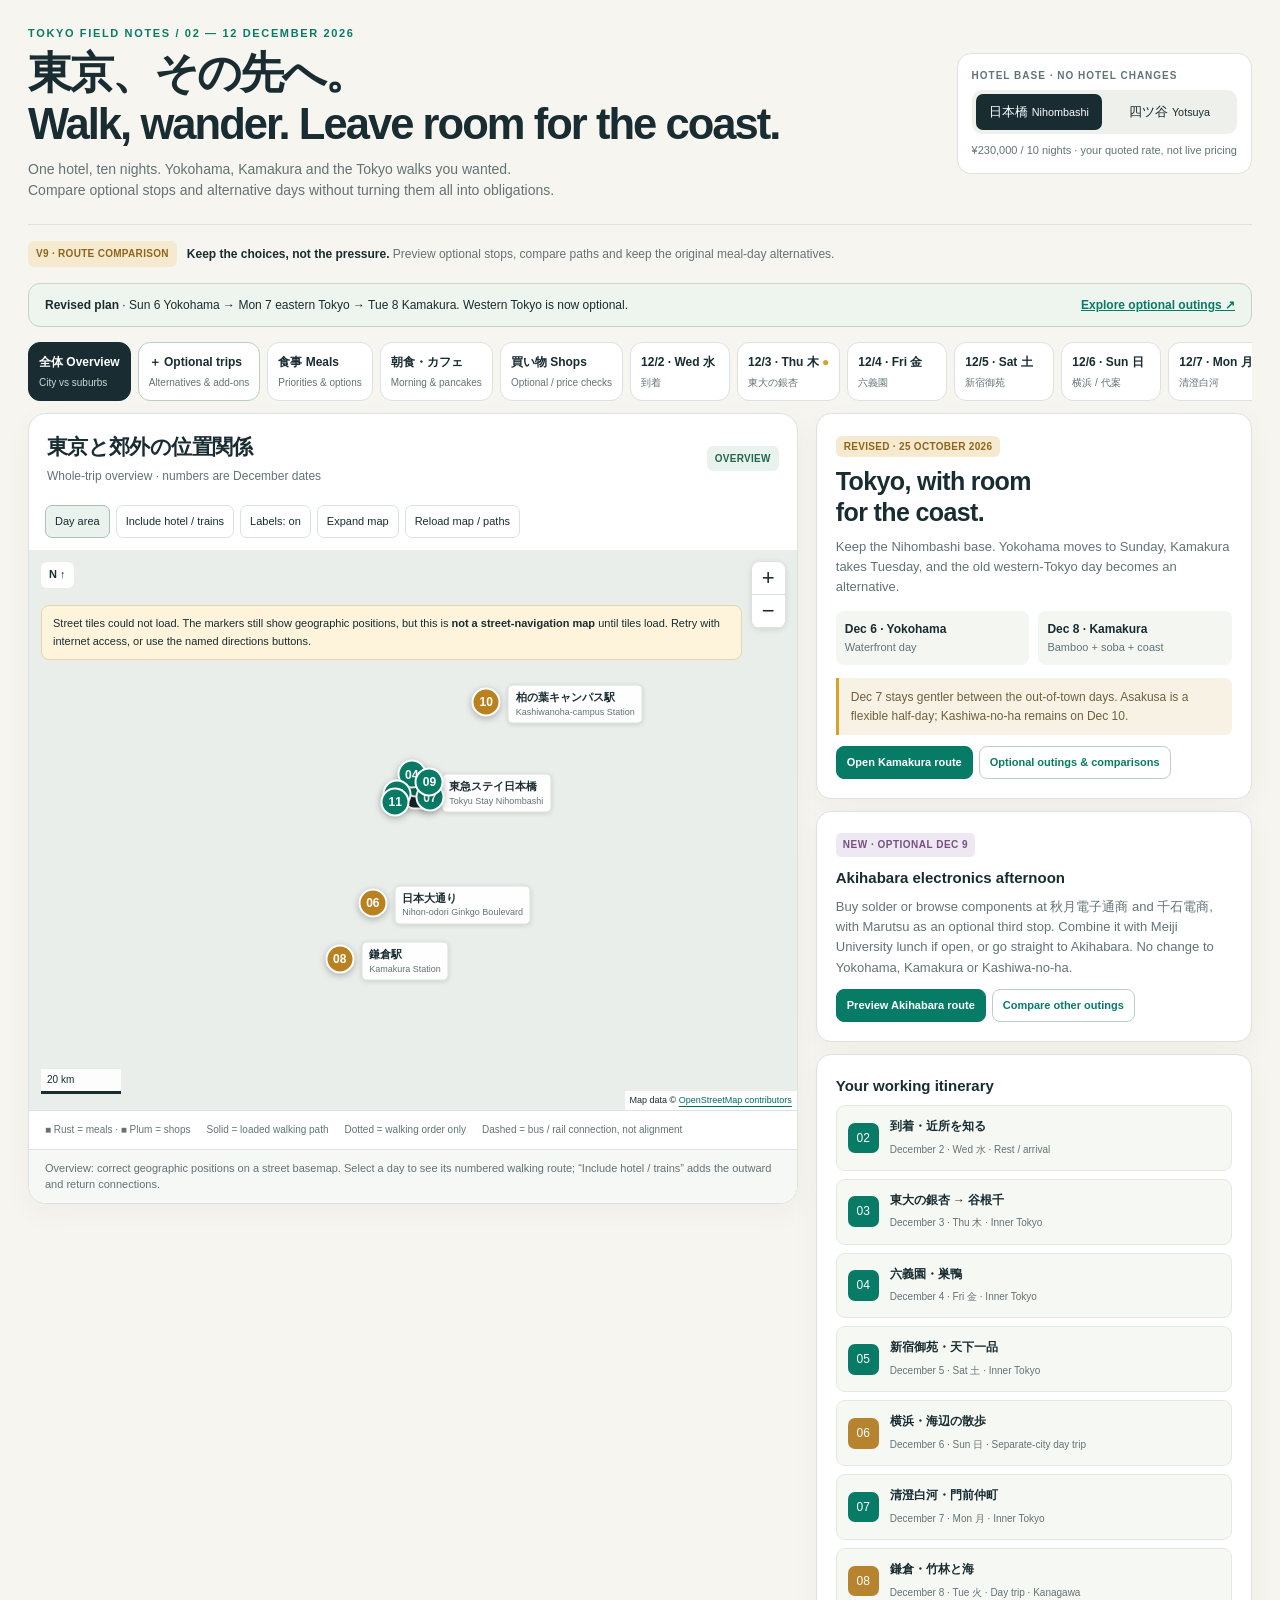
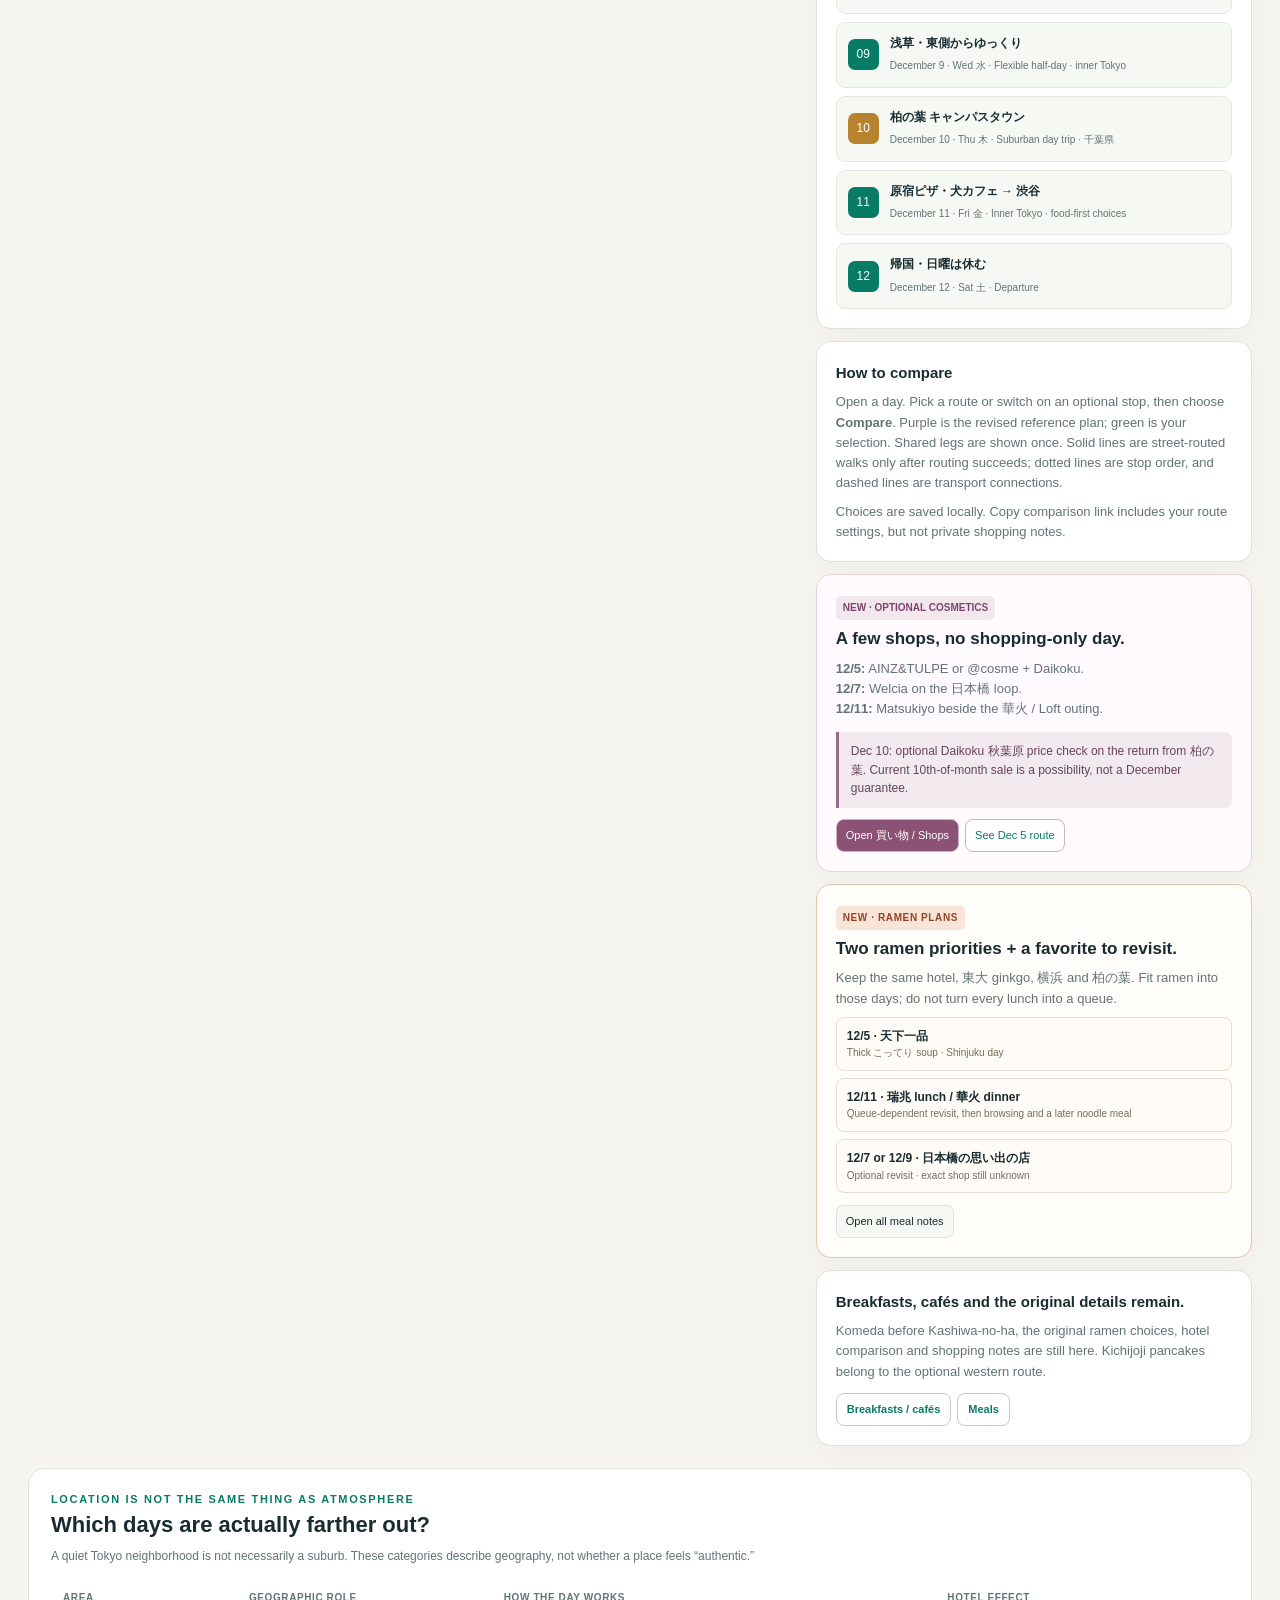
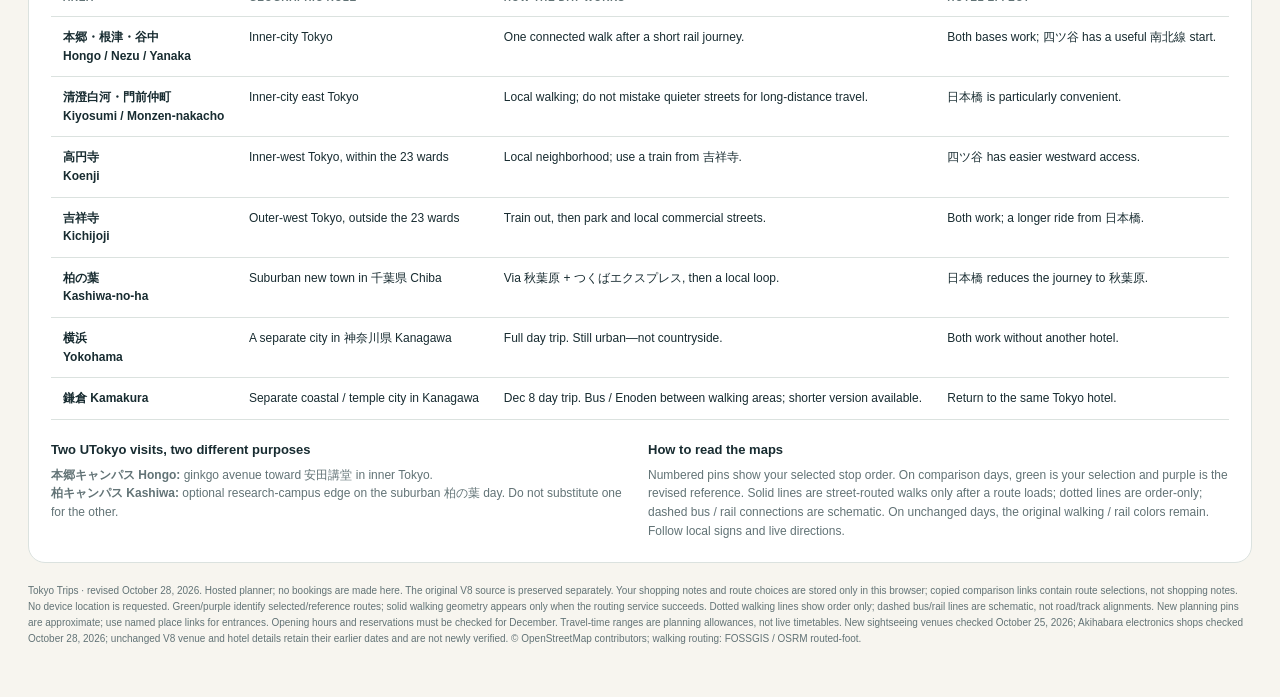
==== commit cd5f2900: "Publish Akihabara route on Tokyo Trips and refresh page asset cache" ====
--- a/index.html
+++ b/index.html
@@ -4,9 +4,9 @@
 <meta charset="utf-8"><meta name="viewport" content="width=device-width,initial-scale=1">
 <meta name="referrer" content="strict-origin-when-cross-origin"><meta name="color-scheme" content="light">
 <title>Tokyo Trips · December 2026 · routes & alternatives</title>
-<meta name="description" content="A personal Tokyo trip planner with Yokohama, Kamakura, optional outings and interactive route comparisons.">
+<meta name="description" content="A personal Tokyo trip planner with Yokohama, Kamakura, Akihabara electronics, optional outings and interactive route comparisons.">
 <style>body{margin:0;background:#f7f5ef;color:#182c31;font:16px/1.6 system-ui,sans-serif}.loading{max-width:600px;margin:15vh auto;padding:28px}.loading h1{font-size:32px;letter-spacing:-.04em}.loading a{color:#087b67}</style>
-<link rel="stylesheet" href="trip-update.css?v=20261025">
+<link rel="stylesheet" href="trip-update.css?v=20261028">
 </head>
 <body>
 <main class="loading" role="status"><small>TOKYO FIELD NOTES · 2–12 DECEMBER 2026</small><h1>Loading your trip…</h1><p>One hotel. A few new directions.</p><noscript><p>This interactive planner needs JavaScript. <a href="planner-v8.html">Open the preserved planner</a>.</p></noscript></main>
@@ -14,7 +14,7 @@
 (async function boot(){
   try {
     const read=async name=>{const r=await fetch(name);if(!r.ok)throw new Error('Could not load '+name);return r.text();};
-    const [html,update]=await Promise.all([read('planner-v8.html'),read('trip-update.js?v=20261025')]);
+    const [html,update]=await Promise.all([read('planner-v8.html'),read('trip-update.js?v=20261028')]);
     const doc=new DOMParser().parseFromString(html,'text/html');
     const scripts=[...doc.querySelectorAll('script:not([type="application/json"])')];
     const engine=scripts.map(s=>s.textContent.replace('render();setTimeout(', 'setTimeout('));
